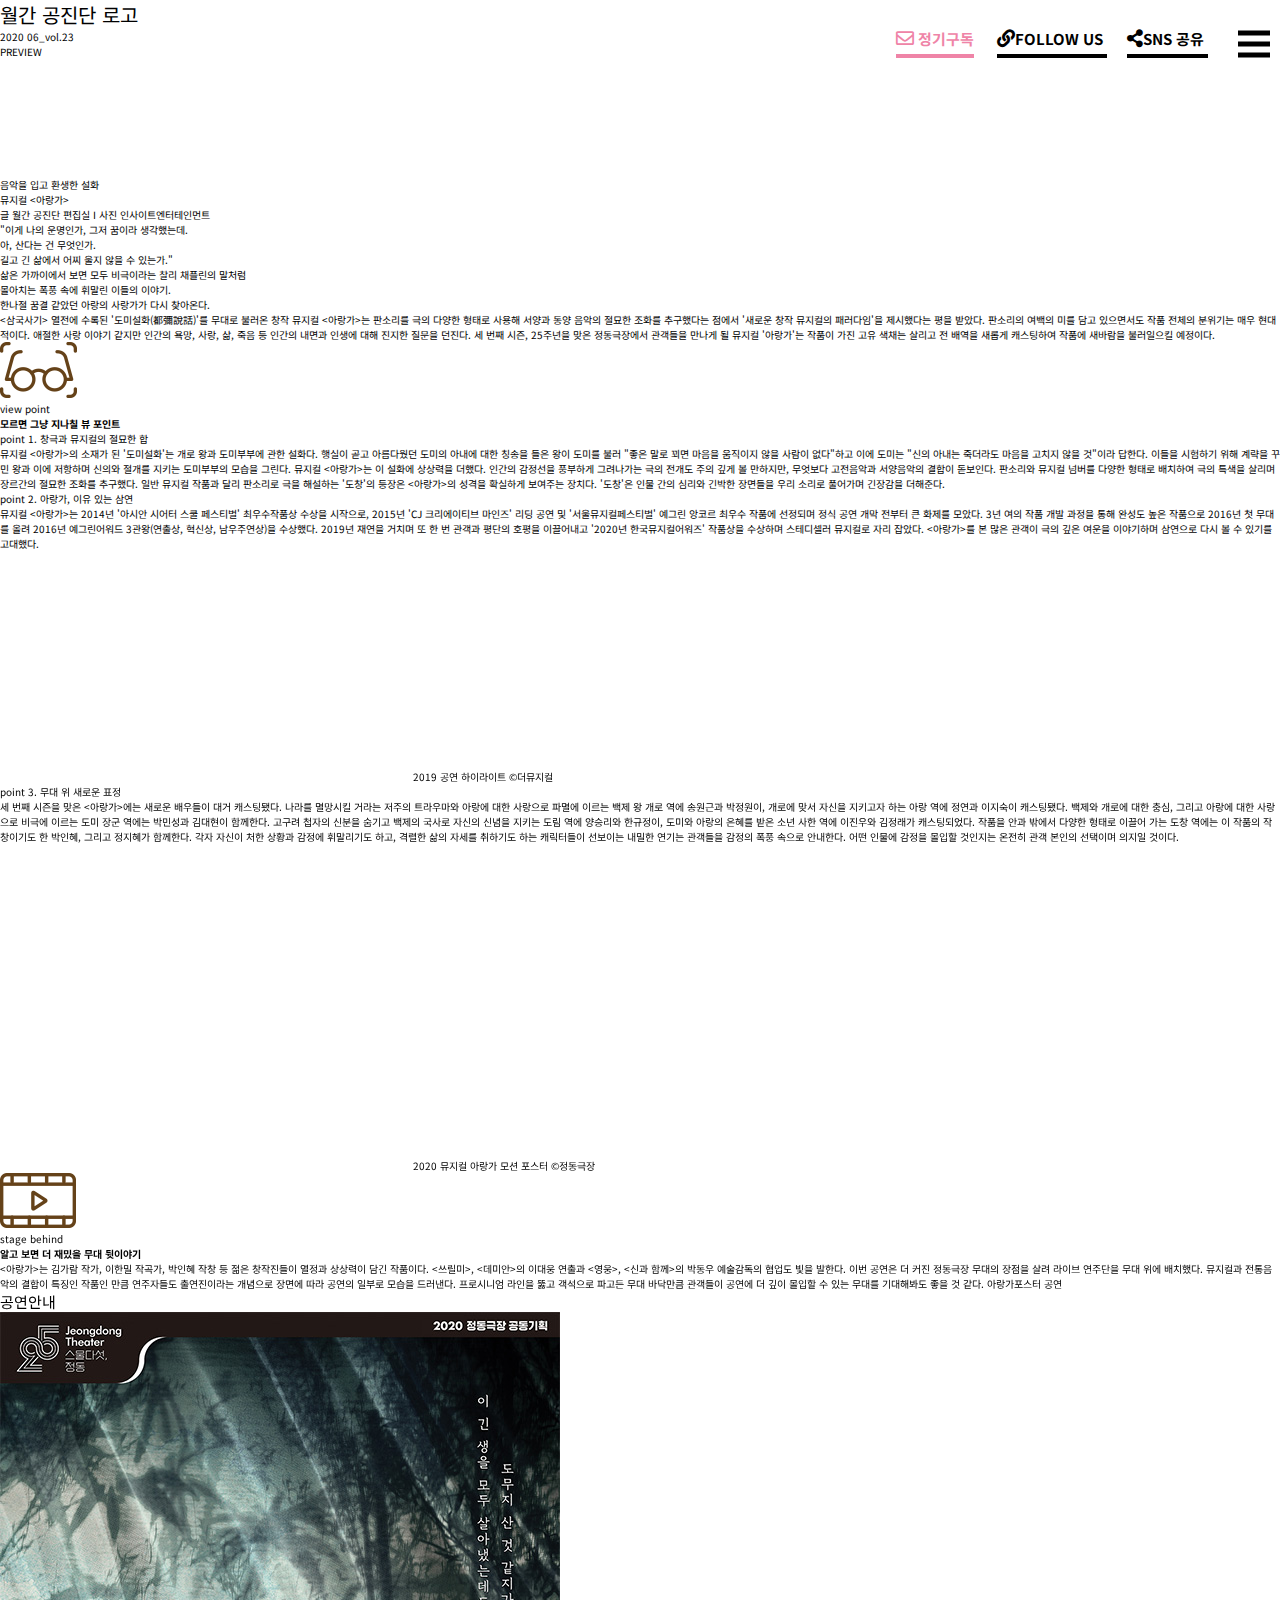
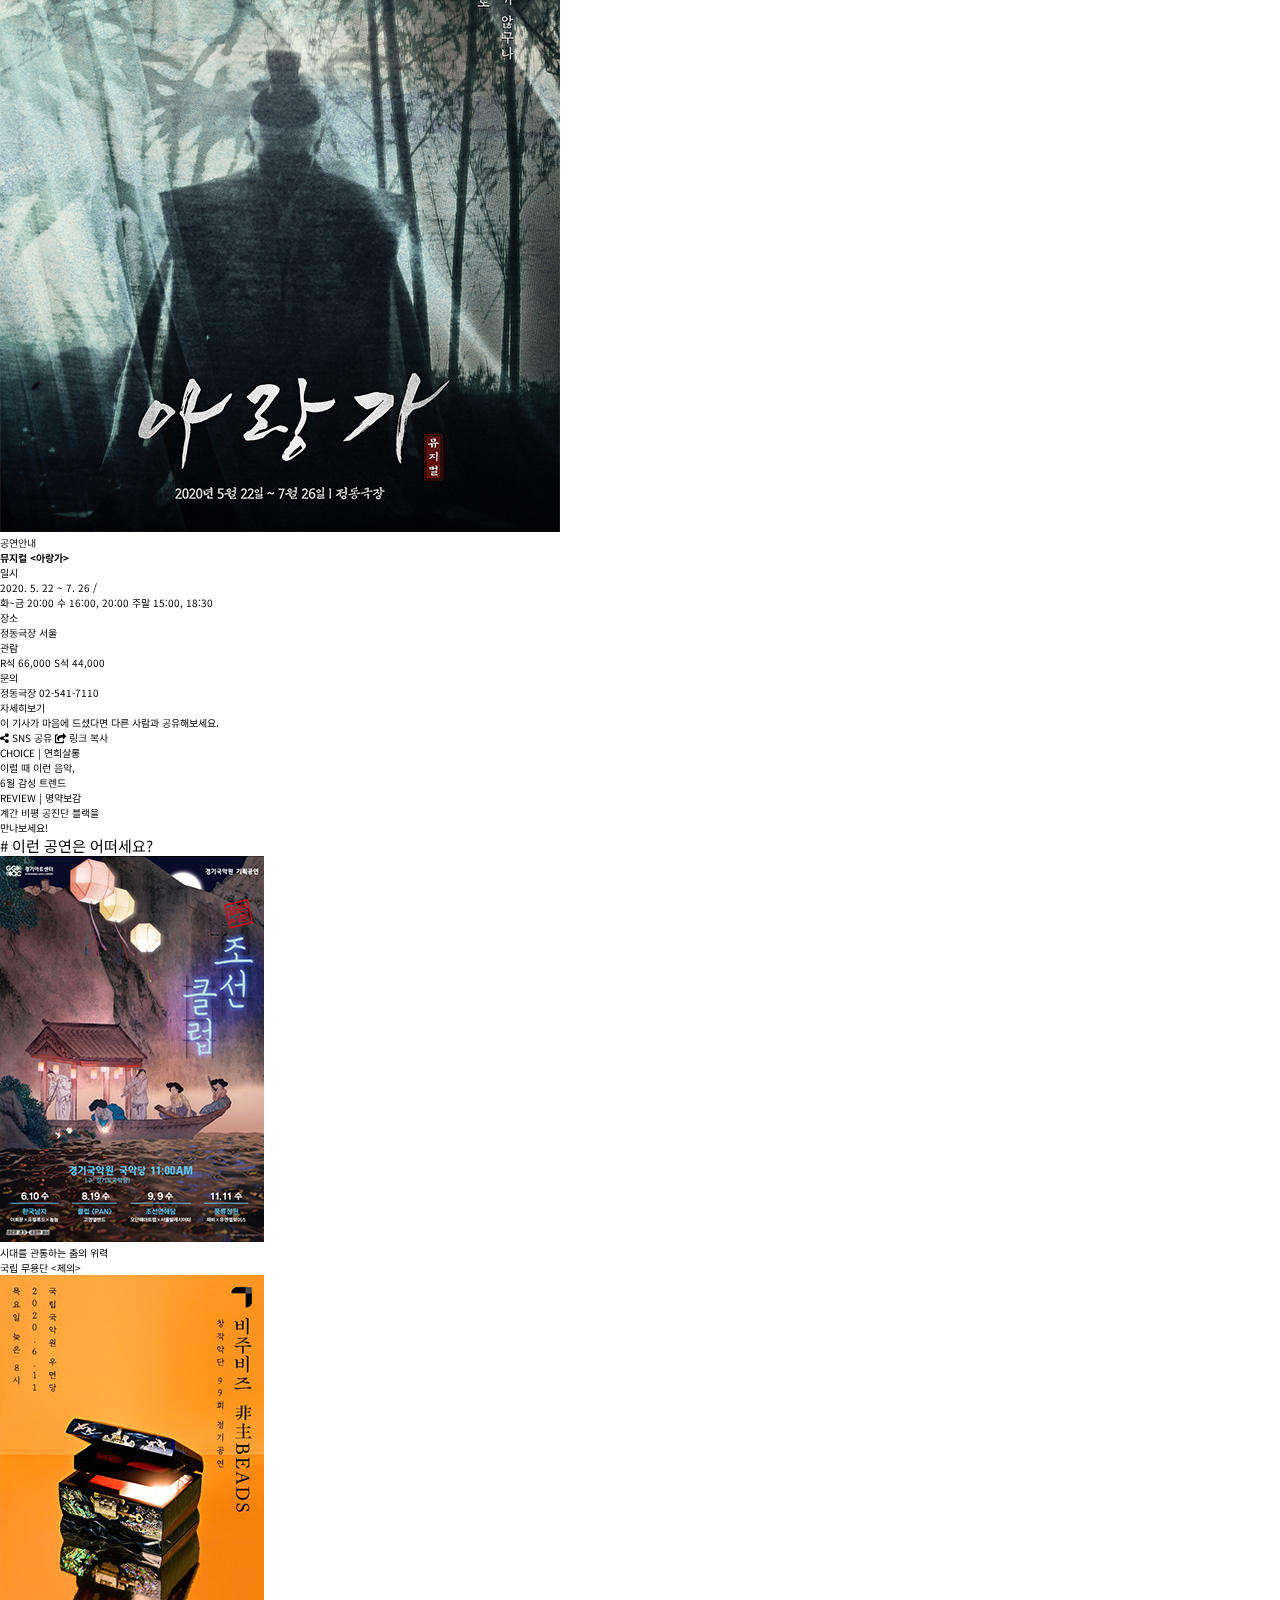
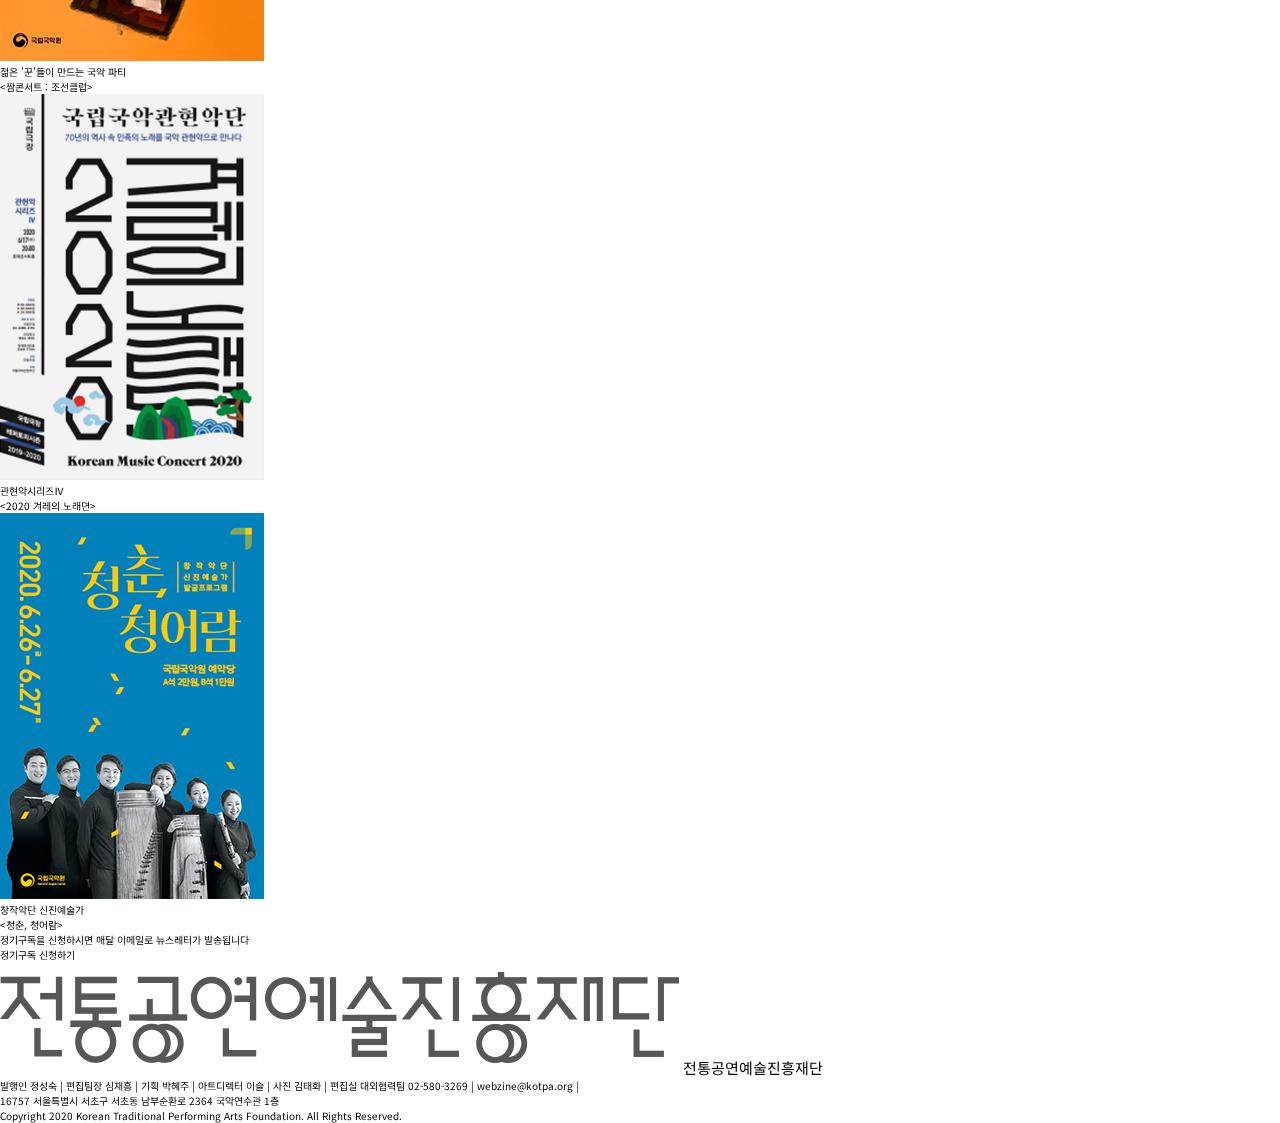
==== preview.html @ af0aafd7 "feat: preview site html markup" ====
<!DOCTYPE html>
<html lang="ko">

<head>
  <meta charset="UTF-8">
  <meta name="viewport" content="width=device-width, initial-scale=1.0">
  <meta http-equiv="X-UA-Compatible" content="IE=edge">
  <title>전통공연예술진흥재단[월간공작소]</title>
  <link rel="stylesheet" href="./src/css/reset.css">
  <link rel="stylesheet" href="https://cdnjs.cloudflare.com/ajax/libs/font-awesome/5.8.2/css/all.min.css" />
  <link rel="stylesheet" href="./src/css/header.css">
  <link rel="stylesheet" href="./src/css/preview.css">
  <link
    href="https://fonts.googleapis.com/css2?family=Noto+Sans+KR:wght@100;300;400;500;700;900&display=swap&family=Nanum+Myeongjo"
    rel="stylesheet">
  <script src="./src/js/jquery-3.3.1.min.js"></script>
  <script src="./src/js/jquery-ui.min.js"></script>
  <script src="./src/js/preview.js"></script>
</head>

<body>
  <div class="frame"></div>
  <div class="wrap">
    <div class="scroll">
      <section class="header-area">
        <div class="title">
          <h1 class="logo"><span class="a11y-hidden">월간 공진단 로고</span></h1>
          <span>2020 06_<em>vol.23</em></span>
        </div>
        <header>
          <div class="group">
            <a href="javascript:;" role="button" class="subscribe active"><i class="far fa-envelope"></i> 정기구독</a>
            <a href="#" class="btn-follow" role="button"><i class="mobile fas fa-link"></i>FOLLOW US
              <div class="follow-list">
                <ul>
                  <li><img src="./src/img/header/top_icon01_off.png" alt=""></li>
                  <li><img src="./src/img/header/top_icon02_off.png" alt=""></li>
                  <li><img src="./src/img/header/top_icon03_off.png" alt=""></li>
                  <li><img src="./src/img/header/top_icon04_off.png" alt=""></li>
                  <li><img src="./src/img/header/top_icon05_off.png" alt=""></li>
                  <li><img src="./src/img/header/top_icon06_off.png" alt=""></li>
                </ul>
              </div>
            </a>
            <a href="javascript:;" role="button" class="btn-sns"><i class="mobile fas fa-share-alt"></i>SNS 공유
              <div class="sns-list">
                <ul>
                  <li><img src="./src/img/header/top_icon07_off.png" alt=""></li>
                  <li><img src="./src/img/header/top_icon02_off.png" alt=""></li>
                  <li><img src="./src/img/header/top_icon03_off.png" alt=""></li>
                  <li><img src="./src/img/header/top_icon06_off.png" alt=""></li>
                </ul>
              </div>
            </a>

            <a class="btn-menu" role="button" aria-modal="true">
              <span></span>
              <span></span>
              <span></span>
            </a>

            <div class="dark-bg"></div>

            <nav>
              <div class="searchBar-area">
                <i class="fas fa-search"></i>
                <input class="searchBar" type="search" placeholder="검색할 단어를 입력해주세요">
              </div>

              <ul class="gnb">
                <li>
                  <p class="type">PREVIEW</p>
                  <p class="keyword">추천명약</p>
                  <p class="title">음악을 입고 환생한 설화<br>뮤지컬 <아랑가>
                  </p>
                </li>
                <li>
                  <p class="type">REVIEW</p>
                  <p class="keyword">명약보감</p>
                  <p class="title">
                    <스웨그에이지:외쳐, 조선!>이<br>기립박수를 받은 까닭은
                  </p>
                </li>
                <li>
                  <p class="type">PEOPLE</p>
                  <p class="keyword">그들의 이력서</p>
                  <p class="title">이중관점, 동일감각<br>안상욱 a.k.a 경이</p>
                </li>
                <li>
                  <p class="type">STORY</p>
                  <p class="keyword">풍류재담</p>
                  <p class="title">역사에 공백은 없다!<br>교훈운 찾는 자의 것일 뿐</p>
                </li>
                <li>
                  <p class="type">CHOICE</p>
                  <p class="keyword">연희살롱</p>
                  <p class="title">이럴 때 이런 음악,<br>6월 감성 트렌드</p>
                </li>
              </ul>

              <ul class="mnb">
                <li>
                  <span class="title">공진단 소식</span>
                  <span class="sub-title">전통공연예술계 다양한 소식</span>
                </li>
                <li>
                  <span class="title">공진단 달력</span>
                  <span class="sub-title">이 달의 공연 모아보기</span>
                </li>
                <li>
                  <span class="title">이벤트</span>
                  <span class="sub-title">공진단이 드리는 특별한 선물</span>
                </li>
              </ul>

              <ul class="bnb">
                <li>정기구독</li>
                <li>과월호 보기</li>
                <li>공연등록</li>
              </ul>

              <button class="btn-close-menu">
                <span></span>
                <span></span>
              </button>
            </nav>
          </div>
        </header>
      </section>

      <main>
        <section class="title-area">
          <p class="point-title">PREVIEW</p>
          <img src="./src/img/preivew/sub_tit07.png" alt="">
          <p class="title">음악을 입고 환생한 설화<br>뮤지컬 <아랑가>
          </p>
          <p class="info">글 월간 공진단 편집실 Ι 사진 인사이트엔터테인먼트</p>
        </section>

        <section class="text-area">
          <article class="ment">
            <p>"이게 나의 운명인가, 그저 꿈이라 생각했는데.</p>
            <p>아, 산다는 건 무엇인가.</p>
            <p>길고 긴 삶에서 어찌 울지 않을 수 있는가."</p>
            <p>삶은 가까이에서 보면 모두 비극이라는 찰리 채플린의 말처럼</p>
            <p>몰아치는 폭풍 속에 휘말린 이들의 이야기.</p>
            <p>한나절 꿈결 같았던 아랑의 사랑가가 다시 찾아온다.
            </p>
          </article>
          <div class="inner">
            <article class="intro">
              <p>
                <삼국사기> 열전에 수록된 '도미설화(都彌說話)'를 무대로 불러온 창작 뮤지컬 <아랑가>는 판소리를 극의 다양한 형태로 사용해 서양과 동양 음악의 절묘한 조화를 추구했다는 점에서 '새로운
                    창작 뮤지컬의 패러다임'을 제시했다는 평을 받았다. 판소리의 여백의 미를 담고 있으면서도 작품 전체의 분위기는 매우 현대적이다. 애절한 사랑 이야기 같지만 인간의 욕망, 사랑,
                    삶,
                    죽음 등 인간의 내면과 인생에 대해 진지한 질문을 던진다. 세 번째 시즌, 25주년을 맞은 정동극장에서 관객들을 만나게 될 뮤지컬 '아랑가'는 작품이 가진 고유 색채는 살리고 전
                    배역을 새롭게 캐스팅하여 작품에 새바람을 불러일으킬 예정이다.
              </p>
            </article>

            <section class="view-point">
              <img src="./src/img/preivew/ico1.png" alt="">
              <p class="section-title">view point</p>
              <strong>모르면 그냥 지나칠 뷰 포인트</strong>
              <dl>
                <dt class="view-point-title">point 1. 창극과 뮤지컬의 절묘한 합</dt>
                <dd>
                <dd class="view-point-text">
                  뮤지컬 <아랑가>의 소재가 된 '도미설화'는 개로 왕과 도미부부에 관한 설화다. 행실이 곧고 아름다웠던 도미의 아내에 대한 칭송을 들은
                    왕이
                    도미를 불러 "좋은 말로 꾀면 마음을 움직이지 않을 사람이 없다"하고 이에 도미는 "신의 아내는 죽더라도 마음을 고치지 않을 것"이라 답한다. 이들을 시험하기 위해 계략을 꾸민
                    왕과
                    이에
                    저항하며 신의와 절개를 지키는 도미부부의 모습을 그린다. 뮤지컬 <아랑가>는 이 설화에 상상력을 더했다. 인간의 감정선을 풍부하게 그려나가는 극의 전개도 주의 깊게 볼 만하지만,
                      무엇보다
                      고전음악과 서양음악의 결합이 돋보인다. 판소리와 뮤지컬 넘버를 다양한 형태로 배치하여 극의 특색을 살리며 장르간의 절묘한 조화를 추구했다. 일반 뮤지컬 작품과 달리 판소리로
                      극을
                      해설하는 '도창'의 등장은 <아랑가>의 성격을 확실하게 보여주는 장치다. '도창'은 인물 간의 심리와 긴박한 장면들을 우리 소리로 풀어가며 긴장감을 더해준다.
                </dd>
                <dd class="view-point-img">
                  <div class="img-wrap">
                    <ul>
                      <li class="image01"></li>
                      <li class="image02"></li>
                      <li class="image03"></li>
                    </ul>
                    </div.>
                </dd>
                </dd>
              </dl>
              <dl class="cross">
                <dt class="view-point-title">
                  point 2. 아랑가, 이유 있는 삼연
                </dt>
                <dd>
                <dd class="view-point-text">
                  뮤지컬 <아랑가>는 2014년 '아시안 시어터 스쿨 페스티벌' 최우수작품상 수상을 시작으로, 2015년 'CJ 크리에이티브 마인즈' 리딩
                    공연
                    및 '서울뮤지컬페스티벌' 예그린 앙코르 최우수 작품에 선정되며 정식 공연 개막 전부터 큰 화제를 모았다. 3년 여의 작품 개발 과정을 통해 완성도 높은 작품으로 2016년 첫
                    무대를
                    올려
                    2016년 예그린어워드 3관왕(연출상, 혁신상, 남우주연상)을 수상했다. 2019년 재연을 거치며 또 한 번 관객과 평단의 호평을 이끌어내고 '2020년 한국뮤지컬어워즈' 작품상을
                    수상하며 스테디셀러 뮤지컬로 자리 잡았다. <아랑가>를 본 많은 관객이 극의 깊은 여운을 이야기하며 삼연으로 다시 볼 수 있기를 고대했다.
                </dd>
                <dd class="view-point-video">
                  <iframe width="410" height="230" src="https://www.youtube.com/embed/5SD9_gNKvEo" frameborder="0"
                    allow="accelerometer; autoplay; encrypted-media; gyroscope; picture-in-picture"
                    allowfullscreen></iframe>

                  <span>2019 공연 하이라이트
                    ©더뮤지컬</span>
                  </ul>
                </dd>
                </dd>
              </dl>
              <dl>
                <dt class="view-point-title">point 3. 무대 위 새로운 표정</dt>
                <dd>
                <dd class="view-point-text">
                  세 번째 시즌을 맞은 <아랑가>에는 새로운 배우들이 대거 캐스팅됐다. 나라를 멸망시킬 거라는 저주의 트라우마와 아랑에 대한 사랑으로
                    파멸에
                    이르는 백제 왕 개로 역에 송원근과 박정원이, 개로에 맞서 자신을 지키고자 하는 아랑 역에 정연과 이지숙이 캐스팅됐다. 백제와 개로에 대한 충심, 그리고 아랑에 대한 사랑으로
                    비극에
                    이르는 도미 장군 역에는 박민성과 김대현이 함께한다. 고구려 첩자의 신분을 숨기고 백제의 국사로 자신의 신념을 지키는 도림 역에 양승리와 한규정이, 도미와 아랑의 은혜를 받은 소년
                    사한
                    역에 이진우와 김정래가 캐스팅되었다. 작품을 안과 밖에서 다양한 형태로 이끌어 가는 도창 역에는 이 작품의 작창이기도 한 박인혜, 그리고 정지혜가 함께한다. 각자 자신이 처한
                    상황과
                    감정에 휘말리기도 하고, 격렬한 삶의 자세를 취하기도 하는 캐릭터들이 선보이는 내밀한 연기는 관객들을 감정의 폭풍 속으로 안내한다. 어떤 인물에 감정을 몰입할 것인지는 온전히 관객
                    본인의
                    선택이며 의지일 것이다.
                </dd>
                <dd class="view-point-video">
                  <iframe width="410" height="326" src="https://www.youtube.com/embed/wLM5usk3z1I" frameborder="0"
                    allow="accelerometer; autoplay; encrypted-media; gyroscope; picture-in-picture"
                    allowfullscreen></iframe>
                  </iframe>
                  <span>2020 뮤지컬 아랑가 모션 포스터 ©정동극장</span>
                  </ul>
                </dd>
                </d>
              </dl>
            </section>

            <section class="stage-behind">
              <img src="./src/img/preivew/ico2.png" alt="">
              <p class="section-title">stage behind</p>
              <strong>알고 보면 더 재밌을 무대 뒷이야기</strong>
              <p>
                <아랑가>는 김가람 작가, 이한밀 작곡가, 박인혜 작창 등 젊은 창작진들이 열정과 상상력이 담긴 작품이다. <쓰릴미>, <데미안>의 이대웅 연출과 <영웅>, <신과 함께>의 박동우
                          예술감독의
                          협업도 빛을 발한다. 이번 공연은 더 커진 정동극장 무대의 장점을 살려 라이브 연주단을 무대 위에 배치했다. 뮤지컬과 전통음악의 결합이 특징인 작품인 만큼 연주자들도
                          출연진이라는 개념으로 장면에 따라 공연의 일부로 모습을 드러낸다. 프로시니엄 라인을 뚫고 객석으로 파고든 무대 바닥만큼 관객들이 공연에 더 깊이 몰입할 수 있는 무대를
                          기대해봐도 좋을 것 같다.
                          아랑가포스터
                          공연
              </p>
            </section>

            <section class="content-detail">
              <h2 class="a11y-hidden">공연안내</h2>
              <div class="left">
                <img src="./src/img/preivew/img_show.jpg" alt="">
              </div>
              <div class="right">
                <p>공연안내</p>
                <strong>뮤지컬 <아랑가></strong>
                <dl>
                  <dt>일시</dt>
                  <dd>2020. 5. 22 ~ 7. 26 /</dd>
                  <dd>화~금 20:00 수 16:00, 20:00 주말 15:00, 18:30</dd>

                  <dt>장소</dt>
                  <dd>정동극장 서울</dd>

                  <dt>관람</dt>
                  <dd>R석 66,000 S석 44,000</dd>

                  <dt>문의</dt>
                  <dd>정동극장 02-541-7110</dd>
                </dl>
                <a href="#" class="btn-show-more">자세히보기</a>
              </div>
            </section>
          </div>

        </section>
      </main>

      <div class="share">
        <div class="inner">
          <div class="share-container">
            <p>이 기사가 마음에 드셨다면 다른 사람과 공유해보세요.</p>
            <div class="share-btn">
              <a href="#">
                <i class="fas fa-share-alt"></i>
                SNS 공유
              </a>
              <a href="#">
                <i class="fas fa-share-square"></i>
                링크 복사
              </a>
            </div>
            </dib>
          </div>
        </div>
      </div>

      <section class="banner">
        <div class="inner">
          <div class="banner-container">
            <a href="#">
              <p class="point-title">CHOICE | 연희살롱</p>
              <p class="content-title">이럴 때 이런 음악,<br>6월 감성 트렌드</p>
              <div class="btn-more"></div>
            </a>
          </div>
          <div class="banner-container">
            <a href="#">
              <p class="point-title">REVIEW | 명약보감</p>
              <p class="content-title">계간 비평 공진단 블랙을<br>만나보세요!</p>
              <div class="btn-more"></div>
            </a>
          </div>
        </div>
      </section>

      <section class="other-show">
        <div class="inner">
          <h2># 이런 공연은 어떠세요?</h2>
          <ul>
            <li>
              <a href="#">
                <img src="./src/img/calendar/calendar03_on.jpg" alt="">
                <p class="sub-title">시대를 관통하는 춤의 위력</p>
                <p class="title">국립 무용단 <제의>
                </p>
              </a>
            </li>
            <li>
              <a href="#">
                <img src="./src/img/calendar/calendar04_on.jpg" alt="">
                <p class="sub-title">젊은 '꾼'들이 만드는 국악 파티</p>
                <p class="title">
                  <짬콘서트 : 조선클럽>
                </p>
              </a>
            </li>
            <li>
              <a href="#">
                <img src="./src/img/calendar/calendar05_on.jpg" alt="">
                <p class="sub-title">관현악시리즈Ⅳ</p>
                <p class="title">
                  <2020 겨레의 노래뎐></2020>
                </p>
              </a>
            </li>
            <li>
              <a href="#">
                <img src="./src/img/calendar/calendar06_on.jpg" alt="">
                <p class="sub-title">창작악단 신진예술가</p>
                <p class="title">
                  <청춘, 청어람>
                </p>
              </a>
            </li>
          </ul>
        </div>
      </section>

      <div class="subscribe-area">
        <div class="inner">
          <p>정기구독을 신청하시면 매달 이메일로 뉴스레터가 발송됩니다</p>
          <a class="btn-subscribe" href="#">정기구독 신청하기
            <div class="btn-more"></div>
          </a>
        </div>
      </div>

      <footer>
        <div class="inner">
          <h2 class="logo">
            <a href="#"><img src="./src/img/footer/10th_logo.png" alt=""></a>
            <span class="a11y-hidden">전통공연예술진흥재단</span>
          </h2>
          <p>발행인 정성숙 | 편집팀장 심재흥 | 기획 박혜주 | 아트디렉터 이슬 | 사진 김태화 | 편집실 대외협력팀 02-580-3269 | webzine@kotpa.org |
          </p>
          <address> 16757 서울특별시 서초구 서초동 남부순환로 2364 국악연수관 1층</address>
          <p class="copyright">
            Copyright 2020 Korean Traditional Performing Arts Foundation. All Rights Reserved.
          </p>
        </div>
      </footer>
    </div>
  </div>
</body>

</html>
---- src/css/header.css ----
@charset "utf-8";

html {
  font-size: 10px;
}

body {
  font-family: 'Noto Sans KR', sans-serif;
}

header {
  position: absolute;
  right: 0;
  top: 0;
  z-index: 10;
  width: 100%;
}

header .group {
  float: right;
  padding: 2em 0;
}

header .group>a {
  position: relative;
  font-size: 1.5rem;
  border-bottom: 4px solid #000;
  padding: 5px 0;
  margin: 1rem;
  font-weight: bold;
  top: -10px;
}

header .group>a:nth-child(4) {
  top: 0;
  padding: 0;
  margin-bottom: 0;
}

header .group>a i {
  font-size: 1.8rem;
}

header .group .active {
  color: #ef84a7;
  border-bottom-color: #ef84a7;
}

header .btn-follow,
header .btn-sns {
  padding-left: 0;
  transition: all 0.5s;
}

header .btn-follow:hover,
header .btn-sns:hover {
  border-bottom-color: transparent;
  color: transparent;
}

header .btn-follow .follow-list,
header .btn-sns .sns-list {
  position: absolute;
  top: 0;
  left: 0;
  width: 90px;
  height: auto;
  background: rgba(255, 255, 255, 0.5);
  display: none;
}

header .btn-sns .sns-list {
  width: 60px;
  background: rgba(255, 255, 255, 0.5);
}

header .btn-follow .follow-list ul,
header .btn-sns .sns-list ul {
  border-top: 4px solid #ef84a7;
  overflow: hidden;
}

header .btn-follow .follow-list ul li,
header .btn-sns .sns-list ul li {
  float: left;
  width: 50%;
  text-align: center;
}

header .group .btn-menu {
  display: inline-block;
  width: 32px;
  height: 25px;
  position: relative;
  border-bottom: none;
  margin-left: 2rem;
  cursor: pointer;
}

header .group .btn-menu span {
  position: absolute;
  top: 55%;
  right: 0;
  transform: translateY(-50%);
  width: 32px;
  height: 5px;
  background: #000;
}

header .group .btn-menu span:first-child {
  top: 10%;
}

header .group .btn-menu span:last-child {
  top: 100%;
}

header .group .btn-menu:hover span {
  background: gray;
}

header .dark-bg {
  position: fixed;
  top: 0;
  left: 0;
  width: 100vw;
  height: 100vh;
  background: rgba(0, 0, 0, 0.5);
  z-index: 20;
  display: none;
  cursor: pointer;
}

/* header - nav */

header nav {
  position: absolute;
  top: 0;
  right: -57%;
  width: 57%;
  height: 100vh;
  background: #67b274;
  overflow-y: scroll;
  box-sizing: border-box;
  padding: 5rem;
  font-size: 1.5rem;
  z-index: 30;
}

header nav .btn-close-menu {
  position: absolute;
  background: none;
  top: 20px;
  right: 30px;
  border: none;
  width: 36px;
  height: 36px;
  cursor: pointer;
}

.searchBar-area {
  position: relative;
  height: 40px;
}

.searchBar-area i {
  position: absolute;
  top: 1rem;
  left: 0;
  color: #fff;
}

header nav .searchBar {
  position: relative;
  border: none;
  width: 90%;
  border-bottom: 2px solid #fff;
  padding: 10px 0 10px 25px;
  background: none;
  color: #fff;
  font-size: 1.5rem;
}

header nav .searchBar:focus {
  outline: none;
  caret-color: #fff;
}

header nav .searchBar::placeholder {
  color: #2b825d;
}

header .gnb {
  border-bottom: 1px solid #fff;
}

header .gnb li {
  margin: 30px 0;
  font-size: 18px;
  color: #2b825d;
  cursor: pointer;
}

header .gnb li .type {
  font-size: 12px;
  letter-spacing: 2px;
}

header .gnb li .title {
  color: #fff;
  font-family: 'Nanum Myeongjo', serif;
  margin-top: 1rem;
  line-height: 2.5rem;
}

header .mnb {
  margin: 30px 0;
}

header .mnb li {
  margin-bottom: 1rem;
  cursor: pointer;
}

header .mnb li .title {
  color: #fff;
  font-size: 1.8rem;
  margin-right: 1rem;
}

header .mnb li .sub-title {
  color: #2b825d;
  font-size: 1.3rem;
}

header .bnb {
  border-top: 1px solid #fff;
  padding-top: 20px;
}

header .bnb li {
  float: left;
  color: #fff;
  margin-right: 3rem;
  border-bottom: 4px solid #fff;
  padding-bottom: 5px;
  cursor: pointer;
  font-size: 1.8rem;
}

header nav .btn-close-menu span {
  position: absolute;
  top: 50%;
  left: 0;
  display: inline-block;
  width: 36px;
  height: 4px;
  background: #fff;
  transform: rotate(45deg);
}

header nav .btn-close-menu span:last-child {
  transform: rotate(135deg);
}
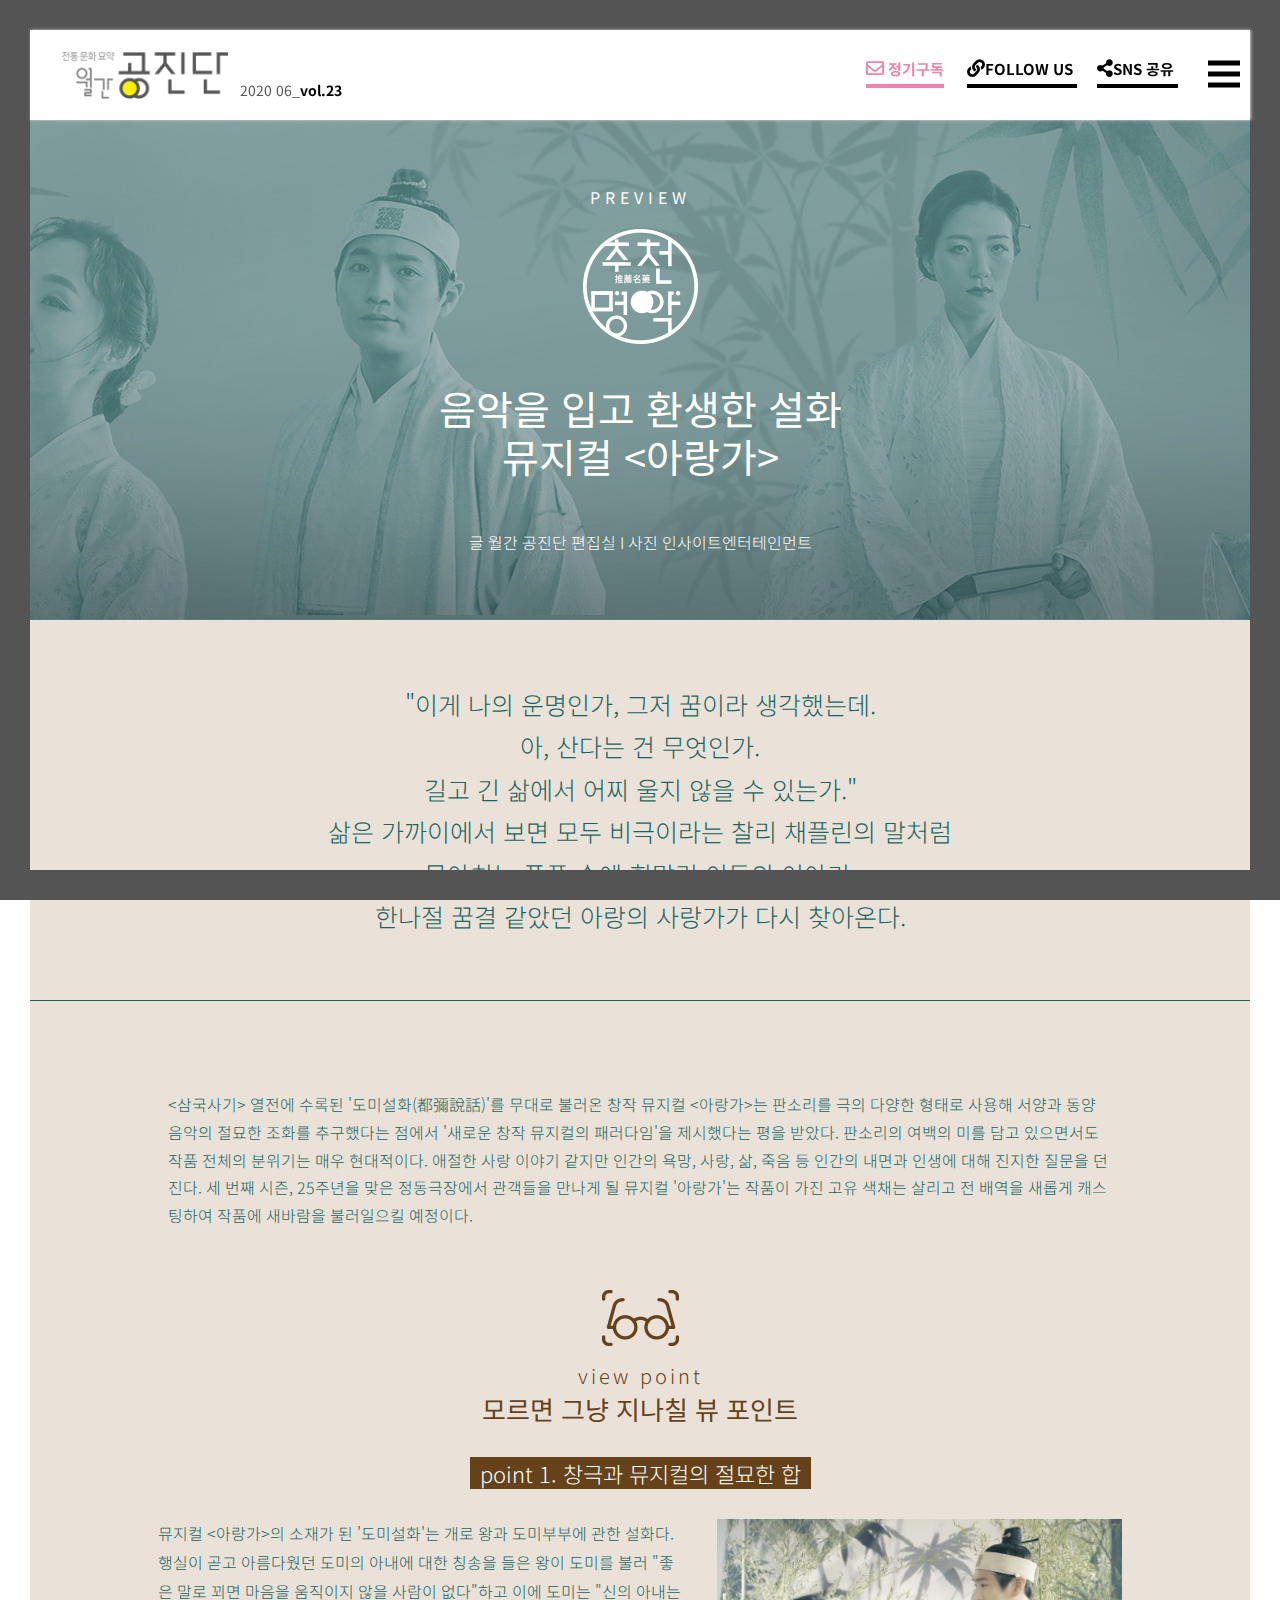
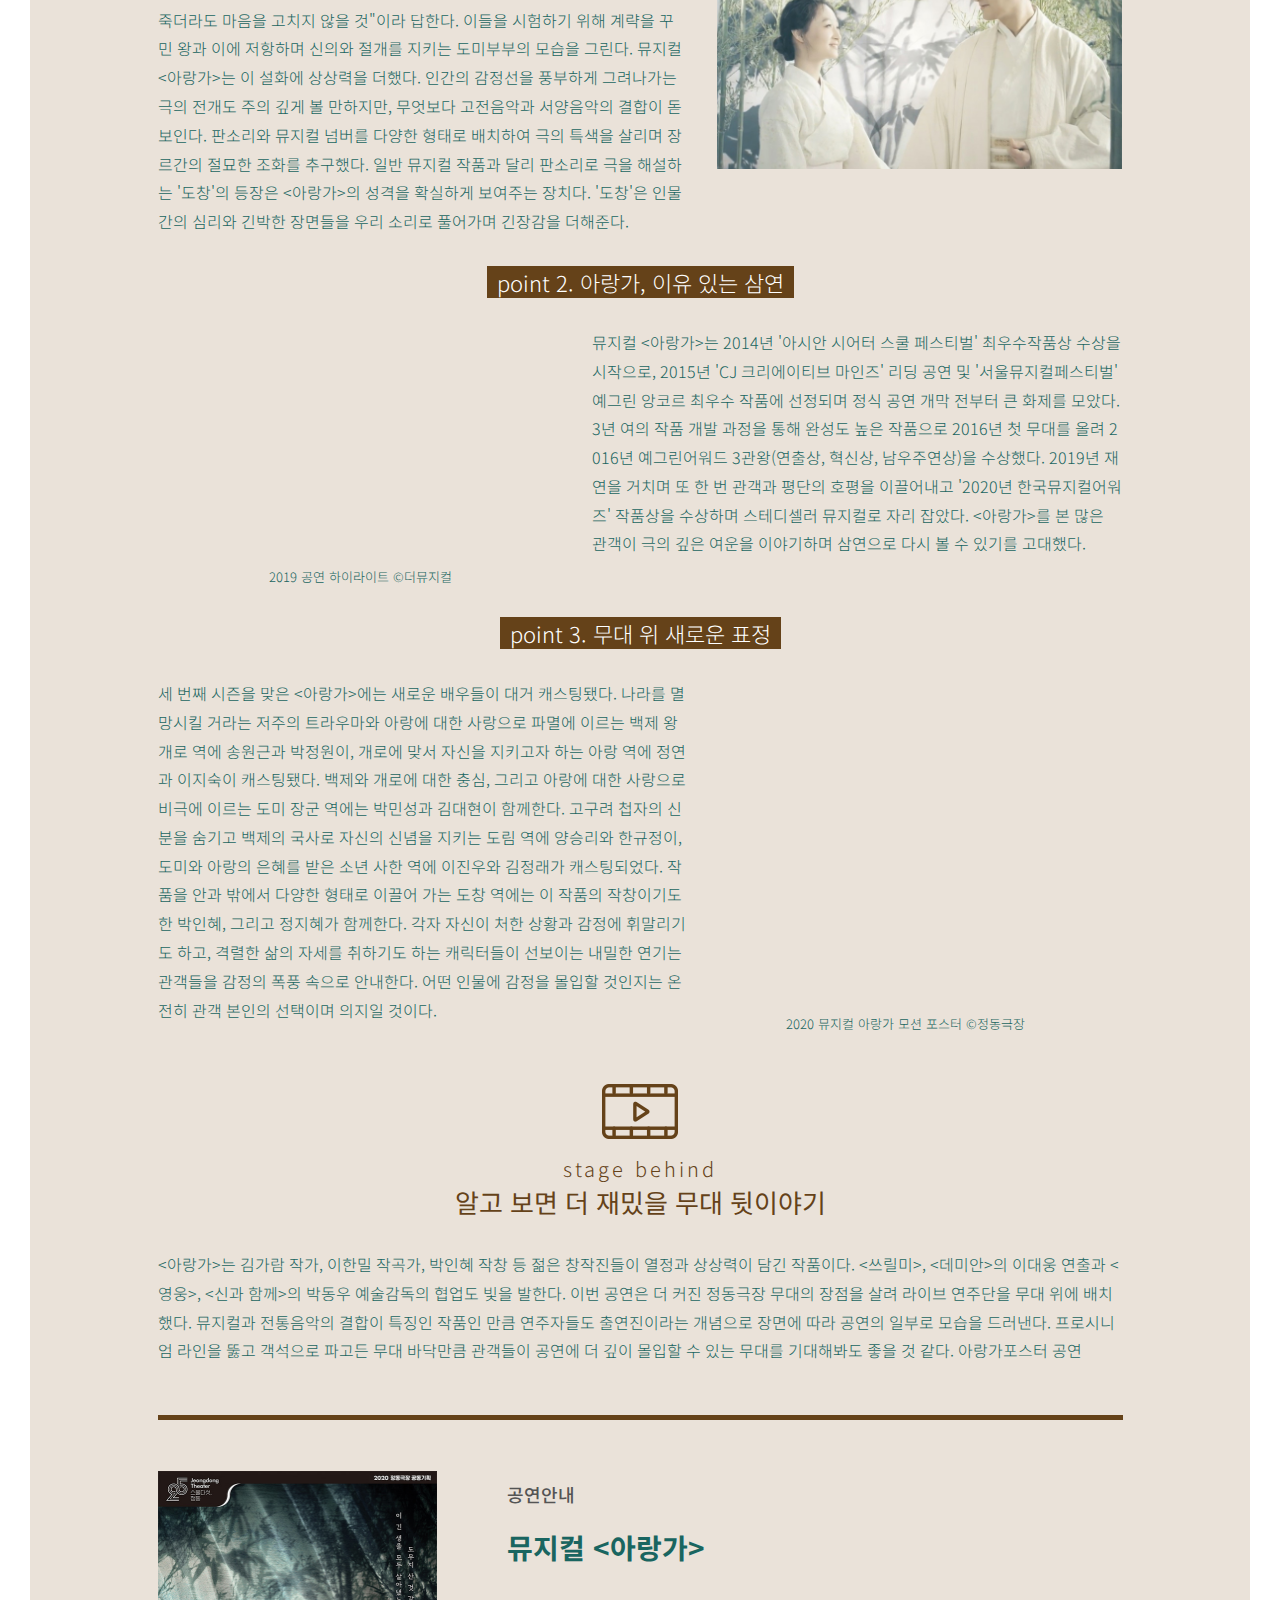
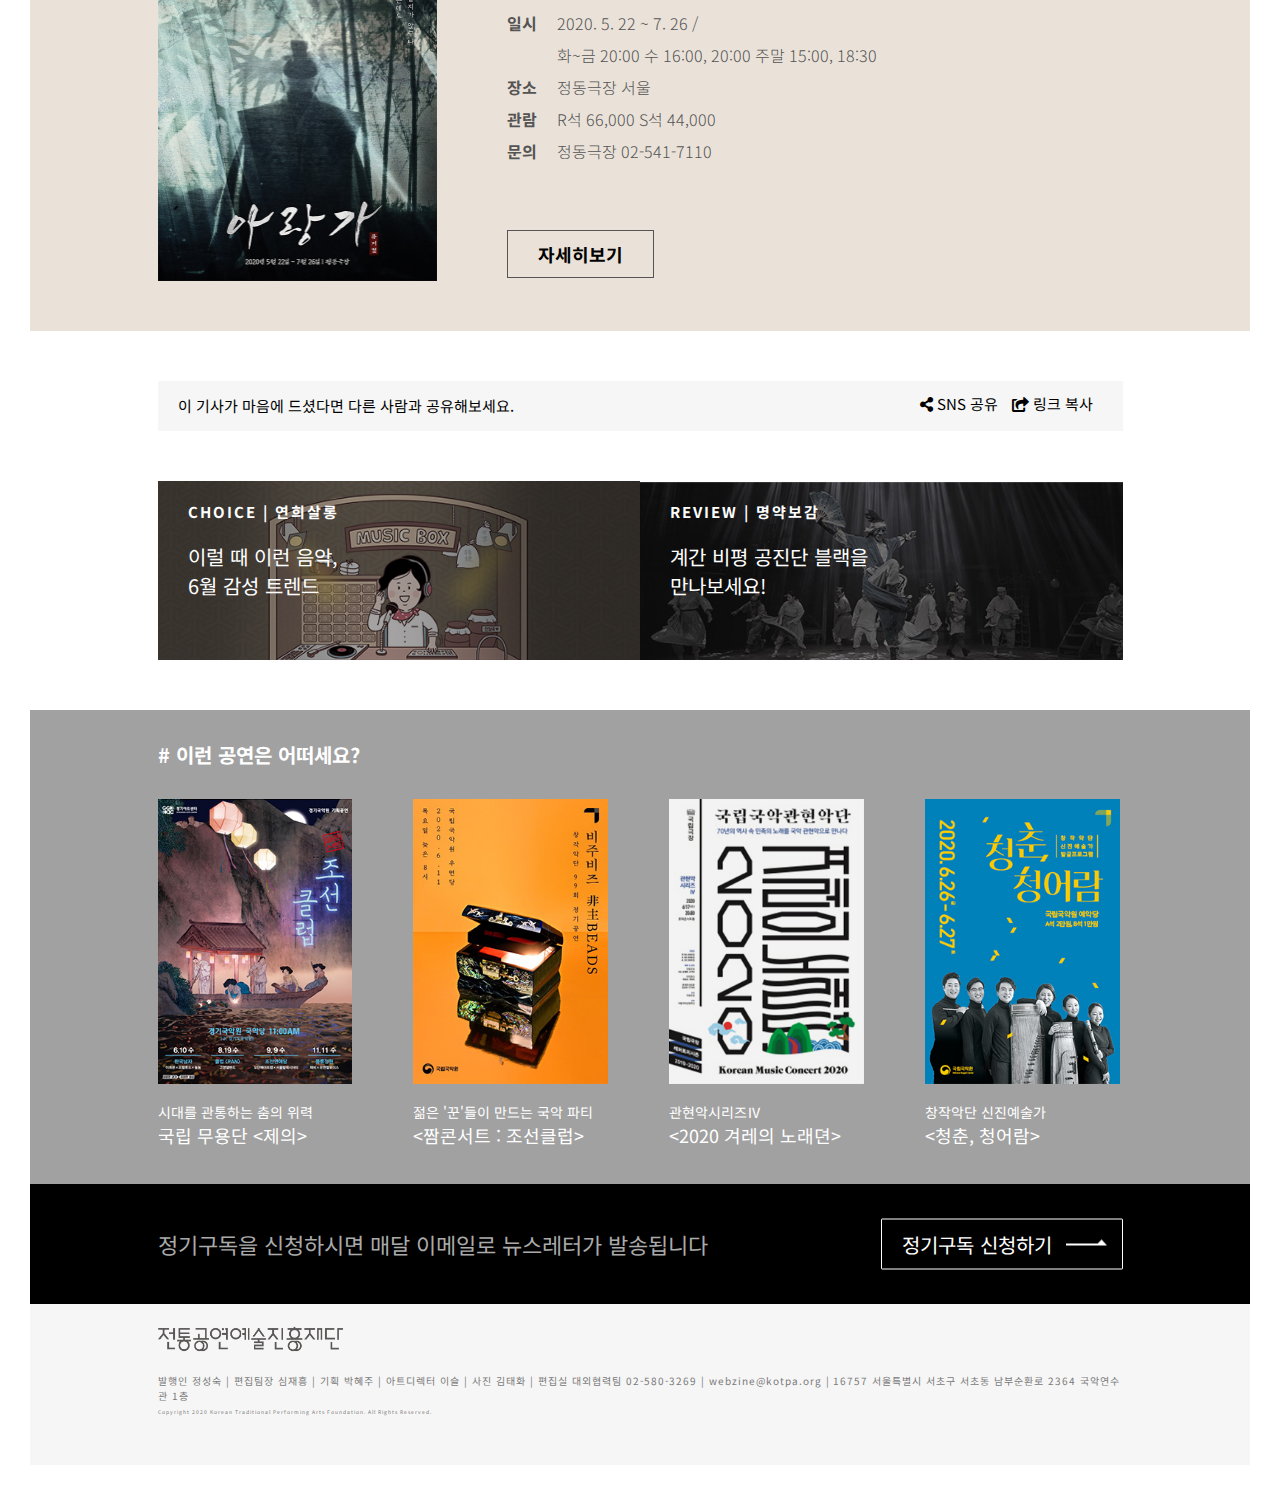
==== commit 8b59bec4: "refactor: 공통 code refactor" ====
--- a/preview.html
+++ b/preview.html
@@ -8,13 +8,14 @@
   <title>전통공연예술진흥재단[월간공작소]</title>
   <link rel="stylesheet" href="./src/css/reset.css">
   <link rel="stylesheet" href="https://cdnjs.cloudflare.com/ajax/libs/font-awesome/5.8.2/css/all.min.css" />
+  <link rel="stylesheet" href="./src/css/preview.css">
   <link rel="stylesheet" href="./src/css/header.css">
-  <link rel="stylesheet" href="./src/css/preview.css">
   <link
     href="https://fonts.googleapis.com/css2?family=Noto+Sans+KR:wght@100;300;400;500;700;900&display=swap&family=Nanum+Myeongjo"
     rel="stylesheet">
   <script src="./src/js/jquery-3.3.1.min.js"></script>
   <script src="./src/js/jquery-ui.min.js"></script>
+  <script src="./src/js/common.js"></script>
   <script src="./src/js/preview.js"></script>
 </head>
 
--- a/src/css/preview.css
+++ b/src/css/preview.css
@@ -0,0 +1,560 @@
+@charset "utf-8";
+
+html {
+  font-size: 10px;
+}
+
+body {
+  width: 100%;
+  position: relative;
+  overflow-x: hidden;
+}
+
+.frame {
+  position: fixed;
+  top: 0;
+  left: 0;
+  width: 100%;
+  height: 100vh;
+  box-sizing: border-box;
+  border: 30px solid #545454;
+  z-index: 30;
+}
+
+.wrap {
+  width: 100%;
+  padding: 30px;
+  box-sizing: border-box;
+}
+
+.scroll {
+  background: #fff;
+}
+
+.inner {
+  width: 965px;
+  margin: 0 auto;
+}
+
+.a11y-hidden {
+  text-indent: -9999px;
+  width: 1px;
+  height: 1px;
+  font-size: 0;
+  overflow: hidden;
+  white-space: nowrap;
+}
+
+/* header-area */
+
+.header-area {
+  height: 90px;
+  width: calc(100% - 60px);
+  overflow: hidden;
+  position: fixed;
+  top: 30px;
+  background: #fff;
+  box-shadow: 1px 0 3px #ccc;
+  z-index: 100;
+}
+
+.header-area .logo {
+  position: absolute;
+  top: 0;
+  left: 30px;
+  background: url('../img/preivew/sub_logo.png') no-repeat center/contain;
+  width: 170px;
+  height: 90px;
+}
+
+.header-area .title span {
+  position: absolute;
+  bottom: 20px;
+  left: 210px;
+  font-size: 1.4rem;
+  color: #555;
+}
+
+.header-area .title span em {
+  font-weight: bold;
+  color: #000;
+}
+
+/* main */
+
+/* main title-area */
+
+main {
+  position: relative;
+}
+
+main .title-area {
+  margin-top: 90px;
+  width: 100%;
+  height: 500px;
+  background: url('../img/preivew/calendar06_on.jpg') no-repeat center/cover;
+  text-align: center;
+  color: #fff;
+  font-size: 1.6rem;
+}
+
+main .title-area .point-title {
+  letter-spacing: 5px;
+  padding: 65px 0 20px;
+}
+
+main .title-area .title {
+  margin: 35px 0 50px;
+  font-size: 2.5em;
+  line-height: 1.2em;
+}
+
+main .title-area .info {
+  font-weight: 300;
+}
+
+/* main text-area */
+
+main .text-area {
+  background: #eae2d9;
+  color: #196560;
+  font-weight: 300;
+}
+
+main .text-area .ment {
+  text-align: center;
+  font-size: 2.5em;
+  padding: 2.5em;
+  border-bottom: 1px solid #196560;
+}
+
+main .text-area .ment p {
+  line-height: 1.7em;
+}
+
+main .inner .intro {
+  margin-top: 80px;
+  padding: 10px;
+}
+
+main .inner .intro p {
+  font-size: 1.59rem;
+  line-height: 1.75em;
+}
+
+/* view-point */
+
+.view-point,
+.stage-behind {
+  margin: 50px 0;
+  text-align: center;
+  font-size: 1.6rem;
+  font-weight: 300;
+}
+
+.section-title,
+strong {
+  color: #654219;
+}
+
+.section-title {
+  margin-top: 10px;
+  font-weight: 300;
+  font-size: 2rem;
+  letter-spacing: 3px;
+}
+
+strong {
+  font-weight: 400;
+  font-size: 2.6rem;
+}
+
+.view-point dl {
+  margin-top: 30px;
+  overflow: hidden;
+}
+
+.view-point .view-point-title {
+  display: inline-block;
+  background: #654219;
+  font-size: 2.2rem;
+  color: #fff;
+  padding: 0 10px;
+  margin-bottom: 30px;
+}
+
+.view-point .view-point-text {
+  float: left;
+  width: 55%;
+  text-align: left;
+  word-break: break-all;
+  line-height: 1.8em;
+}
+
+.view-point .view-point-img {
+  float: right;
+  width: 42%;
+}
+
+.view-point dl.cross .view-point-text {
+  float: right;
+  width: 55%;
+}
+
+.view-point dl.cross .view-point-video {
+  float: left;
+  width: 42%;
+}
+
+.view-point dl .view-point-video span {
+  font-size: 1.3rem;
+}
+
+.view-point dl .view-point-img .img-wrap {
+  width: 100%;
+  overflow: hidden;
+}
+
+.view-point .view-point-img ul {
+  width: 300%;
+  white-space: nowrap;
+  overflow: visible;
+}
+
+.view-point .view-point-img ul li {
+  height: 250px;
+  display: inline-block;
+}
+
+.view-point .view-point-img ul li.image01 {
+  width: 33.33%;
+  background: url('../img/preivew/img1.jpg') no-repeat center/cover;
+}
+
+.view-point .view-point-img ul li.image02 {
+  width: 33.33%;
+  background: url('../img/preivew/img2.jpg') no-repeat center/cover;
+}
+
+.view-point .view-point-img ul li.image03 {
+  width: 33.33%;
+  background: url('../img/preivew/img3.jpg') no-repeat center/cover;
+}
+
+/* .stage-behind */
+
+.stage-behind p:last-child {
+  margin-top: 30px;
+  text-align: left;
+  /* word-break: keep-all; */
+  line-height: 1.8em;
+}
+
+.stage-behind {
+  padding-bottom: 50px;
+  border-bottom: 5px solid #654219;
+}
+
+/* content-detail */
+
+.content-detail {
+  overflow: hidden;
+  font-size: 1.6rem;
+  font-weight: 500;
+  color: #545454;
+}
+
+.content-detail .left {
+  float: left;
+  width: 29%;
+  margin-right: 70px;
+}
+
+.content-detail .right {
+  float: left;
+}
+
+.content-detail .left img {
+  display: block;
+  width: 100%;
+  margin-bottom: 50px;
+}
+
+.content-detail .right p {
+  margin-top: 10px;
+  font-size: 1.8rem;
+}
+
+.content-detail dl {
+  position: relative;
+  margin-top: 10px;
+}
+
+.content-detail dt {
+  position: absolute;
+  font-weight: bold;
+  line-height: 2em;
+
+}
+
+.content-detail dd {
+  margin-left: 50px;
+  font-weight: 300;
+  line-height: 2em;
+}
+
+.content-detail strong {
+  display: inline-block;
+  font-size: 2.8rem;
+  color: #196560;
+  font-weight: bold;
+  margin: 20px 0 30px;
+}
+
+.content-detail .btn-show-more {
+  margin-top: 63px;
+  display: inline-block;
+  padding: 10px 30px;
+  cursor: pointer;
+  border: 1px solid #545454;
+  font-weight: bold;
+  font-size: 1.8rem;
+  color: #000;
+  z-index: 100;
+  transition: all 0.5s;
+}
+
+.content-detail .btn-show-more:hover {
+  background: #000;
+  color: #fff;
+}
+
+
+/* share */
+
+.share {
+  margin: 50px 0;
+}
+
+.share-container {
+  position: relative;
+  width: 100%;
+  height: 50px;
+  background: #F6F6F6;
+}
+
+.share-container p {
+  line-height: 50px;
+  padding-left: 20px;
+  font-size: 1.5rem;
+}
+
+.share-container .share-btn {
+  position: absolute;
+  right: 30px;
+  top: 12px;
+  font-size: 1.5rem;
+}
+
+.share-container .share-btn a {
+  margin-left: 10px;
+}
+
+/* other-show */
+
+.other-show {
+  background: #A1A1A1;
+  color: #fff;
+}
+
+.other-show h2 {
+  font-size: 2rem;
+  font-weight: bold;
+  padding: 30px 0;
+}
+
+.other-show ul {
+  overflow: hidden;
+}
+
+.other-show li {
+  float: left;
+  width: 20%;
+}
+
+.other-show li+li {
+  margin-left: 6.5%;
+}
+
+.other-show li img {
+  max-width: 195px;
+}
+
+.other-show li .sub-title {
+  margin-top: 15px;
+  font-size: 1.4rem;
+}
+
+.other-show li .title {
+  font-size: 1.8rem;
+  padding-bottom: 2em;
+}
+
+/* subscribe */
+
+.subscribe-area {
+  background: #000;
+  color: #aaa;
+  height: 120px;
+  font-size: 2.2rem;
+}
+
+.subscribe-area p {
+  line-height: 120px;
+}
+
+.subscribe-area .inner {
+  position: relative;
+}
+
+.subscribe-area .btn-subscribe {
+  position: absolute;
+  top: 50%;
+  right: 0;
+  transform: translateY(-50%);
+  border: 1px solid #fff;
+  color: #fff;
+  border-radius: 1px;
+  padding: 10px 70px 10px 20px;
+  font-size: 2rem;
+}
+
+.btn-more::after {
+  content: '';
+  position: absolute;
+  bottom: 1em;
+  right: 15px;
+  transform: translateY(-50%);
+  background: url('../img/calendar/bu_btn.png') no-repeat center/cover;
+  width: 41px;
+  height: 6px;
+}
+
+/* banner */
+
+.banner {
+  margin: 50px 0;
+  overflow: hidden;
+}
+
+.banner .banner-container {
+  box-sizing: border-box;
+  padding: 2em 3em;
+  float: left;
+  background: #fff;
+  width: 50%;
+  background: url('../img/preivew/include_05_on.jpg') no-repeat center/cover;
+}
+
+.banner .banner-container:nth-child(2) {
+  background: url('../img/preivew/include_02_off.jpg') no-repeat center/cover;
+}
+
+.banner .first-banner>a .point-title {
+  color: #ffb3c4;
+  letter-spacing: 2px;
+}
+
+.banner ul {
+  float: right;
+  position: relative;
+  width: 50%;
+}
+
+.banner ul li {
+  position: absolute;
+  top: 0;
+  left: 0;
+  width: 100%;
+  background: #fff;
+  padding: 2em 3em;
+  box-sizing: border-box;
+}
+
+.banner ul li:first-child {
+  background: url('../img/banner/banner_event2.png') no-repeat center/cover;
+}
+
+.banner ul li:nth-child(2) {
+  background: url('../img/banner/banner_event.png') no-repeat center/cover;
+}
+
+.banner .point-title {
+  font-size: 1.5rem;
+  font-weight: bold;
+  color: #fff;
+  letter-spacing: 2px;
+}
+
+.banner .content-title {
+  font-size: 2rem;
+  color: #fff;
+  font-weight: normal;
+  padding: 1em 0 2em;
+}
+
+/* footer */
+
+footer {
+  background: #f6f6f6;
+  padding: 2em 0;
+  position: relative;
+}
+
+footer .logo a {
+  display: inline-block;
+  width: 185px;
+  height: 30px;
+  margin-bottom: 1em;
+}
+
+footer .logo a img {
+  width: 100%;
+  display: block;
+}
+
+footer .top {
+  font-size: 1.5rem;
+  padding-right: 3rem;
+  position: absolute;
+  top: 3rem;
+  right: 0;
+  cursor: pointer;
+}
+
+footer .top img {
+  margin-left: 1rem;
+  position: absolute;
+  top: 2px;
+  right: 0;
+}
+
+footer p {
+  font-size: 1rem;
+  letter-spacing: 1px;
+  display: inline-block;
+  color: #797979;
+}
+
+address {
+  font-size: 1rem;
+  letter-spacing: 1px;
+  display: inline;
+  color: #797979;
+}
+
+.copyright {
+  display: block;
+  font-size: 0.5rem;
+  margin: 0.5rem 0 3rem;
+}--- a/src/css/header.css
+++ b/src/css/header.css
@@ -126,7 +126,7 @@
   width: 100vw;
   height: 100vh;
   background: rgba(0, 0, 0, 0.5);
-  z-index: 20;
+  z-index: 30;
   display: none;
   cursor: pointer;
 }
@@ -261,4 +261,61 @@
 
 header nav .btn-close-menu span:last-child {
   transform: rotate(135deg);
+}
+
+/* ------ media query 800px 이하 ------*/
+
+@media screen and (max-width: 800px) {
+  header {
+    background: transparent;
+    position: absolute;
+    width: 100%;
+  }
+
+  header .group {
+    padding: 10px 20px;
+  }
+
+  header .group>a {
+    border-bottom: none;
+    font-size: 0px;
+    display: inline-block;
+    top: 0;
+  }
+
+  header .group .subscribe {
+    display: none;
+  }
+
+  header .mobile {
+    display: inline-block;
+    position: relative;
+  }
+
+  header .mobile::before {
+    display: inline-block;
+    font-size: 2rem;
+  }
+
+  header .group .btn-menu {
+    width: 32px;
+    height: 20px;
+    margin-left: 0;
+  }
+
+  header .group .btn-menu span {
+    width: 25px;
+    height: 4px;
+  }
+}
+
+@media screen and (max-width: 680px) {
+  header {
+    right: 0;
+  }
+
+  header nav {
+    right: -100%;
+    width: 100%;
+  }
 }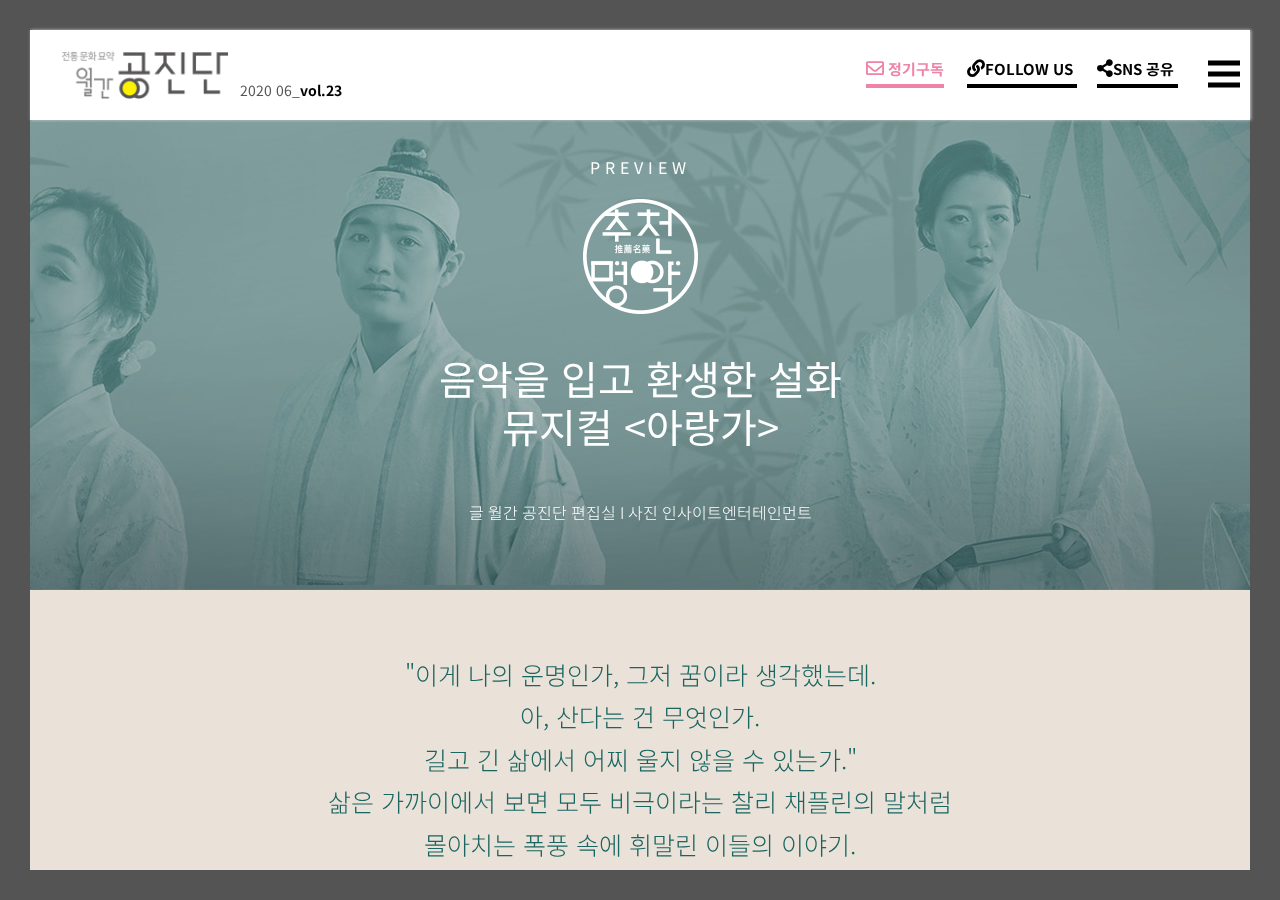
==== commit fc881dba: "bugfix: preview page bug 수정" ====
--- a/preview.html
+++ b/preview.html
@@ -8,8 +8,8 @@
   <title>전통공연예술진흥재단[월간공작소]</title>
   <link rel="stylesheet" href="./src/css/reset.css">
   <link rel="stylesheet" href="https://cdnjs.cloudflare.com/ajax/libs/font-awesome/5.8.2/css/all.min.css" />
+  <link rel="stylesheet" href="./src/css/header.css">
   <link rel="stylesheet" href="./src/css/preview.css">
-  <link rel="stylesheet" href="./src/css/header.css">
   <link
     href="https://fonts.googleapis.com/css2?family=Noto+Sans+KR:wght@100;300;400;500;700;900&display=swap&family=Nanum+Myeongjo"
     rel="stylesheet">
@@ -20,377 +20,387 @@
 </head>
 
 <body>
-  <div class="frame"></div>
-  <div class="wrap">
-    <div class="scroll">
-      <section class="header-area">
-        <div class="title">
-          <h1 class="logo"><span class="a11y-hidden">월간 공진단 로고</span></h1>
-          <span>2020 06_<em>vol.23</em></span>
-        </div>
-        <header>
-          <div class="group">
-            <a href="javascript:;" role="button" class="subscribe active"><i class="far fa-envelope"></i> 정기구독</a>
-            <a href="#" class="btn-follow" role="button"><i class="mobile fas fa-link"></i>FOLLOW US
-              <div class="follow-list">
-                <ul>
-                  <li><img src="./src/img/header/top_icon01_off.png" alt=""></li>
-                  <li><img src="./src/img/header/top_icon02_off.png" alt=""></li>
-                  <li><img src="./src/img/header/top_icon03_off.png" alt=""></li>
-                  <li><img src="./src/img/header/top_icon04_off.png" alt=""></li>
-                  <li><img src="./src/img/header/top_icon05_off.png" alt=""></li>
-                  <li><img src="./src/img/header/top_icon06_off.png" alt=""></li>
-                </ul>
+  <div class="frame">
+    <div class="wrap">
+      <div class="scroll">
+        <section class="header-box">
+          <div class="title">
+            <h1 class="logo"><span class="a11y-hidden">월간 공진단 로고</span></h1>
+            <span>2020 06_<em>vol.23</em></span>
+          </div>
+          <section class="header-area">
+            <header>
+              <div class="group">
+                <a href="javascript:;" role="button" class="subscribe active"><i class="far fa-envelope"></i> 정기구독</a>
+                <a href="#" class="btn-follow" role="button"><i class="mobile fas fa-link"></i>FOLLOW US
+                  <div class="follow-list">
+                    <ul>
+                      <li><img src="./src/img/header/top_icon01_off.png" alt=""></li>
+                      <li><img src="./src/img/header/top_icon02_off.png" alt=""></li>
+                      <li><img src="./src/img/header/top_icon03_off.png" alt=""></li>
+                      <li><img src="./src/img/header/top_icon04_off.png" alt=""></li>
+                      <li><img src="./src/img/header/top_icon05_off.png" alt=""></li>
+                      <li><img src="./src/img/header/top_icon06_off.png" alt=""></li>
+                    </ul>
+                  </div>
+                </a>
+                <a href="javascript:;" role="button" class="btn-sns"><i class="mobile fas fa-share-alt"></i>SNS 공유
+                  <div class="sns-list">
+                    <ul>
+                      <li><img src="./src/img/header/top_icon07_off.png" alt=""></li>
+                      <li><img src="./src/img/header/top_icon02_off.png" alt=""></li>
+                      <li><img src="./src/img/header/top_icon03_off.png" alt=""></li>
+                      <li><img src="./src/img/header/top_icon06_off.png" alt=""></li>
+                    </ul>
+                  </div>
+                </a>
+
+                <a class="btn-menu" role="button" aria-modal="true">
+                  <span></span>
+                  <span></span>
+                  <span></span>
+                </a>
+
+                <div class="dark-bg"></div>
+
+                <nav class="detail-page-menu">
+                  <div class="searchBar-area">
+                    <i class="fas fa-search"></i>
+                    <input class="searchBar" type="search" placeholder="검색할 단어를 입력해주세요">
+                  </div>
+
+                  <ul class="gnb">
+                    <li>
+                      <p class="type">PREVIEW</p>
+                      <p class="keyword">추천명약</p>
+                      <p class="title">음악을 입고 환생한 설화<br>뮤지컬 <아랑가>
+                      </p>
+                    </li>
+                    <li>
+                      <p class="type">REVIEW</p>
+                      <p class="keyword">명약보감</p>
+                      <p class="title">
+                        <스웨그에이지:외쳐, 조선!>이<br>기립박수를 받은 까닭은
+                      </p>
+                    </li>
+                    <li>
+                      <p class="type">PEOPLE</p>
+                      <p class="keyword">그들의 이력서</p>
+                      <p class="title">이중관점, 동일감각<br>안상욱 a.k.a 경이</p>
+                    </li>
+                    <li>
+                      <p class="type">STORY</p>
+                      <p class="keyword">풍류재담</p>
+                      <p class="title">역사에 공백은 없다!<br>교훈운 찾는 자의 것일 뿐</p>
+                    </li>
+                    <li>
+                      <p class="type">CHOICE</p>
+                      <p class="keyword">연희살롱</p>
+                      <p class="title">이럴 때 이런 음악,<br>6월 감성 트렌드</p>
+                    </li>
+                  </ul>
+
+                  <ul class="mnb">
+                    <li>
+                      <span class="title">공진단 소식</span>
+                      <span class="sub-title">전통공연예술계 다양한 소식</span>
+                    </li>
+                    <li>
+                      <span class="title">공진단 달력</span>
+                      <span class="sub-title">이 달의 공연 모아보기</span>
+                    </li>
+                    <li>
+                      <span class="title">이벤트</span>
+                      <span class="sub-title">공진단이 드리는 특별한 선물</span>
+                    </li>
+                  </ul>
+
+                  <ul class="bnb">
+                    <li>정기구독</li>
+                    <li>과월호 보기</li>
+                    <li>공연등록</li>
+                  </ul>
+
+                  <button class="btn-close-menu">
+                    <span></span>
+                    <span></span>
+                  </button>
+                </nav>
               </div>
-            </a>
-            <a href="javascript:;" role="button" class="btn-sns"><i class="mobile fas fa-share-alt"></i>SNS 공유
-              <div class="sns-list">
-                <ul>
-                  <li><img src="./src/img/header/top_icon07_off.png" alt=""></li>
-                  <li><img src="./src/img/header/top_icon02_off.png" alt=""></li>
-                  <li><img src="./src/img/header/top_icon03_off.png" alt=""></li>
-                  <li><img src="./src/img/header/top_icon06_off.png" alt=""></li>
-                </ul>
-              </div>
-            </a>
-
-            <a class="btn-menu" role="button" aria-modal="true">
-              <span></span>
-              <span></span>
-              <span></span>
-            </a>
-
-            <div class="dark-bg"></div>
-
-            <nav>
-              <div class="searchBar-area">
-                <i class="fas fa-search"></i>
-                <input class="searchBar" type="search" placeholder="검색할 단어를 입력해주세요">
-              </div>
-
-              <ul class="gnb">
-                <li>
-                  <p class="type">PREVIEW</p>
-                  <p class="keyword">추천명약</p>
-                  <p class="title">음악을 입고 환생한 설화<br>뮤지컬 <아랑가>
-                  </p>
-                </li>
-                <li>
-                  <p class="type">REVIEW</p>
-                  <p class="keyword">명약보감</p>
-                  <p class="title">
-                    <스웨그에이지:외쳐, 조선!>이<br>기립박수를 받은 까닭은
-                  </p>
-                </li>
-                <li>
-                  <p class="type">PEOPLE</p>
-                  <p class="keyword">그들의 이력서</p>
-                  <p class="title">이중관점, 동일감각<br>안상욱 a.k.a 경이</p>
-                </li>
-                <li>
-                  <p class="type">STORY</p>
-                  <p class="keyword">풍류재담</p>
-                  <p class="title">역사에 공백은 없다!<br>교훈운 찾는 자의 것일 뿐</p>
-                </li>
-                <li>
-                  <p class="type">CHOICE</p>
-                  <p class="keyword">연희살롱</p>
-                  <p class="title">이럴 때 이런 음악,<br>6월 감성 트렌드</p>
-                </li>
-              </ul>
-
-              <ul class="mnb">
-                <li>
-                  <span class="title">공진단 소식</span>
-                  <span class="sub-title">전통공연예술계 다양한 소식</span>
-                </li>
-                <li>
-                  <span class="title">공진단 달력</span>
-                  <span class="sub-title">이 달의 공연 모아보기</span>
-                </li>
-                <li>
-                  <span class="title">이벤트</span>
-                  <span class="sub-title">공진단이 드리는 특별한 선물</span>
-                </li>
-              </ul>
-
-              <ul class="bnb">
-                <li>정기구독</li>
-                <li>과월호 보기</li>
-                <li>공연등록</li>
-              </ul>
-
-              <button class="btn-close-menu">
-                <span></span>
-                <span></span>
-              </button>
-            </nav>
-          </div>
-        </header>
-      </section>
-
-      <main>
-        <section class="title-area">
-          <p class="point-title">PREVIEW</p>
-          <img src="./src/img/preivew/sub_tit07.png" alt="">
-          <p class="title">음악을 입고 환생한 설화<br>뮤지컬 <아랑가>
-          </p>
-          <p class="info">글 월간 공진단 편집실 Ι 사진 인사이트엔터테인먼트</p>
+            </header>
+          </section>
         </section>
 
-        <section class="text-area">
-          <article class="ment">
-            <p>"이게 나의 운명인가, 그저 꿈이라 생각했는데.</p>
-            <p>아, 산다는 건 무엇인가.</p>
-            <p>길고 긴 삶에서 어찌 울지 않을 수 있는가."</p>
-            <p>삶은 가까이에서 보면 모두 비극이라는 찰리 채플린의 말처럼</p>
-            <p>몰아치는 폭풍 속에 휘말린 이들의 이야기.</p>
-            <p>한나절 꿈결 같았던 아랑의 사랑가가 다시 찾아온다.
+        <main>
+          <section class="title-area">
+            <p class="point-title">PREVIEW</p>
+            <img src="./src/img/preivew/sub_tit07.png" alt="">
+            <p class="title">음악을 입고 환생한 설화<br>뮤지컬 <아랑가>
             </p>
-          </article>
-          <div class="inner">
-            <article class="intro">
-              <p>
-                <삼국사기> 열전에 수록된 '도미설화(都彌說話)'를 무대로 불러온 창작 뮤지컬 <아랑가>는 판소리를 극의 다양한 형태로 사용해 서양과 동양 음악의 절묘한 조화를 추구했다는 점에서 '새로운
-                    창작 뮤지컬의 패러다임'을 제시했다는 평을 받았다. 판소리의 여백의 미를 담고 있으면서도 작품 전체의 분위기는 매우 현대적이다. 애절한 사랑 이야기 같지만 인간의 욕망, 사랑,
-                    삶,
-                    죽음 등 인간의 내면과 인생에 대해 진지한 질문을 던진다. 세 번째 시즌, 25주년을 맞은 정동극장에서 관객들을 만나게 될 뮤지컬 '아랑가'는 작품이 가진 고유 색채는 살리고 전
-                    배역을 새롭게 캐스팅하여 작품에 새바람을 불러일으킬 예정이다.
+            <p class="info">글 월간 공진단 편집실 Ι 사진 인사이트엔터테인먼트</p>
+          </section>
+
+          <section class="text-area">
+            <article class="ment">
+              <p>"이게 나의 운명인가, 그저 꿈이라 생각했는데.</p>
+              <p>아, 산다는 건 무엇인가.</p>
+              <p>길고 긴 삶에서 어찌 울지 않을 수 있는가."</p>
+              <p>삶은 가까이에서 보면 모두 비극이라는 찰리 채플린의 말처럼</p>
+              <p>몰아치는 폭풍 속에 휘말린 이들의 이야기.</p>
+              <p>한나절 꿈결 같았던 아랑의 사랑가가 다시 찾아온다.
               </p>
             </article>
-
-            <section class="view-point">
-              <img src="./src/img/preivew/ico1.png" alt="">
-              <p class="section-title">view point</p>
-              <strong>모르면 그냥 지나칠 뷰 포인트</strong>
-              <dl>
-                <dt class="view-point-title">point 1. 창극과 뮤지컬의 절묘한 합</dt>
-                <dd>
-                <dd class="view-point-text">
-                  뮤지컬 <아랑가>의 소재가 된 '도미설화'는 개로 왕과 도미부부에 관한 설화다. 행실이 곧고 아름다웠던 도미의 아내에 대한 칭송을 들은
-                    왕이
-                    도미를 불러 "좋은 말로 꾀면 마음을 움직이지 않을 사람이 없다"하고 이에 도미는 "신의 아내는 죽더라도 마음을 고치지 않을 것"이라 답한다. 이들을 시험하기 위해 계략을 꾸민
-                    왕과
-                    이에
-                    저항하며 신의와 절개를 지키는 도미부부의 모습을 그린다. 뮤지컬 <아랑가>는 이 설화에 상상력을 더했다. 인간의 감정선을 풍부하게 그려나가는 극의 전개도 주의 깊게 볼 만하지만,
-                      무엇보다
-                      고전음악과 서양음악의 결합이 돋보인다. 판소리와 뮤지컬 넘버를 다양한 형태로 배치하여 극의 특색을 살리며 장르간의 절묘한 조화를 추구했다. 일반 뮤지컬 작품과 달리 판소리로
-                      극을
-                      해설하는 '도창'의 등장은 <아랑가>의 성격을 확실하게 보여주는 장치다. '도창'은 인물 간의 심리와 긴박한 장면들을 우리 소리로 풀어가며 긴장감을 더해준다.
-                </dd>
-                <dd class="view-point-img">
-                  <div class="img-wrap">
-                    <ul>
-                      <li class="image01"></li>
-                      <li class="image02"></li>
-                      <li class="image03"></li>
+            <div class="inner">
+              <article class="intro">
+                <p>
+                  <삼국사기> 열전에 수록된 '도미설화(都彌說話)'를 무대로 불러온 창작 뮤지컬 <아랑가>는 판소리를 극의 다양한 형태로 사용해 서양과 동양 음악의 절묘한 조화를 추구했다는 점에서
+                      '새로운
+                      창작 뮤지컬의 패러다임'을 제시했다는 평을 받았다. 판소리의 여백의 미를 담고 있으면서도 작품 전체의 분위기는 매우 현대적이다. 애절한 사랑 이야기 같지만 인간의 욕망, 사랑,
+                      삶,
+                      죽음 등 인간의 내면과 인생에 대해 진지한 질문을 던진다. 세 번째 시즌, 25주년을 맞은 정동극장에서 관객들을 만나게 될 뮤지컬 '아랑가'는 작품이 가진 고유 색채는 살리고
+                      전
+                      배역을 새롭게 캐스팅하여 작품에 새바람을 불러일으킬 예정이다.
+                </p>
+              </article>
+
+              <section class="view-point">
+                <img src="./src/img/preivew/ico1.png" alt="">
+                <p class="section-title">view point</p>
+                <strong>모르면 그냥 지나칠 뷰 포인트</strong>
+                <dl>
+                  <dt class="view-point-title">point 1. 창극과 뮤지컬의 절묘한 합</dt>
+                  <dd>
+                  <dd class="view-point-text">
+                    뮤지컬 <아랑가>의 소재가 된 '도미설화'는 개로 왕과 도미부부에 관한 설화다. 행실이 곧고 아름다웠던 도미의 아내에 대한 칭송을 들은
+                      왕이
+                      도미를 불러 "좋은 말로 꾀면 마음을 움직이지 않을 사람이 없다"하고 이에 도미는 "신의 아내는 죽더라도 마음을 고치지 않을 것"이라 답한다. 이들을 시험하기 위해 계략을 꾸민
+                      왕과
+                      이에
+                      저항하며 신의와 절개를 지키는 도미부부의 모습을 그린다. 뮤지컬 <아랑가>는 이 설화에 상상력을 더했다. 인간의 감정선을 풍부하게 그려나가는 극의 전개도 주의 깊게 볼
+                        만하지만,
+                        무엇보다
+                        고전음악과 서양음악의 결합이 돋보인다. 판소리와 뮤지컬 넘버를 다양한 형태로 배치하여 극의 특색을 살리며 장르간의 절묘한 조화를 추구했다. 일반 뮤지컬 작품과 달리 판소리로
+                        극을
+                        해설하는 '도창'의 등장은 <아랑가>의 성격을 확실하게 보여주는 장치다. '도창'은 인물 간의 심리와 긴박한 장면들을 우리 소리로 풀어가며 긴장감을 더해준다.
+                  </dd>
+                  <dd class="view-point-img">
+                    <div class="img-wrap">
+                      <ul>
+                        <li class="image01"></li>
+                        <li class="image02"></li>
+                        <li class="image03"></li>
+                      </ul>
+                      </div.>
+                  </dd>
+                  </dd>
+                </dl>
+                <dl class="cross">
+                  <dt class="view-point-title">
+                    point 2. 아랑가, 이유 있는 삼연
+                  </dt>
+                  <dd>
+                  <dd class="view-point-text">
+                    뮤지컬 <아랑가>는 2014년 '아시안 시어터 스쿨 페스티벌' 최우수작품상 수상을 시작으로, 2015년 'CJ 크리에이티브 마인즈' 리딩
+                      공연
+                      및 '서울뮤지컬페스티벌' 예그린 앙코르 최우수 작품에 선정되며 정식 공연 개막 전부터 큰 화제를 모았다. 3년 여의 작품 개발 과정을 통해 완성도 높은 작품으로 2016년 첫
+                      무대를
+                      올려
+                      2016년 예그린어워드 3관왕(연출상, 혁신상, 남우주연상)을 수상했다. 2019년 재연을 거치며 또 한 번 관객과 평단의 호평을 이끌어내고 '2020년 한국뮤지컬어워즈'
+                      작품상을
+                      수상하며 스테디셀러 뮤지컬로 자리 잡았다. <아랑가>를 본 많은 관객이 극의 깊은 여운을 이야기하며 삼연으로 다시 볼 수 있기를 고대했다.
+                  </dd>
+                  <dd class="view-point-video">
+                    <iframe width="410" height="230" src="https://www.youtube.com/embed/5SD9_gNKvEo" frameborder="0"
+                      allow="accelerometer; autoplay; encrypted-media; gyroscope; picture-in-picture"
+                      allowfullscreen></iframe>
+
+                    <span>2019 공연 하이라이트
+                      ©더뮤지컬</span>
                     </ul>
-                    </div.>
-                </dd>
-                </dd>
-              </dl>
-              <dl class="cross">
-                <dt class="view-point-title">
-                  point 2. 아랑가, 이유 있는 삼연
-                </dt>
-                <dd>
-                <dd class="view-point-text">
-                  뮤지컬 <아랑가>는 2014년 '아시안 시어터 스쿨 페스티벌' 최우수작품상 수상을 시작으로, 2015년 'CJ 크리에이티브 마인즈' 리딩
-                    공연
-                    및 '서울뮤지컬페스티벌' 예그린 앙코르 최우수 작품에 선정되며 정식 공연 개막 전부터 큰 화제를 모았다. 3년 여의 작품 개발 과정을 통해 완성도 높은 작품으로 2016년 첫
-                    무대를
-                    올려
-                    2016년 예그린어워드 3관왕(연출상, 혁신상, 남우주연상)을 수상했다. 2019년 재연을 거치며 또 한 번 관객과 평단의 호평을 이끌어내고 '2020년 한국뮤지컬어워즈' 작품상을
-                    수상하며 스테디셀러 뮤지컬로 자리 잡았다. <아랑가>를 본 많은 관객이 극의 깊은 여운을 이야기하며 삼연으로 다시 볼 수 있기를 고대했다.
-                </dd>
-                <dd class="view-point-video">
-                  <iframe width="410" height="230" src="https://www.youtube.com/embed/5SD9_gNKvEo" frameborder="0"
-                    allow="accelerometer; autoplay; encrypted-media; gyroscope; picture-in-picture"
-                    allowfullscreen></iframe>
-
-                  <span>2019 공연 하이라이트
-                    ©더뮤지컬</span>
-                  </ul>
-                </dd>
-                </dd>
-              </dl>
-              <dl>
-                <dt class="view-point-title">point 3. 무대 위 새로운 표정</dt>
-                <dd>
-                <dd class="view-point-text">
-                  세 번째 시즌을 맞은 <아랑가>에는 새로운 배우들이 대거 캐스팅됐다. 나라를 멸망시킬 거라는 저주의 트라우마와 아랑에 대한 사랑으로
-                    파멸에
-                    이르는 백제 왕 개로 역에 송원근과 박정원이, 개로에 맞서 자신을 지키고자 하는 아랑 역에 정연과 이지숙이 캐스팅됐다. 백제와 개로에 대한 충심, 그리고 아랑에 대한 사랑으로
-                    비극에
-                    이르는 도미 장군 역에는 박민성과 김대현이 함께한다. 고구려 첩자의 신분을 숨기고 백제의 국사로 자신의 신념을 지키는 도림 역에 양승리와 한규정이, 도미와 아랑의 은혜를 받은 소년
-                    사한
-                    역에 이진우와 김정래가 캐스팅되었다. 작품을 안과 밖에서 다양한 형태로 이끌어 가는 도창 역에는 이 작품의 작창이기도 한 박인혜, 그리고 정지혜가 함께한다. 각자 자신이 처한
-                    상황과
-                    감정에 휘말리기도 하고, 격렬한 삶의 자세를 취하기도 하는 캐릭터들이 선보이는 내밀한 연기는 관객들을 감정의 폭풍 속으로 안내한다. 어떤 인물에 감정을 몰입할 것인지는 온전히 관객
-                    본인의
-                    선택이며 의지일 것이다.
-                </dd>
-                <dd class="view-point-video">
-                  <iframe width="410" height="326" src="https://www.youtube.com/embed/wLM5usk3z1I" frameborder="0"
-                    allow="accelerometer; autoplay; encrypted-media; gyroscope; picture-in-picture"
-                    allowfullscreen></iframe>
-                  </iframe>
-                  <span>2020 뮤지컬 아랑가 모션 포스터 ©정동극장</span>
-                  </ul>
-                </dd>
-                </d>
-              </dl>
-            </section>
-
-            <section class="stage-behind">
-              <img src="./src/img/preivew/ico2.png" alt="">
-              <p class="section-title">stage behind</p>
-              <strong>알고 보면 더 재밌을 무대 뒷이야기</strong>
-              <p>
-                <아랑가>는 김가람 작가, 이한밀 작곡가, 박인혜 작창 등 젊은 창작진들이 열정과 상상력이 담긴 작품이다. <쓰릴미>, <데미안>의 이대웅 연출과 <영웅>, <신과 함께>의 박동우
-                          예술감독의
-                          협업도 빛을 발한다. 이번 공연은 더 커진 정동극장 무대의 장점을 살려 라이브 연주단을 무대 위에 배치했다. 뮤지컬과 전통음악의 결합이 특징인 작품인 만큼 연주자들도
-                          출연진이라는 개념으로 장면에 따라 공연의 일부로 모습을 드러낸다. 프로시니엄 라인을 뚫고 객석으로 파고든 무대 바닥만큼 관객들이 공연에 더 깊이 몰입할 수 있는 무대를
-                          기대해봐도 좋을 것 같다.
-                          아랑가포스터
-                          공연
-              </p>
-            </section>
-
-            <section class="content-detail">
-              <h2 class="a11y-hidden">공연안내</h2>
-              <div class="left">
-                <img src="./src/img/preivew/img_show.jpg" alt="">
+                  </dd>
+                  </dd>
+                </dl>
+                <dl>
+                  <dt class="view-point-title">point 3. 무대 위 새로운 표정</dt>
+                  <dd>
+                  <dd class="view-point-text">
+                    세 번째 시즌을 맞은 <아랑가>에는 새로운 배우들이 대거 캐스팅됐다. 나라를 멸망시킬 거라는 저주의 트라우마와 아랑에 대한 사랑으로
+                      파멸에
+                      이르는 백제 왕 개로 역에 송원근과 박정원이, 개로에 맞서 자신을 지키고자 하는 아랑 역에 정연과 이지숙이 캐스팅됐다. 백제와 개로에 대한 충심, 그리고 아랑에 대한 사랑으로
+                      비극에
+                      이르는 도미 장군 역에는 박민성과 김대현이 함께한다. 고구려 첩자의 신분을 숨기고 백제의 국사로 자신의 신념을 지키는 도림 역에 양승리와 한규정이, 도미와 아랑의 은혜를 받은
+                      소년
+                      사한
+                      역에 이진우와 김정래가 캐스팅되었다. 작품을 안과 밖에서 다양한 형태로 이끌어 가는 도창 역에는 이 작품의 작창이기도 한 박인혜, 그리고 정지혜가 함께한다. 각자 자신이 처한
+                      상황과
+                      감정에 휘말리기도 하고, 격렬한 삶의 자세를 취하기도 하는 캐릭터들이 선보이는 내밀한 연기는 관객들을 감정의 폭풍 속으로 안내한다. 어떤 인물에 감정을 몰입할 것인지는 온전히
+                      관객
+                      본인의
+                      선택이며 의지일 것이다.
+                  </dd>
+                  <dd class="view-point-video">
+                    <iframe width="410" height="326" src="https://www.youtube.com/embed/wLM5usk3z1I" frameborder="0"
+                      allow="accelerometer; autoplay; encrypted-media; gyroscope; picture-in-picture"
+                      allowfullscreen></iframe>
+                    </iframe>
+                    <span>2020 뮤지컬 아랑가 모션 포스터 ©정동극장</span>
+                    </ul>
+                  </dd>
+                  </d>
+                </dl>
+              </section>
+
+              <section class="stage-behind">
+                <img src="./src/img/preivew/ico2.png" alt="">
+                <p class="section-title">stage behind</p>
+                <strong>알고 보면 더 재밌을 무대 뒷이야기</strong>
+                <p>
+                  <아랑가>는 김가람 작가, 이한밀 작곡가, 박인혜 작창 등 젊은 창작진들이 열정과 상상력이 담긴 작품이다. <쓰릴미>, <데미안>의 이대웅 연출과 <영웅>, <신과 함께>의 박동우
+                            예술감독의
+                            협업도 빛을 발한다. 이번 공연은 더 커진 정동극장 무대의 장점을 살려 라이브 연주단을 무대 위에 배치했다. 뮤지컬과 전통음악의 결합이 특징인 작품인 만큼 연주자들도
+                            출연진이라는 개념으로 장면에 따라 공연의 일부로 모습을 드러낸다. 프로시니엄 라인을 뚫고 객석으로 파고든 무대 바닥만큼 관객들이 공연에 더 깊이 몰입할 수 있는
+                            무대를
+                            기대해봐도 좋을 것 같다.
+                            아랑가포스터
+                            공연
+                </p>
+              </section>
+
+              <section class="content-detail">
+                <h2 class="a11y-hidden">공연안내</h2>
+                <div class="left">
+                  <img src="./src/img/preivew/img_show.jpg" alt="">
+                </div>
+                <div class="right">
+                  <p>공연안내</p>
+                  <strong>뮤지컬 <아랑가></strong>
+                  <dl>
+                    <dt>일시</dt>
+                    <dd>2020. 5. 22 ~ 7. 26 /</dd>
+                    <dd>화~금 20:00 수 16:00, 20:00 주말 15:00, 18:30</dd>
+
+                    <dt>장소</dt>
+                    <dd>정동극장 서울</dd>
+
+                    <dt>관람</dt>
+                    <dd>R석 66,000 S석 44,000</dd>
+
+                    <dt>문의</dt>
+                    <dd>정동극장 02-541-7110</dd>
+                  </dl>
+                  <a href="#" class="btn-show-more">자세히보기</a>
+                </div>
+              </section>
+            </div>
+
+          </section>
+        </main>
+
+        <div class="share">
+          <div class="inner">
+            <div class="share-container">
+              <p>이 기사가 마음에 드셨다면 다른 사람과 공유해보세요.</p>
+              <div class="share-btn">
+                <a href="#">
+                  <i class="fas fa-share-alt"></i>
+                  SNS 공유
+                </a>
+                <a href="#">
+                  <i class="fas fa-share-square"></i>
+                  링크 복사
+                </a>
               </div>
-              <div class="right">
-                <p>공연안내</p>
-                <strong>뮤지컬 <아랑가></strong>
-                <dl>
-                  <dt>일시</dt>
-                  <dd>2020. 5. 22 ~ 7. 26 /</dd>
-                  <dd>화~금 20:00 수 16:00, 20:00 주말 15:00, 18:30</dd>
-
-                  <dt>장소</dt>
-                  <dd>정동극장 서울</dd>
-
-                  <dt>관람</dt>
-                  <dd>R석 66,000 S석 44,000</dd>
-
-                  <dt>문의</dt>
-                  <dd>정동극장 02-541-7110</dd>
-                </dl>
-                <a href="#" class="btn-show-more">자세히보기</a>
-              </div>
-            </section>
-          </div>
-
-        </section>
-      </main>
-
-      <div class="share">
-        <div class="inner">
-          <div class="share-container">
-            <p>이 기사가 마음에 드셨다면 다른 사람과 공유해보세요.</p>
-            <div class="share-btn">
+              </dib>
+            </div>
+          </div>
+        </div>
+
+        <section class="banner">
+          <div class="inner">
+            <div class="banner-container">
               <a href="#">
-                <i class="fas fa-share-alt"></i>
-                SNS 공유
-              </a>
-              <a href="#">
-                <i class="fas fa-share-square"></i>
-                링크 복사
+                <p class="point-title">CHOICE | 연희살롱</p>
+                <p class="content-title">이럴 때 이런 음악,<br>6월 감성 트렌드</p>
+                <div class="btn-more"></div>
               </a>
             </div>
-            </dib>
-          </div>
-        </div>
-      </div>
-
-      <section class="banner">
-        <div class="inner">
-          <div class="banner-container">
-            <a href="#">
-              <p class="point-title">CHOICE | 연희살롱</p>
-              <p class="content-title">이럴 때 이런 음악,<br>6월 감성 트렌드</p>
+            <div class="banner-container">
+              <a href="#">
+                <p class="point-title">REVIEW | 명약보감</p>
+                <p class="content-title">계간 비평 공진단 블랙을<br>만나보세요!</p>
+                <div class="btn-more"></div>
+              </a>
+            </div>
+          </div>
+        </section>
+
+        <section class="other-show">
+          <div class="inner">
+            <h2># 이런 공연은 어떠세요?</h2>
+            <ul>
+              <li>
+                <a href="#">
+                  <img src="./src/img/calendar/calendar03_on.jpg" alt="">
+                  <p class="sub-title">시대를 관통하는 춤의 위력</p>
+                  <p class="title">국립 무용단 <제의>
+                  </p>
+                </a>
+              </li>
+              <li>
+                <a href="#">
+                  <img src="./src/img/calendar/calendar04_on.jpg" alt="">
+                  <p class="sub-title">젊은 '꾼'들이 만드는 국악 파티</p>
+                  <p class="title">
+                    <짬콘서트 : 조선클럽>
+                  </p>
+                </a>
+              </li>
+              <li>
+                <a href="#">
+                  <img src="./src/img/calendar/calendar05_on.jpg" alt="">
+                  <p class="sub-title">관현악시리즈Ⅳ</p>
+                  <p class="title">
+                    <2020 겨레의 노래뎐></2020>
+                  </p>
+                </a>
+              </li>
+              <li>
+                <a href="#">
+                  <img src="./src/img/calendar/calendar06_on.jpg" alt="">
+                  <p class="sub-title">창작악단 신진예술가</p>
+                  <p class="title">
+                    <청춘, 청어람>
+                  </p>
+                </a>
+              </li>
+            </ul>
+          </div>
+        </section>
+
+        <div class="subscribe-area">
+          <div class="inner">
+            <p>정기구독을 신청하시면 매달 이메일로 뉴스레터가 발송됩니다</p>
+            <a class="btn-subscribe" href="#">정기구독 신청하기
               <div class="btn-more"></div>
             </a>
           </div>
-          <div class="banner-container">
-            <a href="#">
-              <p class="point-title">REVIEW | 명약보감</p>
-              <p class="content-title">계간 비평 공진단 블랙을<br>만나보세요!</p>
-              <div class="btn-more"></div>
-            </a>
-          </div>
         </div>
-      </section>
-
-      <section class="other-show">
-        <div class="inner">
-          <h2># 이런 공연은 어떠세요?</h2>
-          <ul>
-            <li>
-              <a href="#">
-                <img src="./src/img/calendar/calendar03_on.jpg" alt="">
-                <p class="sub-title">시대를 관통하는 춤의 위력</p>
-                <p class="title">국립 무용단 <제의>
-                </p>
-              </a>
-            </li>
-            <li>
-              <a href="#">
-                <img src="./src/img/calendar/calendar04_on.jpg" alt="">
-                <p class="sub-title">젊은 '꾼'들이 만드는 국악 파티</p>
-                <p class="title">
-                  <짬콘서트 : 조선클럽>
-                </p>
-              </a>
-            </li>
-            <li>
-              <a href="#">
-                <img src="./src/img/calendar/calendar05_on.jpg" alt="">
-                <p class="sub-title">관현악시리즈Ⅳ</p>
-                <p class="title">
-                  <2020 겨레의 노래뎐></2020>
-                </p>
-              </a>
-            </li>
-            <li>
-              <a href="#">
-                <img src="./src/img/calendar/calendar06_on.jpg" alt="">
-                <p class="sub-title">창작악단 신진예술가</p>
-                <p class="title">
-                  <청춘, 청어람>
-                </p>
-              </a>
-            </li>
-          </ul>
-        </div>
-      </section>
-
-      <div class="subscribe-area">
-        <div class="inner">
-          <p>정기구독을 신청하시면 매달 이메일로 뉴스레터가 발송됩니다</p>
-          <a class="btn-subscribe" href="#">정기구독 신청하기
-            <div class="btn-more"></div>
-          </a>
-        </div>
+
+        <footer>
+          <div class="inner">
+            <h2 class="logo">
+              <a href="#"><img src="./src/img/footer/10th_logo.png" alt=""></a>
+              <span class="a11y-hidden">전통공연예술진흥재단</span>
+            </h2>
+            <p>발행인 정성숙 | 편집팀장 심재흥 | 기획 박혜주 | 아트디렉터 이슬 | 사진 김태화 | 편집실 대외협력팀 02-580-3269 | webzine@kotpa.org |
+            </p>
+            <address> 16757 서울특별시 서초구 서초동 남부순환로 2364 국악연수관 1층</address>
+            <p class="copyright">
+              Copyright 2020 Korean Traditional Performing Arts Foundation. All Rights Reserved.
+            </p>
+          </div>
+        </footer>
       </div>
-
-      <footer>
-        <div class="inner">
-          <h2 class="logo">
-            <a href="#"><img src="./src/img/footer/10th_logo.png" alt=""></a>
-            <span class="a11y-hidden">전통공연예술진흥재단</span>
-          </h2>
-          <p>발행인 정성숙 | 편집팀장 심재흥 | 기획 박혜주 | 아트디렉터 이슬 | 사진 김태화 | 편집실 대외협력팀 02-580-3269 | webzine@kotpa.org |
-          </p>
-          <address> 16757 서울특별시 서초구 서초동 남부순환로 2364 국악연수관 1층</address>
-          <p class="copyright">
-            Copyright 2020 Korean Traditional Performing Arts Foundation. All Rights Reserved.
-          </p>
-        </div>
-      </footer>
     </div>
   </div>
 </body>
--- a/src/css/preview.css
+++ b/src/css/preview.css
@@ -16,15 +16,21 @@
   left: 0;
   width: 100%;
   height: 100vh;
+  max-height: 100vh;
   box-sizing: border-box;
   border: 30px solid #545454;
-  z-index: 30;
+  overflow: scroll;
+  -ms-overflow-style: none;
+}
+
+::-webkit-scrollbar {
+  display: none;
 }
 
 .wrap {
   width: 100%;
-  padding: 30px;
   box-sizing: border-box;
+  overflow: scroll;
 }
 
 .scroll {
@@ -47,10 +53,9 @@
 
 /* header-area */
 
-.header-area {
+.header-box {
   height: 90px;
   width: calc(100% - 60px);
-  overflow: hidden;
   position: fixed;
   top: 30px;
   background: #fff;
@@ -58,7 +63,7 @@
   z-index: 100;
 }
 
-.header-area .logo {
+.header-box .logo {
   position: absolute;
   top: 0;
   left: 30px;
@@ -67,7 +72,7 @@
   height: 90px;
 }
 
-.header-area .title span {
+.header-box .title span {
   position: absolute;
   bottom: 20px;
   left: 210px;
@@ -75,11 +80,23 @@
   color: #555;
 }
 
-.header-area .title span em {
+.header-box .title span em {
   font-weight: bold;
   color: #000;
 }
 
+/* .header-area header {
+  right: -30px;
+} */
+
+header nav {
+  right: -60%;
+}
+
+.header-area header nav {
+  top: -30px;
+}
+
 /* main */
 
 /* main title-area */
@@ -89,7 +106,7 @@
 }
 
 main .title-area {
-  margin-top: 90px;
+  margin-top: 60px;
   width: 100%;
   height: 500px;
   background: url('../img/preivew/calendar06_on.jpg') no-repeat center/cover;
@@ -448,6 +465,7 @@
 }
 
 .banner .banner-container {
+  position: relative;
   box-sizing: border-box;
   padding: 2em 3em;
   float: left;
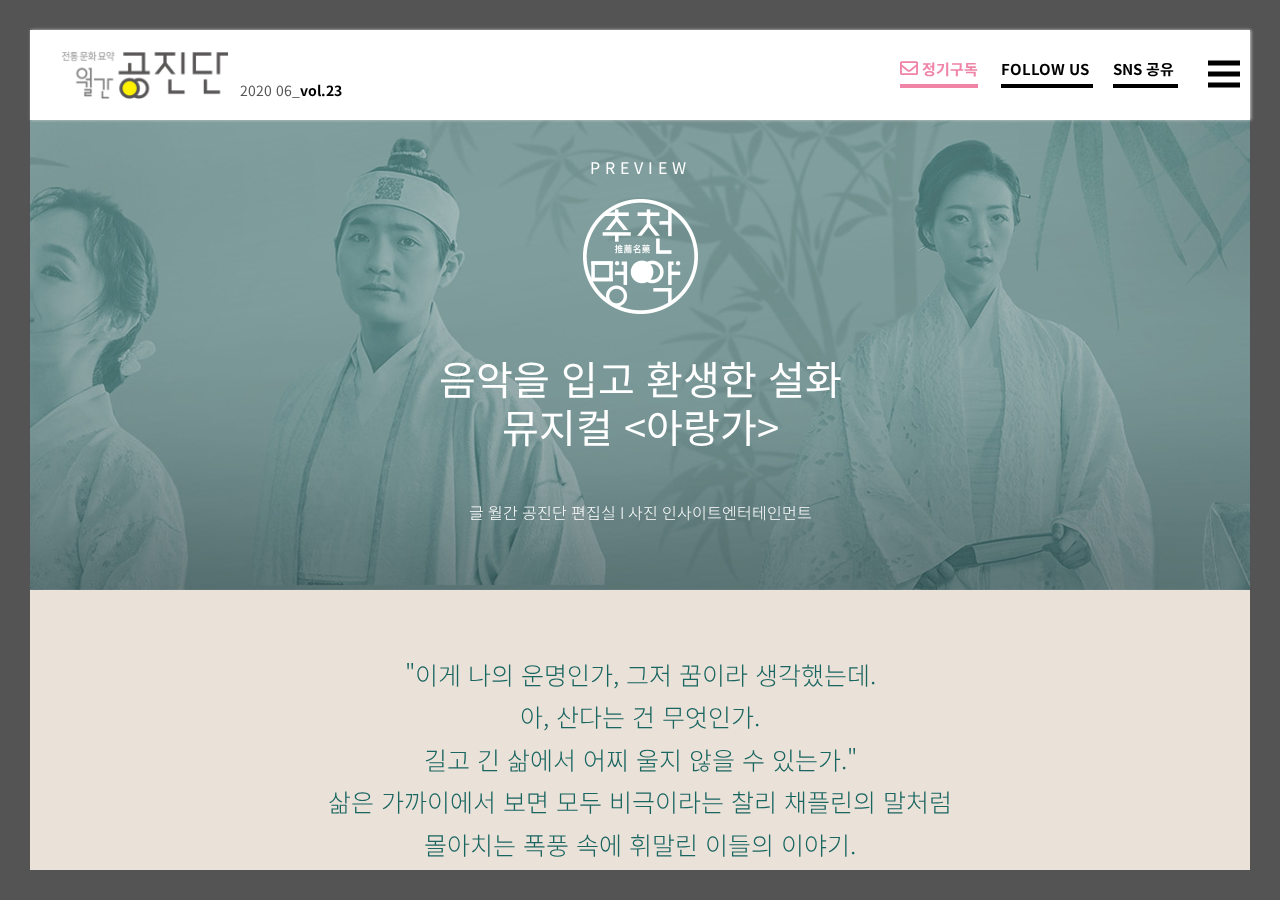
==== commit bb9dc41f: "feat: preview link 연결, code 위치 변경 및 오타 수정 등" ====
--- a/preview.html
+++ b/preview.html
@@ -6,6 +6,7 @@
   <meta name="viewport" content="width=device-width, initial-scale=1.0">
   <meta http-equiv="X-UA-Compatible" content="IE=edge">
   <title>전통공연예술진흥재단[월간공작소]</title>
+  <link rel="shortcut icon" href="./src/img/favicon.ico">
   <link rel="stylesheet" href="./src/css/reset.css">
   <link rel="stylesheet" href="https://cdnjs.cloudflare.com/ajax/libs/font-awesome/5.8.2/css/all.min.css" />
   <link rel="stylesheet" href="./src/css/header.css">
@@ -25,7 +26,9 @@
       <div class="scroll">
         <section class="header-box">
           <div class="title">
-            <h1 class="logo"><span class="a11y-hidden">월간 공진단 로고</span></h1>
+            <a href="index.html">
+              <h1 class="logo"><span class="hidden">월간 공진단 로고</span></h1>
+            </a>
             <span>2020 06_<em>vol.23</em></span>
           </div>
           <section class="header-area">
@@ -71,10 +74,12 @@
 
                   <ul class="gnb">
                     <li>
-                      <p class="type">PREVIEW</p>
-                      <p class="keyword">추천명약</p>
-                      <p class="title">음악을 입고 환생한 설화<br>뮤지컬 <아랑가>
-                      </p>
+                      <a href="./preview.html">
+                        <p class="type">PREVIEW</p>
+                        <p class="keyword">추천명약</p>
+                        <p class="title">음악을 입고 환생한 설화<br>뮤지컬 <아랑가>
+                        </p>
+                      </a>
                     </li>
                     <li>
                       <p class="type">REVIEW</p>
@@ -147,8 +152,7 @@
               <p>길고 긴 삶에서 어찌 울지 않을 수 있는가."</p>
               <p>삶은 가까이에서 보면 모두 비극이라는 찰리 채플린의 말처럼</p>
               <p>몰아치는 폭풍 속에 휘말린 이들의 이야기.</p>
-              <p>한나절 꿈결 같았던 아랑의 사랑가가 다시 찾아온다.
-              </p>
+              <p>한나절 꿈결 같았던 아랑의 사랑가가 다시 찾아온다.</p>
             </article>
             <div class="inner">
               <article class="intro">
@@ -170,6 +174,15 @@
                 <dl>
                   <dt class="view-point-title">point 1. 창극과 뮤지컬의 절묘한 합</dt>
                   <dd>
+                  <dd class="view-point-img">
+                    <div class="img-wrap">
+                      <ul>
+                        <li class="image01"></li>
+                        <li class="image02"></li>
+                        <li class="image03"></li>
+                      </ul>
+                    </div>
+                  </dd>
                   <dd class="view-point-text">
                     뮤지컬 <아랑가>의 소재가 된 '도미설화'는 개로 왕과 도미부부에 관한 설화다. 행실이 곧고 아름다웠던 도미의 아내에 대한 칭송을 들은
                       왕이
@@ -183,15 +196,6 @@
                         극을
                         해설하는 '도창'의 등장은 <아랑가>의 성격을 확실하게 보여주는 장치다. '도창'은 인물 간의 심리와 긴박한 장면들을 우리 소리로 풀어가며 긴장감을 더해준다.
                   </dd>
-                  <dd class="view-point-img">
-                    <div class="img-wrap">
-                      <ul>
-                        <li class="image01"></li>
-                        <li class="image02"></li>
-                        <li class="image03"></li>
-                      </ul>
-                      </div.>
-                  </dd>
                   </dd>
                 </dl>
                 <dl class="cross">
@@ -199,6 +203,12 @@
                     point 2. 아랑가, 이유 있는 삼연
                   </dt>
                   <dd>
+                  <dd class="view-point-video">
+                    <iframe src="https://www.youtube.com/embed/5SD9_gNKvEo" frameborder="0"
+                      allow="accelerometer; encrypted-media; gyroscope; picture-in-picture" allowfullscreen></iframe>
+                    <div>2019 공연 하이라이트 ©더뮤지컬</div>
+                    </ul>
+                  </dd>
                   <dd class="view-point-text">
                     뮤지컬 <아랑가>는 2014년 '아시안 시어터 스쿨 페스티벌' 최우수작품상 수상을 시작으로, 2015년 'CJ 크리에이티브 마인즈' 리딩
                       공연
@@ -209,20 +219,17 @@
                       작품상을
                       수상하며 스테디셀러 뮤지컬로 자리 잡았다. <아랑가>를 본 많은 관객이 극의 깊은 여운을 이야기하며 삼연으로 다시 볼 수 있기를 고대했다.
                   </dd>
-                  <dd class="view-point-video">
-                    <iframe width="410" height="230" src="https://www.youtube.com/embed/5SD9_gNKvEo" frameborder="0"
-                      allow="accelerometer; autoplay; encrypted-media; gyroscope; picture-in-picture"
-                      allowfullscreen></iframe>
-
-                    <span>2019 공연 하이라이트
-                      ©더뮤지컬</span>
-                    </ul>
-                  </dd>
                   </dd>
                 </dl>
                 <dl>
                   <dt class="view-point-title">point 3. 무대 위 새로운 표정</dt>
                   <dd>
+                  <dd class="view-point-video">
+                    <iframe src="https://www.youtube.com/embed/wLM5usk3z1I" frameborder="0"
+                      allow="accelerometer; encrypted-media; gyroscope; picture-in-picture" allowfullscreen></iframe>
+                    <div>2020 뮤지컬 아랑가 모션 포스터 ©정동극장</div>
+                    </ul>
+                  </dd>
                   <dd class="view-point-text">
                     세 번째 시즌을 맞은 <아랑가>에는 새로운 배우들이 대거 캐스팅됐다. 나라를 멸망시킬 거라는 저주의 트라우마와 아랑에 대한 사랑으로
                       파멸에
@@ -238,15 +245,7 @@
                       본인의
                       선택이며 의지일 것이다.
                   </dd>
-                  <dd class="view-point-video">
-                    <iframe width="410" height="326" src="https://www.youtube.com/embed/wLM5usk3z1I" frameborder="0"
-                      allow="accelerometer; autoplay; encrypted-media; gyroscope; picture-in-picture"
-                      allowfullscreen></iframe>
-                    </iframe>
-                    <span>2020 뮤지컬 아랑가 모션 포스터 ©정동극장</span>
-                    </ul>
-                  </dd>
-                  </d>
+                  </dd>
                 </dl>
               </section>
 
@@ -261,8 +260,6 @@
                             출연진이라는 개념으로 장면에 따라 공연의 일부로 모습을 드러낸다. 프로시니엄 라인을 뚫고 객석으로 파고든 무대 바닥만큼 관객들이 공연에 더 깊이 몰입할 수 있는
                             무대를
                             기대해봐도 좋을 것 같다.
-                            아랑가포스터
-                            공연
                 </p>
               </section>
 
@@ -277,7 +274,7 @@
                   <dl>
                     <dt>일시</dt>
                     <dd>2020. 5. 22 ~ 7. 26 /</dd>
-                    <dd>화~금 20:00 수 16:00, 20:00 주말 15:00, 18:30</dd>
+                    <dd>화~금 20:00 수 16:00, 20:00 <span class="line-break"> 주말 15:00, 18:30</span></dd>
 
                     <dt>장소</dt>
                     <dd>정동극장 서울</dd>
@@ -327,7 +324,9 @@
             <div class="banner-container">
               <a href="#">
                 <p class="point-title">REVIEW | 명약보감</p>
-                <p class="content-title">계간 비평 공진단 블랙을<br>만나보세요!</p>
+                <p class="content-title">
+                  <스웨그에이지: 외쳐,조선!>이<br>기립박수를 받은 까닭은
+                </p>
                 <div class="btn-more"></div>
               </a>
             </div>
@@ -340,7 +339,7 @@
             <ul>
               <li>
                 <a href="#">
-                  <img src="./src/img/calendar/calendar03_on.jpg" alt="">
+                  <div><img src="./src/img/calendar/calendar02_on.jpg" alt=""></div>
                   <p class="sub-title">시대를 관통하는 춤의 위력</p>
                   <p class="title">국립 무용단 <제의>
                   </p>
@@ -348,7 +347,7 @@
               </li>
               <li>
                 <a href="#">
-                  <img src="./src/img/calendar/calendar04_on.jpg" alt="">
+                  <div><img src="./src/img/calendar/calendar03_on.jpg" alt=""></div>
                   <p class="sub-title">젊은 '꾼'들이 만드는 국악 파티</p>
                   <p class="title">
                     <짬콘서트 : 조선클럽>
@@ -357,7 +356,7 @@
               </li>
               <li>
                 <a href="#">
-                  <img src="./src/img/calendar/calendar05_on.jpg" alt="">
+                  <div><img src="./src/img/calendar/calendar05_on.jpg" alt=""></div>
                   <p class="sub-title">관현악시리즈Ⅳ</p>
                   <p class="title">
                     <2020 겨레의 노래뎐></2020>
@@ -366,7 +365,7 @@
               </li>
               <li>
                 <a href="#">
-                  <img src="./src/img/calendar/calendar06_on.jpg" alt="">
+                  <div><img src="./src/img/calendar/calendar06_on.jpg" alt=""></div>
                   <p class="sub-title">창작악단 신진예술가</p>
                   <p class="title">
                     <청춘, 청어람>
--- a/src/css/header.css
+++ b/src/css/header.css
@@ -261,61 +261,4 @@
 
 header nav .btn-close-menu span:last-child {
   transform: rotate(135deg);
-}
-
-/* ------ media query 800px 이하 ------*/
-
-@media screen and (max-width: 800px) {
-  header {
-    background: transparent;
-    position: absolute;
-    width: 100%;
-  }
-
-  header .group {
-    padding: 10px 20px;
-  }
-
-  header .group>a {
-    border-bottom: none;
-    font-size: 0px;
-    display: inline-block;
-    top: 0;
-  }
-
-  header .group .subscribe {
-    display: none;
-  }
-
-  header .mobile {
-    display: inline-block;
-    position: relative;
-  }
-
-  header .mobile::before {
-    display: inline-block;
-    font-size: 2rem;
-  }
-
-  header .group .btn-menu {
-    width: 32px;
-    height: 20px;
-    margin-left: 0;
-  }
-
-  header .group .btn-menu span {
-    width: 25px;
-    height: 4px;
-  }
-}
-
-@media screen and (max-width: 680px) {
-  header {
-    right: 0;
-  }
-
-  header nav {
-    right: -100%;
-    width: 100%;
-  }
 }--- a/src/css/preview.css
+++ b/src/css/preview.css
@@ -8,6 +8,10 @@
   width: 100%;
   position: relative;
   overflow-x: hidden;
+}
+
+.mobile {
+  display: none;
 }
 
 .frame {
@@ -85,12 +89,9 @@
   color: #000;
 }
 
-/* .header-area header {
-  right: -30px;
-} */
-
 header nav {
   right: -60%;
+  width: 50%;
 }
 
 .header-area header nav {
@@ -575,4 +576,63 @@
   display: block;
   font-size: 0.5rem;
   margin: 0.5rem 0 3rem;
+}
+
+/* ------ media query 800px 이하 ------*/
+
+@media screen and (max-width: 800px) {
+  header {
+    background: transparent;
+    position: absolute;
+    width: 100%;
+  }
+
+  header .group {
+    padding: 10px 20px;
+  }
+
+  header .group>a {
+    border-bottom: none;
+    font-size: 0px;
+    display: inline-block;
+    top: 0;
+  }
+
+  header .group .subscribe {
+    display: none;
+  }
+
+  header .mobile {
+    display: inline-block;
+    position: relative;
+  }
+
+  header .mobile::before {
+    display: inline-block;
+    font-size: 2rem;
+  }
+
+  header .group .btn-menu {
+    width: 32px;
+    height: 20px;
+    margin-left: 0;
+  }
+
+  header .group .btn-menu span {
+    width: 25px;
+    height: 4px;
+  }
+}
+
+/* ------ media query  680px 이하 ------*/
+
+@media screen and (max-width: 680px) {
+  header {
+    right: 0;
+  }
+
+  header nav {
+    right: -100%;
+    width: 100%;
+  }
 }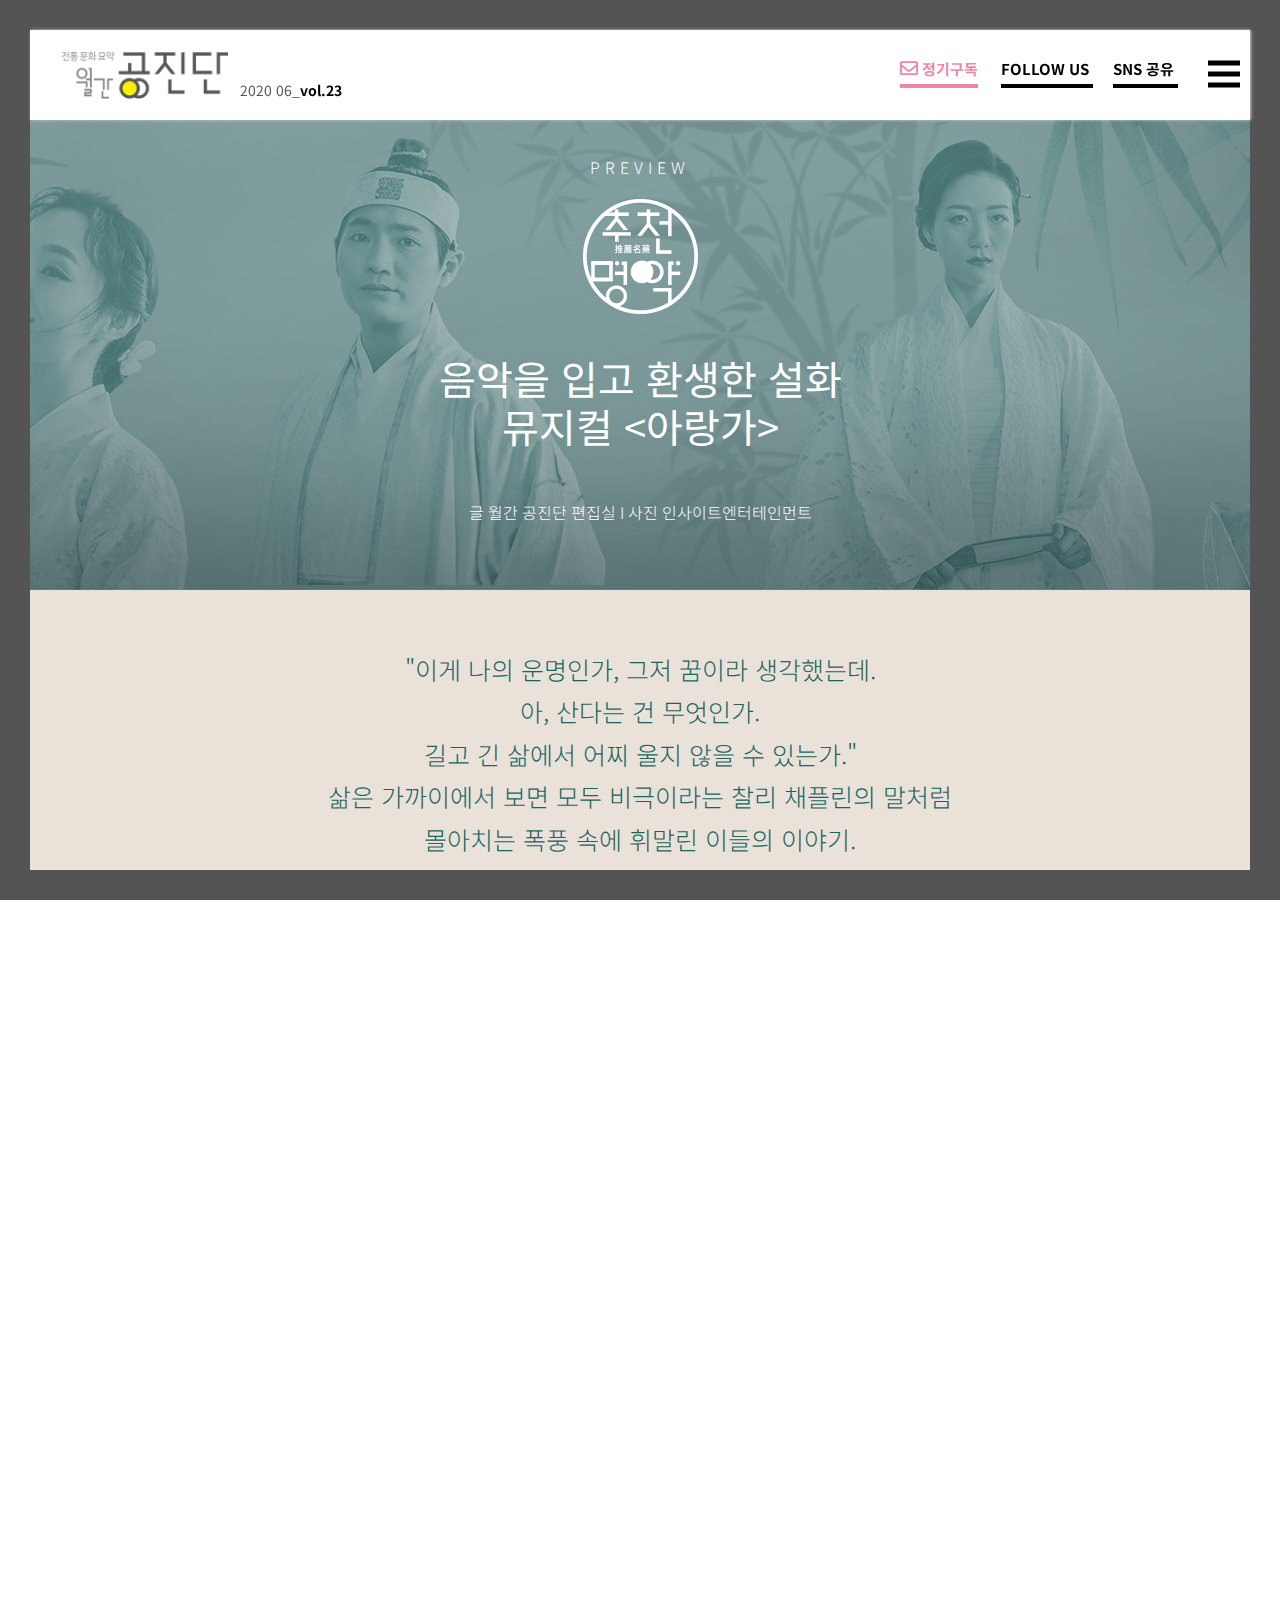
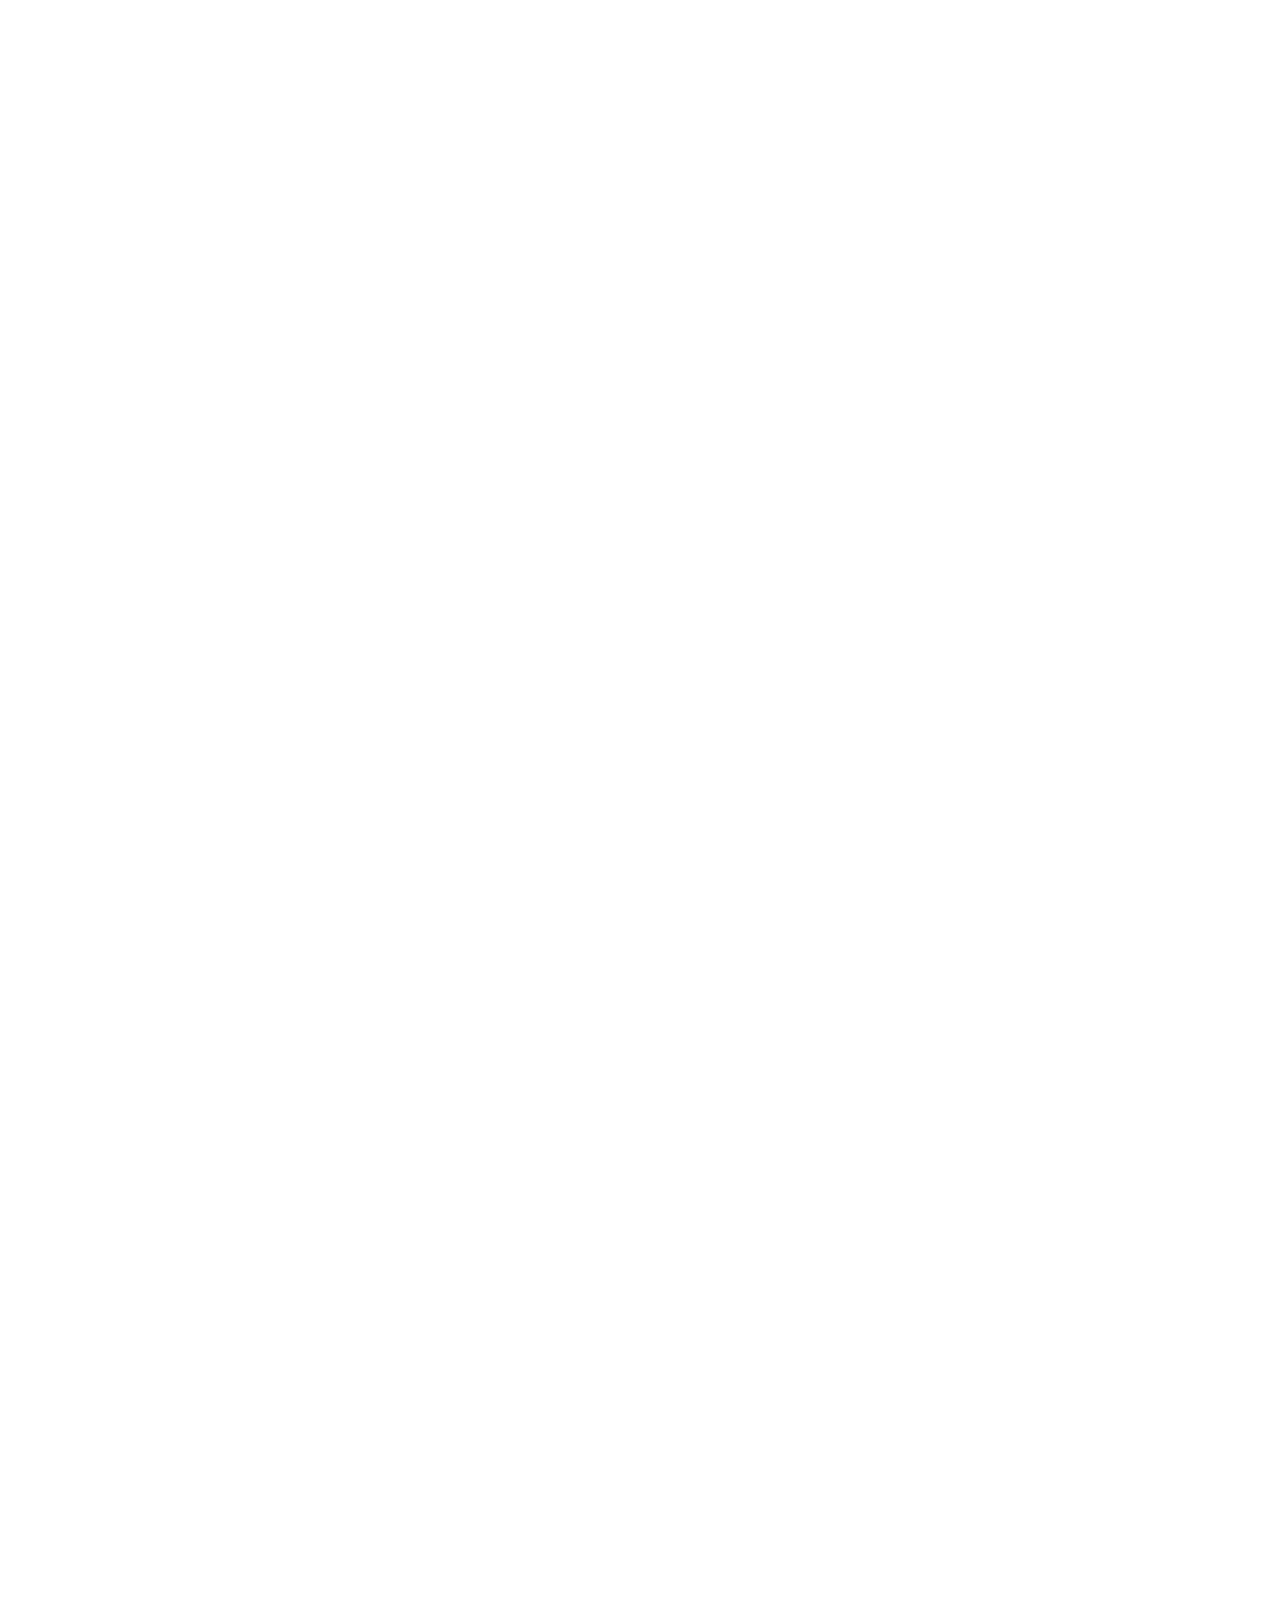
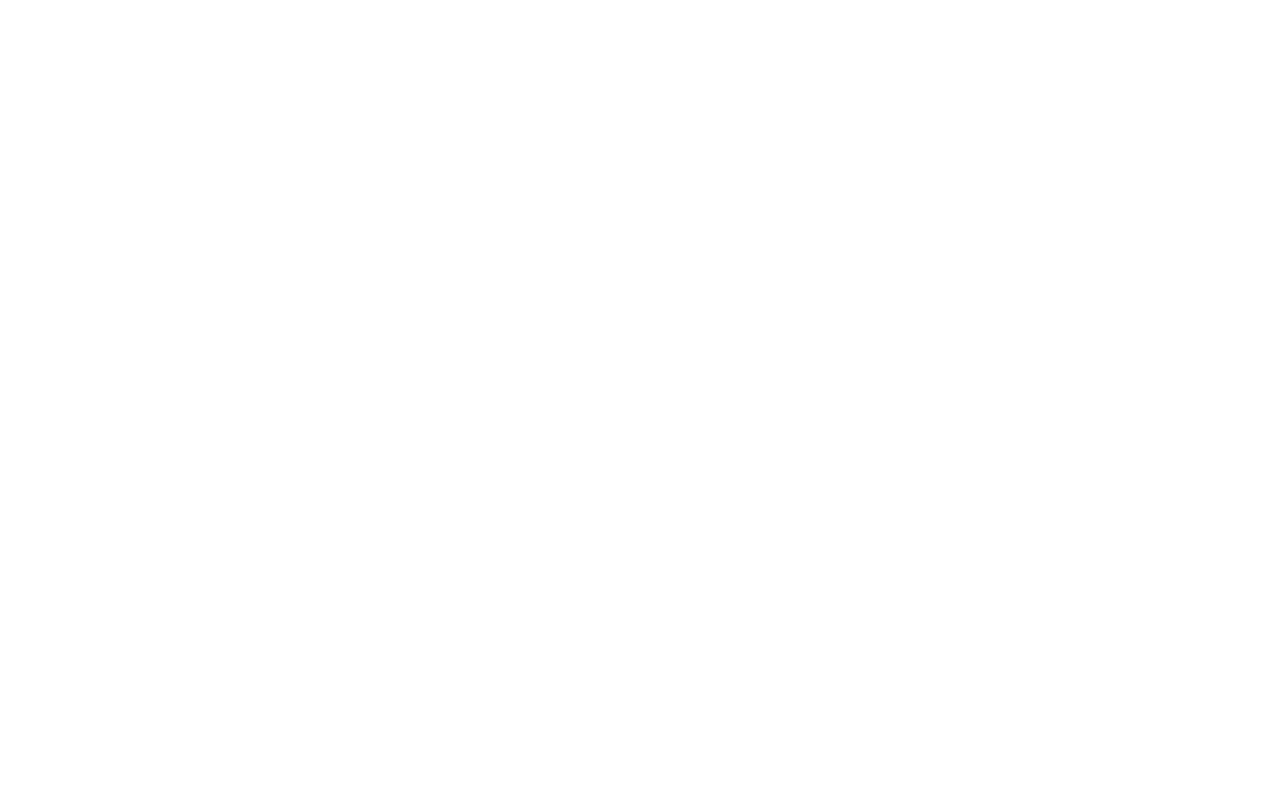
==== commit 9527918b: "bugfix: validator 결과에 맞게 수정, cross browsing test" ====
--- a/preview.html
+++ b/preview.html
@@ -22,384 +22,389 @@
 
 <body>
   <div class="frame">
-    <div class="wrap">
-      <div class="scroll">
-        <section class="header-box">
-          <div class="title">
-            <a href="index.html">
-              <h1 class="logo"><span class="hidden">월간 공진단 로고</span></h1>
-            </a>
-            <span>2020 06_<em>vol.23</em></span>
-          </div>
-          <section class="header-area">
-            <header>
-              <div class="group">
-                <a href="javascript:;" role="button" class="subscribe active"><i class="far fa-envelope"></i> 정기구독</a>
-                <a href="#" class="btn-follow" role="button"><i class="mobile fas fa-link"></i>FOLLOW US
-                  <div class="follow-list">
+    <div class="scroll">
+      <section class="header-box">
+        <h2 class="hidden">상단 메뉴</h2>
+        <div class="title">
+          <a href="index.html">
+            <h1 class="logo"><span class="hidden">월간 공진단 로고</span></h1>
+          </a>
+          <span>2020 06_<em>vol.23</em></span>
+        </div>
+        <section class="header-area">
+          <h2 class="hidden">메뉴 영역</h2>
+          <header>
+            <div class="group">
+              <a href="javascript:;" role="button" class="subscribe active"><i class="far fa-envelope"></i> 정기구독</a>
+              <a href="#" class="btn-follow" role="button"><i class="mobile fas fa-link"></i>FOLLOW US
+                <div class="follow-list">
+                  <ul>
+                    <li><img src="./src/img/header/top_icon01_off.png" alt=""></li>
+                    <li><img src="./src/img/header/top_icon02_off.png" alt=""></li>
+                    <li><img src="./src/img/header/top_icon03_off.png" alt=""></li>
+                    <li><img src="./src/img/header/top_icon04_off.png" alt=""></li>
+                    <li><img src="./src/img/header/top_icon05_off.png" alt=""></li>
+                    <li><img src="./src/img/header/top_icon06_off.png" alt=""></li>
+                  </ul>
+                </div>
+              </a>
+              <a href="javascript:;" role="button" class="btn-sns"><i class="mobile fas fa-share-alt"></i>SNS 공유
+                <div class="sns-list">
+                  <ul>
+                    <li><img src="./src/img/header/top_icon07_off.png" alt=""></li>
+                    <li><img src="./src/img/header/top_icon02_off.png" alt=""></li>
+                    <li><img src="./src/img/header/top_icon03_off.png" alt=""></li>
+                    <li><img src="./src/img/header/top_icon06_off.png" alt=""></li>
+                  </ul>
+                </div>
+              </a>
+
+              <a class="btn-menu" role="button">
+                <span></span>
+                <span></span>
+                <span></span>
+              </a>
+
+              <div class="dark-bg"></div>
+
+              <nav class="detail-page-menu">
+                <div class="searchBar-area">
+                  <i class="fas fa-search"></i>
+                  <input class="searchBar" type="search" placeholder="검색할 단어를 입력해주세요">
+                </div>
+
+                <ul class="gnb">
+                  <li>
+                    <a href="./preview.html">
+                      <p class="type">PREVIEW</p>
+                      <p class="keyword">추천명약</p>
+                      <p class="title">음악을 입고 환생한 설화<br>뮤지컬 &lt;아랑가&gt;
+                      </p>
+                    </a>
+                  </li>
+                  <li>
+                    <p class="type">REVIEW</p>
+                    <p class="keyword">명약보감</p>
+                    <p class="title">
+                      &lt;스웨그에이지:외쳐, 조선!&gt;이<br>기립박수를 받은 까닭은
+                    </p>
+                  </li>
+                  <li>
+                    <p class="type">PEOPLE</p>
+                    <p class="keyword">그들의 이력서</p>
+                    <p class="title">이중관점, 동일감각<br>안상욱 a.k.a 경이</p>
+                  </li>
+                  <li>
+                    <p class="type">STORY</p>
+                    <p class="keyword">풍류재담</p>
+                    <p class="title">역사에 공백은 없다!<br>교훈운 찾는 자의 것일 뿐</p>
+                  </li>
+                  <li>
+                    <p class="type">CHOICE</p>
+                    <p class="keyword">연희살롱</p>
+                    <p class="title">이럴 때 이런 음악,<br>6월 감성 트렌드</p>
+                  </li>
+                </ul>
+
+                <ul class="mnb">
+                  <li>
+                    <span class="title">공진단 소식</span>
+                    <span class="sub-title">전통공연예술계 다양한 소식</span>
+                  </li>
+                  <li>
+                    <span class="title">공진단 달력</span>
+                    <span class="sub-title">이 달의 공연 모아보기</span>
+                  </li>
+                  <li>
+                    <span class="title">이벤트</span>
+                    <span class="sub-title">공진단이 드리는 특별한 선물</span>
+                  </li>
+                </ul>
+
+                <ul class="bnb">
+                  <li>정기구독</li>
+                  <li>과월호 보기</li>
+                  <li>공연등록</li>
+                </ul>
+
+                <button class="btn-close-menu">
+                  <span></span>
+                  <span></span>
+                </button>
+              </nav>
+            </div>
+          </header>
+        </section>
+      </section>
+
+      <main>
+        <section class="title-area">
+          <h2 class="hidden">제목</h2>
+          <p class="point-title">PREVIEW</p>
+          <img src="./src/img/preivew/sub_tit07.png" alt="">
+          <p class="title">음악을 입고 환생한 설화<br>뮤지컬 &lt;아랑가&gt;
+          </p>
+          <p class="info">글 월간 공진단 편집실 Ι 사진 인사이트엔터테인먼트</p>
+        </section>
+
+        <section class="text-area">
+          <h2 class="hidden">본문</h2>
+          <article class="ment">
+            <h3 class="hidden">간단 요약</h3>
+            <p>"이게 나의 운명인가, 그저 꿈이라 생각했는데.</p>
+            <p>아, 산다는 건 무엇인가.</p>
+            <p>길고 긴 삶에서 어찌 울지 않을 수 있는가."</p>
+            <p>삶은 가까이에서 보면 모두 비극이라는 찰리 채플린의 말처럼</p>
+            <p>몰아치는 폭풍 속에 휘말린 이들의 이야기.</p>
+            <p>한나절 꿈결 같았던 아랑의 사랑가가 다시 찾아온다.</p>
+          </article>
+          <div class="inner">
+            <article class="intro">
+              <h3 class="hidden">상세 설명</h3>
+              <p>
+                &lt;삼국사기&gt; 열전에 수록된 '도미설화(都彌說話)'를 무대로 불러온 창작 뮤지컬 &lt;아랑가&gt;는 판소리를 극의 다양한 형태로 사용해 서양과 동양 음악의 절묘한 조화를
+                추구했다는 점에서
+                '새로운
+                창작 뮤지컬의 패러다임'을 제시했다는 평을 받았다. 판소리의 여백의 미를 담고 있으면서도 작품 전체의 분위기는 매우 현대적이다. 애절한 사랑 이야기 같지만 인간의 욕망, 사랑,
+                삶,
+                죽음 등 인간의 내면과 인생에 대해 진지한 질문을 던진다. 세 번째 시즌, 25주년을 맞은 정동극장에서 관객들을 만나게 될 뮤지컬 '아랑가'는 작품이 가진 고유 색채는 살리고
+                전
+                배역을 새롭게 캐스팅하여 작품에 새바람을 불러일으킬 예정이다.
+              </p>
+            </article>
+
+            <section class="view-point">
+              <img src="./src/img/preivew/ico1.png" alt="">
+              <p class="section-title">view point</p>
+              <h2>모르면 그냥 지나칠 뷰 포인트</h2>
+              <dl>
+                <dt class="view-point-title">point 1. 창극과 뮤지컬의 절묘한 합</dt>
+                <dd class="view-point-content-wrap">
+                <dd class="view-point-img">
+                  <div class="img-wrap">
                     <ul>
-                      <li><img src="./src/img/header/top_icon01_off.png" alt=""></li>
-                      <li><img src="./src/img/header/top_icon02_off.png" alt=""></li>
-                      <li><img src="./src/img/header/top_icon03_off.png" alt=""></li>
-                      <li><img src="./src/img/header/top_icon04_off.png" alt=""></li>
-                      <li><img src="./src/img/header/top_icon05_off.png" alt=""></li>
-                      <li><img src="./src/img/header/top_icon06_off.png" alt=""></li>
+                      <li class="image01"></li>
+                      <li class="image02"></li>
+                      <li class="image03"></li>
                     </ul>
                   </div>
-                </a>
-                <a href="javascript:;" role="button" class="btn-sns"><i class="mobile fas fa-share-alt"></i>SNS 공유
-                  <div class="sns-list">
-                    <ul>
-                      <li><img src="./src/img/header/top_icon07_off.png" alt=""></li>
-                      <li><img src="./src/img/header/top_icon02_off.png" alt=""></li>
-                      <li><img src="./src/img/header/top_icon03_off.png" alt=""></li>
-                      <li><img src="./src/img/header/top_icon06_off.png" alt=""></li>
-                    </ul>
-                  </div>
-                </a>
-
-                <a class="btn-menu" role="button" aria-modal="true">
-                  <span></span>
-                  <span></span>
-                  <span></span>
-                </a>
-
-                <div class="dark-bg"></div>
-
-                <nav class="detail-page-menu">
-                  <div class="searchBar-area">
-                    <i class="fas fa-search"></i>
-                    <input class="searchBar" type="search" placeholder="검색할 단어를 입력해주세요">
-                  </div>
-
-                  <ul class="gnb">
-                    <li>
-                      <a href="./preview.html">
-                        <p class="type">PREVIEW</p>
-                        <p class="keyword">추천명약</p>
-                        <p class="title">음악을 입고 환생한 설화<br>뮤지컬 <아랑가>
-                        </p>
-                      </a>
-                    </li>
-                    <li>
-                      <p class="type">REVIEW</p>
-                      <p class="keyword">명약보감</p>
-                      <p class="title">
-                        <스웨그에이지:외쳐, 조선!>이<br>기립박수를 받은 까닭은
-                      </p>
-                    </li>
-                    <li>
-                      <p class="type">PEOPLE</p>
-                      <p class="keyword">그들의 이력서</p>
-                      <p class="title">이중관점, 동일감각<br>안상욱 a.k.a 경이</p>
-                    </li>
-                    <li>
-                      <p class="type">STORY</p>
-                      <p class="keyword">풍류재담</p>
-                      <p class="title">역사에 공백은 없다!<br>교훈운 찾는 자의 것일 뿐</p>
-                    </li>
-                    <li>
-                      <p class="type">CHOICE</p>
-                      <p class="keyword">연희살롱</p>
-                      <p class="title">이럴 때 이런 음악,<br>6월 감성 트렌드</p>
-                    </li>
-                  </ul>
-
-                  <ul class="mnb">
-                    <li>
-                      <span class="title">공진단 소식</span>
-                      <span class="sub-title">전통공연예술계 다양한 소식</span>
-                    </li>
-                    <li>
-                      <span class="title">공진단 달력</span>
-                      <span class="sub-title">이 달의 공연 모아보기</span>
-                    </li>
-                    <li>
-                      <span class="title">이벤트</span>
-                      <span class="sub-title">공진단이 드리는 특별한 선물</span>
-                    </li>
-                  </ul>
-
-                  <ul class="bnb">
-                    <li>정기구독</li>
-                    <li>과월호 보기</li>
-                    <li>공연등록</li>
-                  </ul>
-
-                  <button class="btn-close-menu">
-                    <span></span>
-                    <span></span>
-                  </button>
-                </nav>
+                </dd>
+                <dd class="view-point-text">
+                  뮤지컬 &lt;아랑가&gt;의 소재가 된 '도미설화'는 개로 왕과 도미부부에 관한 설화다. 행실이 곧고 아름다웠던 도미의 아내에 대한 칭송을 들은
+                  왕이
+                  도미를 불러 "좋은 말로 꾀면 마음을 움직이지 않을 사람이 없다"하고 이에 도미는 "신의 아내는 죽더라도 마음을 고치지 않을 것"이라 답한다. 이들을 시험하기 위해 계략을 꾸민
+                  왕과
+                  이에
+                  저항하며 신의와 절개를 지키는 도미부부의 모습을 그린다. 뮤지컬 &lt;아랑가&gt;는 이 설화에 상상력을 더했다. 인간의 감정선을 풍부하게 그려나가는 극의 전개도 주의 깊게 볼
+                  만하지만,
+                  무엇보다
+                  고전음악과 서양음악의 결합이 돋보인다. 판소리와 뮤지컬 넘버를 다양한 형태로 배치하여 극의 특색을 살리며 장르간의 절묘한 조화를 추구했다. 일반 뮤지컬 작품과 달리 판소리로
+                  극을
+                  해설하는 '도창'의 등장은 &lt;아랑가&gt;의 성격을 확실하게 보여주는 장치다. '도창'은 인물 간의 심리와 긴박한 장면들을 우리 소리로 풀어가며 긴장감을 더해준다.
+                </dd>
+                </dd>
+              </dl>
+              <dl class="cross">
+                <dt class="view-point-title">
+                  point 2. 아랑가, 이유 있는 삼연
+                </dt>
+                <dd class="view-point-content-wrap">
+                <dd class="view-point-video">
+                  <iframe src="https://www.youtube.com/embed/5SD9_gNKvEo"
+                    allow="accelerometer; encrypted-media; gyroscope; picture-in-picture" allowfullscreen></iframe>
+                  <div>2019 공연 하이라이트 ©더뮤지컬</div>
+                </dd>
+                <dd class="view-point-text">
+                  뮤지컬 &lt;아랑가&gt;는 2014년 '아시안 시어터 스쿨 페스티벌' 최우수작품상 수상을 시작으로, 2015년 'CJ 크리에이티브 마인즈' 리딩
+                  공연
+                  및 '서울뮤지컬페스티벌' 예그린 앙코르 최우수 작품에 선정되며 정식 공연 개막 전부터 큰 화제를 모았다. 3년 여의 작품 개발 과정을 통해 완성도 높은 작품으로 2016년 첫
+                  무대를
+                  올려
+                  2016년 예그린어워드 3관왕(연출상, 혁신상, 남우주연상)을 수상했다. 2019년 재연을 거치며 또 한 번 관객과 평단의 호평을 이끌어내고 '2020년 한국뮤지컬어워즈'
+                  작품상을
+                  수상하며 스테디셀러 뮤지컬로 자리 잡았다. &lt;아랑가&gt;를 본 많은 관객이 극의 깊은 여운을 이야기하며 삼연으로 다시 볼 수 있기를 고대했다.
+                </dd>
+                </dd>
+              </dl>
+              <dl>
+                <dt class="view-point-title">point 3. 무대 위 새로운 표정</dt>
+                <dd class="view-point-content-wrap">
+                <dd class="view-point-video">
+                  <iframe src="https://www.youtube.com/embed/wLM5usk3z1I"
+                    allow="accelerometer; encrypted-media; gyroscope; picture-in-picture" allowfullscreen></iframe>
+                  <div>2020 뮤지컬 아랑가 모션 포스터 ©정동극장</div>
+                </dd>
+                <dd class="view-point-text">
+                  세 번째 시즌을 맞은 &lt;아랑가&gt;에는 새로운 배우들이 대거 캐스팅됐다. 나라를 멸망시킬 거라는 저주의 트라우마와 아랑에 대한 사랑으로
+                  파멸에
+                  이르는 백제 왕 개로 역에 송원근과 박정원이, 개로에 맞서 자신을 지키고자 하는 아랑 역에 정연과 이지숙이 캐스팅됐다. 백제와 개로에 대한 충심, 그리고 아랑에 대한 사랑으로
+                  비극에
+                  이르는 도미 장군 역에는 박민성과 김대현이 함께한다. 고구려 첩자의 신분을 숨기고 백제의 국사로 자신의 신념을 지키는 도림 역에 양승리와 한규정이, 도미와 아랑의 은혜를 받은
+                  소년
+                  사한
+                  역에 이진우와 김정래가 캐스팅되었다. 작품을 안과 밖에서 다양한 형태로 이끌어 가는 도창 역에는 이 작품의 작창이기도 한 박인혜, 그리고 정지혜가 함께한다. 각자 자신이 처한
+                  상황과
+                  감정에 휘말리기도 하고, 격렬한 삶의 자세를 취하기도 하는 캐릭터들이 선보이는 내밀한 연기는 관객들을 감정의 폭풍 속으로 안내한다. 어떤 인물에 감정을 몰입할 것인지는 온전히
+                  관객
+                  본인의
+                  선택이며 의지일 것이다.
+                </dd>
+                </dd>
+              </dl>
+            </section>
+
+            <section class="stage-behind">
+              <img src="./src/img/preivew/ico2.png" alt="">
+              <p class="section-title">stage behind</p>
+              <h2>알고 보면 더 재밌을 무대 뒷이야기</h2>
+              <p>
+                &lt;아랑가&gt;는 김가람 작가, 이한밀 작곡가, 박인혜 작창 등 젊은 창작진들이 열정과 상상력이 담긴 작품이다. &lt;쓰릴미&gt;, &lt;데미안&gt;의 이대웅 연출과
+                &lt;영웅&gt;, &lt;신과 함께&gt;의
+                박동우
+                예술감독의
+                협업도 빛을 발한다. 이번 공연은 더 커진 정동극장 무대의 장점을 살려 라이브 연주단을 무대 위에 배치했다. 뮤지컬과 전통음악의 결합이 특징인 작품인 만큼 연주자들도
+                출연진이라는 개념으로 장면에 따라 공연의 일부로 모습을 드러낸다. 프로시니엄 라인을 뚫고 객석으로 파고든 무대 바닥만큼 관객들이 공연에 더 깊이 몰입할 수 있는
+                무대를
+                기대해봐도 좋을 것 같다.
+              </p>
+            </section>
+
+            <section class="content-detail">
+              <h2 class="a11y-hidden">공연안내</h2>
+              <div class="left">
+                <img src="./src/img/preivew/img_show.jpg" alt="">
               </div>
-            </header>
-          </section>
+              <div class="right">
+                <p>공연안내</p>
+                <strong>뮤지컬 &lt;아랑가&gt;</strong>
+                <dl>
+                  <dt>일시</dt>
+                  <dd>2020. 5. 22 ~ 7. 26 /</dd>
+                  <dd>화~금 20:00 수 16:00, 20:00 <span class="line-break"> 주말 15:00, 18:30</span></dd>
+
+                  <dt>장소</dt>
+                  <dd>정동극장 서울</dd>
+
+                  <dt>관람</dt>
+                  <dd>R석 66,000 S석 44,000</dd>
+
+                  <dt>문의</dt>
+                  <dd>정동극장 02-541-7110</dd>
+                </dl>
+                <a href="#" class="btn-show-more">자세히보기</a>
+              </div>
+            </section>
+          </div>
+
         </section>
-
-        <main>
-          <section class="title-area">
-            <p class="point-title">PREVIEW</p>
-            <img src="./src/img/preivew/sub_tit07.png" alt="">
-            <p class="title">음악을 입고 환생한 설화<br>뮤지컬 <아랑가>
-            </p>
-            <p class="info">글 월간 공진단 편집실 Ι 사진 인사이트엔터테인먼트</p>
-          </section>
-
-          <section class="text-area">
-            <article class="ment">
-              <p>"이게 나의 운명인가, 그저 꿈이라 생각했는데.</p>
-              <p>아, 산다는 건 무엇인가.</p>
-              <p>길고 긴 삶에서 어찌 울지 않을 수 있는가."</p>
-              <p>삶은 가까이에서 보면 모두 비극이라는 찰리 채플린의 말처럼</p>
-              <p>몰아치는 폭풍 속에 휘말린 이들의 이야기.</p>
-              <p>한나절 꿈결 같았던 아랑의 사랑가가 다시 찾아온다.</p>
-            </article>
-            <div class="inner">
-              <article class="intro">
-                <p>
-                  <삼국사기> 열전에 수록된 '도미설화(都彌說話)'를 무대로 불러온 창작 뮤지컬 <아랑가>는 판소리를 극의 다양한 형태로 사용해 서양과 동양 음악의 절묘한 조화를 추구했다는 점에서
-                      '새로운
-                      창작 뮤지컬의 패러다임'을 제시했다는 평을 받았다. 판소리의 여백의 미를 담고 있으면서도 작품 전체의 분위기는 매우 현대적이다. 애절한 사랑 이야기 같지만 인간의 욕망, 사랑,
-                      삶,
-                      죽음 등 인간의 내면과 인생에 대해 진지한 질문을 던진다. 세 번째 시즌, 25주년을 맞은 정동극장에서 관객들을 만나게 될 뮤지컬 '아랑가'는 작품이 가진 고유 색채는 살리고
-                      전
-                      배역을 새롭게 캐스팅하여 작품에 새바람을 불러일으킬 예정이다.
-                </p>
-              </article>
-
-              <section class="view-point">
-                <img src="./src/img/preivew/ico1.png" alt="">
-                <p class="section-title">view point</p>
-                <strong>모르면 그냥 지나칠 뷰 포인트</strong>
-                <dl>
-                  <dt class="view-point-title">point 1. 창극과 뮤지컬의 절묘한 합</dt>
-                  <dd>
-                  <dd class="view-point-img">
-                    <div class="img-wrap">
-                      <ul>
-                        <li class="image01"></li>
-                        <li class="image02"></li>
-                        <li class="image03"></li>
-                      </ul>
-                    </div>
-                  </dd>
-                  <dd class="view-point-text">
-                    뮤지컬 <아랑가>의 소재가 된 '도미설화'는 개로 왕과 도미부부에 관한 설화다. 행실이 곧고 아름다웠던 도미의 아내에 대한 칭송을 들은
-                      왕이
-                      도미를 불러 "좋은 말로 꾀면 마음을 움직이지 않을 사람이 없다"하고 이에 도미는 "신의 아내는 죽더라도 마음을 고치지 않을 것"이라 답한다. 이들을 시험하기 위해 계략을 꾸민
-                      왕과
-                      이에
-                      저항하며 신의와 절개를 지키는 도미부부의 모습을 그린다. 뮤지컬 <아랑가>는 이 설화에 상상력을 더했다. 인간의 감정선을 풍부하게 그려나가는 극의 전개도 주의 깊게 볼
-                        만하지만,
-                        무엇보다
-                        고전음악과 서양음악의 결합이 돋보인다. 판소리와 뮤지컬 넘버를 다양한 형태로 배치하여 극의 특색을 살리며 장르간의 절묘한 조화를 추구했다. 일반 뮤지컬 작품과 달리 판소리로
-                        극을
-                        해설하는 '도창'의 등장은 <아랑가>의 성격을 확실하게 보여주는 장치다. '도창'은 인물 간의 심리와 긴박한 장면들을 우리 소리로 풀어가며 긴장감을 더해준다.
-                  </dd>
-                  </dd>
-                </dl>
-                <dl class="cross">
-                  <dt class="view-point-title">
-                    point 2. 아랑가, 이유 있는 삼연
-                  </dt>
-                  <dd>
-                  <dd class="view-point-video">
-                    <iframe src="https://www.youtube.com/embed/5SD9_gNKvEo" frameborder="0"
-                      allow="accelerometer; encrypted-media; gyroscope; picture-in-picture" allowfullscreen></iframe>
-                    <div>2019 공연 하이라이트 ©더뮤지컬</div>
-                    </ul>
-                  </dd>
-                  <dd class="view-point-text">
-                    뮤지컬 <아랑가>는 2014년 '아시안 시어터 스쿨 페스티벌' 최우수작품상 수상을 시작으로, 2015년 'CJ 크리에이티브 마인즈' 리딩
-                      공연
-                      및 '서울뮤지컬페스티벌' 예그린 앙코르 최우수 작품에 선정되며 정식 공연 개막 전부터 큰 화제를 모았다. 3년 여의 작품 개발 과정을 통해 완성도 높은 작품으로 2016년 첫
-                      무대를
-                      올려
-                      2016년 예그린어워드 3관왕(연출상, 혁신상, 남우주연상)을 수상했다. 2019년 재연을 거치며 또 한 번 관객과 평단의 호평을 이끌어내고 '2020년 한국뮤지컬어워즈'
-                      작품상을
-                      수상하며 스테디셀러 뮤지컬로 자리 잡았다. <아랑가>를 본 많은 관객이 극의 깊은 여운을 이야기하며 삼연으로 다시 볼 수 있기를 고대했다.
-                  </dd>
-                  </dd>
-                </dl>
-                <dl>
-                  <dt class="view-point-title">point 3. 무대 위 새로운 표정</dt>
-                  <dd>
-                  <dd class="view-point-video">
-                    <iframe src="https://www.youtube.com/embed/wLM5usk3z1I" frameborder="0"
-                      allow="accelerometer; encrypted-media; gyroscope; picture-in-picture" allowfullscreen></iframe>
-                    <div>2020 뮤지컬 아랑가 모션 포스터 ©정동극장</div>
-                    </ul>
-                  </dd>
-                  <dd class="view-point-text">
-                    세 번째 시즌을 맞은 <아랑가>에는 새로운 배우들이 대거 캐스팅됐다. 나라를 멸망시킬 거라는 저주의 트라우마와 아랑에 대한 사랑으로
-                      파멸에
-                      이르는 백제 왕 개로 역에 송원근과 박정원이, 개로에 맞서 자신을 지키고자 하는 아랑 역에 정연과 이지숙이 캐스팅됐다. 백제와 개로에 대한 충심, 그리고 아랑에 대한 사랑으로
-                      비극에
-                      이르는 도미 장군 역에는 박민성과 김대현이 함께한다. 고구려 첩자의 신분을 숨기고 백제의 국사로 자신의 신념을 지키는 도림 역에 양승리와 한규정이, 도미와 아랑의 은혜를 받은
-                      소년
-                      사한
-                      역에 이진우와 김정래가 캐스팅되었다. 작품을 안과 밖에서 다양한 형태로 이끌어 가는 도창 역에는 이 작품의 작창이기도 한 박인혜, 그리고 정지혜가 함께한다. 각자 자신이 처한
-                      상황과
-                      감정에 휘말리기도 하고, 격렬한 삶의 자세를 취하기도 하는 캐릭터들이 선보이는 내밀한 연기는 관객들을 감정의 폭풍 속으로 안내한다. 어떤 인물에 감정을 몰입할 것인지는 온전히
-                      관객
-                      본인의
-                      선택이며 의지일 것이다.
-                  </dd>
-                  </dd>
-                </dl>
-              </section>
-
-              <section class="stage-behind">
-                <img src="./src/img/preivew/ico2.png" alt="">
-                <p class="section-title">stage behind</p>
-                <strong>알고 보면 더 재밌을 무대 뒷이야기</strong>
-                <p>
-                  <아랑가>는 김가람 작가, 이한밀 작곡가, 박인혜 작창 등 젊은 창작진들이 열정과 상상력이 담긴 작품이다. <쓰릴미>, <데미안>의 이대웅 연출과 <영웅>, <신과 함께>의 박동우
-                            예술감독의
-                            협업도 빛을 발한다. 이번 공연은 더 커진 정동극장 무대의 장점을 살려 라이브 연주단을 무대 위에 배치했다. 뮤지컬과 전통음악의 결합이 특징인 작품인 만큼 연주자들도
-                            출연진이라는 개념으로 장면에 따라 공연의 일부로 모습을 드러낸다. 프로시니엄 라인을 뚫고 객석으로 파고든 무대 바닥만큼 관객들이 공연에 더 깊이 몰입할 수 있는
-                            무대를
-                            기대해봐도 좋을 것 같다.
-                </p>
-              </section>
-
-              <section class="content-detail">
-                <h2 class="a11y-hidden">공연안내</h2>
-                <div class="left">
-                  <img src="./src/img/preivew/img_show.jpg" alt="">
-                </div>
-                <div class="right">
-                  <p>공연안내</p>
-                  <strong>뮤지컬 <아랑가></strong>
-                  <dl>
-                    <dt>일시</dt>
-                    <dd>2020. 5. 22 ~ 7. 26 /</dd>
-                    <dd>화~금 20:00 수 16:00, 20:00 <span class="line-break"> 주말 15:00, 18:30</span></dd>
-
-                    <dt>장소</dt>
-                    <dd>정동극장 서울</dd>
-
-                    <dt>관람</dt>
-                    <dd>R석 66,000 S석 44,000</dd>
-
-                    <dt>문의</dt>
-                    <dd>정동극장 02-541-7110</dd>
-                  </dl>
-                  <a href="#" class="btn-show-more">자세히보기</a>
-                </div>
-              </section>
-            </div>
-
-          </section>
-        </main>
-
-        <div class="share">
-          <div class="inner">
-            <div class="share-container">
-              <p>이 기사가 마음에 드셨다면 다른 사람과 공유해보세요.</p>
-              <div class="share-btn">
-                <a href="#">
-                  <i class="fas fa-share-alt"></i>
-                  SNS 공유
-                </a>
-                <a href="#">
-                  <i class="fas fa-share-square"></i>
-                  링크 복사
-                </a>
-              </div>
-              </dib>
+      </main>
+
+      <div class="share">
+        <div class="inner">
+          <div class="share-container">
+            <p>이 기사가 마음에 드셨다면 다른 사람과 공유해보세요.</p>
+            <div class="share-btn">
+              <a href="#">
+                <i class="fas fa-share-alt"></i>
+                SNS 공유
+              </a>
+              <a href="#">
+                <i class="fas fa-share-square"></i>
+                링크 복사
+              </a>
             </div>
           </div>
         </div>
-
-        <section class="banner">
-          <div class="inner">
-            <div class="banner-container">
-              <a href="#">
-                <p class="point-title">CHOICE | 연희살롱</p>
-                <p class="content-title">이럴 때 이런 음악,<br>6월 감성 트렌드</p>
-                <div class="btn-more"></div>
-              </a>
-            </div>
-            <div class="banner-container">
-              <a href="#">
-                <p class="point-title">REVIEW | 명약보감</p>
-                <p class="content-title">
-                  <스웨그에이지: 외쳐,조선!>이<br>기립박수를 받은 까닭은
-                </p>
-                <div class="btn-more"></div>
-              </a>
-            </div>
-          </div>
-        </section>
-
-        <section class="other-show">
-          <div class="inner">
-            <h2># 이런 공연은 어떠세요?</h2>
-            <ul>
-              <li>
-                <a href="#">
-                  <div><img src="./src/img/calendar/calendar02_on.jpg" alt=""></div>
-                  <p class="sub-title">시대를 관통하는 춤의 위력</p>
-                  <p class="title">국립 무용단 <제의>
-                  </p>
-                </a>
-              </li>
-              <li>
-                <a href="#">
-                  <div><img src="./src/img/calendar/calendar03_on.jpg" alt=""></div>
-                  <p class="sub-title">젊은 '꾼'들이 만드는 국악 파티</p>
-                  <p class="title">
-                    <짬콘서트 : 조선클럽>
-                  </p>
-                </a>
-              </li>
-              <li>
-                <a href="#">
-                  <div><img src="./src/img/calendar/calendar05_on.jpg" alt=""></div>
-                  <p class="sub-title">관현악시리즈Ⅳ</p>
-                  <p class="title">
-                    <2020 겨레의 노래뎐></2020>
-                  </p>
-                </a>
-              </li>
-              <li>
-                <a href="#">
-                  <div><img src="./src/img/calendar/calendar06_on.jpg" alt=""></div>
-                  <p class="sub-title">창작악단 신진예술가</p>
-                  <p class="title">
-                    <청춘, 청어람>
-                  </p>
-                </a>
-              </li>
-            </ul>
-          </div>
-        </section>
-
-        <div class="subscribe-area">
-          <div class="inner">
-            <p>정기구독을 신청하시면 매달 이메일로 뉴스레터가 발송됩니다</p>
-            <a class="btn-subscribe" href="#">정기구독 신청하기
+      </div>
+
+      <section class="banner">
+        <h2 class="hidden">배너</h2>
+        <div class="inner">
+          <div class="banner-container">
+            <a href="#">
+              <p class="point-title">CHOICE | 연희살롱</p>
+              <p class="content-title">이럴 때 이런 음악,<br>6월 감성 트렌드</p>
               <div class="btn-more"></div>
             </a>
           </div>
-        </div>
-
-        <footer>
-          <div class="inner">
-            <h2 class="logo">
-              <a href="#"><img src="./src/img/footer/10th_logo.png" alt=""></a>
-              <span class="a11y-hidden">전통공연예술진흥재단</span>
-            </h2>
-            <p>발행인 정성숙 | 편집팀장 심재흥 | 기획 박혜주 | 아트디렉터 이슬 | 사진 김태화 | 편집실 대외협력팀 02-580-3269 | webzine@kotpa.org |
-            </p>
-            <address> 16757 서울특별시 서초구 서초동 남부순환로 2364 국악연수관 1층</address>
-            <p class="copyright">
-              Copyright 2020 Korean Traditional Performing Arts Foundation. All Rights Reserved.
-            </p>
+          <div class="banner-container">
+            <a href="#">
+              <p class="point-title">REVIEW | 명약보감</p>
+              <p class="content-title">
+                &lt;스웨그에이지: 외쳐,조선!&gt;이<br>기립박수를 받은 까닭은
+              </p>
+              <div class="btn-more"></div>
+            </a>
           </div>
-        </footer>
+        </div>
+      </section>
+
+      <section class="other-show">
+        <div class="inner">
+          <h2># 이런 공연은 어떠세요?</h2>
+          <ul>
+            <li>
+              <a href="#">
+                <div><img src="./src/img/calendar/calendar02_on.jpg" alt=""></div>
+                <p class="sub-title">시대를 관통하는 춤의 위력</p>
+                <p class="title">국립 무용단 &lt;제의&gt;
+                </p>
+              </a>
+            </li>
+            <li>
+              <a href="#">
+                <div><img src="./src/img/calendar/calendar03_on.jpg" alt=""></div>
+                <p class="sub-title">젊은 '꾼'들이 만드는 국악 파티</p>
+                <p class="title">
+                  &lt;짬콘서트 : 조선클럽&gt;
+                </p>
+              </a>
+            </li>
+            <li>
+              <a href="#">
+                <div><img src="./src/img/calendar/calendar05_on.jpg" alt=""></div>
+                <p class="sub-title">관현악시리즈Ⅳ</p>
+                <p class="title">
+                  &lt;2020 겨레의 노래뎐&gt;
+                </p>
+              </a>
+            </li>
+            <li>
+              <a href="#">
+                <div><img src="./src/img/calendar/calendar06_on.jpg" alt=""></div>
+                <p class="sub-title">창작악단 신진예술가</p>
+                <p class="title">
+                  &lt;청춘, 청어람&gt;
+                </p>
+              </a>
+            </li>
+          </ul>
+        </div>
+      </section>
+
+      <div class="subscribe-area">
+        <div class="inner">
+          <p>정기구독을 신청하시면 매달 이메일로 뉴스레터가 발송됩니다</p>
+          <a class="btn-subscribe" href="#">정기구독 신청하기
+            <div class="btn-more"></div>
+          </a>
+        </div>
       </div>
+
+      <footer>
+        <div class="inner">
+          <h2 class="logo">
+            <a href="#"><img src="./src/img/footer/10th_logo.png" alt=""></a>
+            <span class="a11y-hidden">전통공연예술진흥재단</span>
+          </h2>
+          <p>발행인 정성숙 | 편집팀장 심재흥 | 기획 박혜주 | 아트디렉터 이슬 | 사진 김태화 | 편집실 대외협력팀 02-580-3269 | webzine@kotpa.org |
+          </p>
+          <address> 16757 서울특별시 서초구 서초동 남부순환로 2364 국악연수관 1층</address>
+          <p class="copyright">
+            Copyright 2020 Korean Traditional Performing Arts Foundation. All Rights Reserved.
+          </p>
+        </div>
+      </footer>
     </div>
   </div>
 </body>
--- a/src/css/header.css
+++ b/src/css/header.css
@@ -26,7 +26,7 @@
   font-size: 1.5rem;
   border-bottom: 4px solid #000;
   padding: 5px 0;
-  margin: 1rem;
+  margin: 10px;
   font-weight: bold;
   top: -10px;
 }
@@ -65,13 +65,13 @@
   left: 0;
   width: 90px;
   height: auto;
-  background: rgba(255, 255, 255, 0.5);
+  background-color: rgba(255, 255, 255, 0.5);
   display: none;
 }
 
 header .btn-sns .sns-list {
   width: 60px;
-  background: rgba(255, 255, 255, 0.5);
+  background-color: rgba(255, 255, 255, 0.5);
 }
 
 header .btn-follow .follow-list ul,
@@ -93,7 +93,7 @@
   height: 25px;
   position: relative;
   border-bottom: none;
-  margin-left: 2rem;
+  margin-left: 20px;
   cursor: pointer;
 }
 
@@ -116,7 +116,7 @@
 }
 
 header .group .btn-menu:hover span {
-  background: gray;
+  background-color: gray;
 }
 
 header .dark-bg {
@@ -125,7 +125,7 @@
   left: 0;
   width: 100vw;
   height: 100vh;
-  background: rgba(0, 0, 0, 0.5);
+  background-color: rgba(0, 0, 0, 0.5);
   z-index: 30;
   display: none;
   cursor: pointer;
@@ -142,7 +142,7 @@
   background: #67b274;
   overflow-y: scroll;
   box-sizing: border-box;
-  padding: 5rem;
+  padding: 50px;
   font-size: 1.5rem;
   z-index: 30;
 }
@@ -165,7 +165,7 @@
 
 .searchBar-area i {
   position: absolute;
-  top: 1rem;
+  top: 10px;
   left: 0;
   color: #fff;
 }
@@ -209,8 +209,8 @@
 header .gnb li .title {
   color: #fff;
   font-family: 'Nanum Myeongjo', serif;
-  margin-top: 1rem;
-  line-height: 2.5rem;
+  margin-top: 10px;
+  line-height: 25px;
 }
 
 header .mnb {
@@ -218,14 +218,14 @@
 }
 
 header .mnb li {
-  margin-bottom: 1rem;
+  margin-bottom: 10px;
   cursor: pointer;
 }
 
 header .mnb li .title {
   color: #fff;
   font-size: 1.8rem;
-  margin-right: 1rem;
+  margin-right: 10px;
 }
 
 header .mnb li .sub-title {
@@ -241,7 +241,7 @@
 header .bnb li {
   float: left;
   color: #fff;
-  margin-right: 3rem;
+  margin-right: 30px;
   border-bottom: 4px solid #fff;
   padding-bottom: 5px;
   cursor: pointer;
--- a/src/css/preview.css
+++ b/src/css/preview.css
@@ -8,6 +8,8 @@
   width: 100%;
   position: relative;
   overflow-x: hidden;
+  height: 4000px;
+  overflow-y: scroll;
 }
 
 .mobile {
@@ -27,14 +29,8 @@
   -ms-overflow-style: none;
 }
 
-::-webkit-scrollbar {
+.frame::-webkit-scrollbar {
   display: none;
-}
-
-.wrap {
-  width: 100%;
-  box-sizing: border-box;
-  overflow: scroll;
 }
 
 .scroll {
@@ -74,6 +70,7 @@
   background: url('../img/preivew/sub_logo.png') no-repeat center/contain;
   width: 170px;
   height: 90px;
+  z-index: 20;
 }
 
 .header-box .title span {
@@ -91,7 +88,7 @@
 
 header nav {
   right: -60%;
-  width: 50%;
+  width: 38.7%;
 }
 
 .header-area header nav {
@@ -119,6 +116,7 @@
 main .title-area .point-title {
   letter-spacing: 5px;
   padding: 65px 0 20px;
+  font-weight: 300;
 }
 
 main .title-area .title {
@@ -142,7 +140,7 @@
 main .text-area .ment {
   text-align: center;
   font-size: 2.5em;
-  padding: 2.5em;
+  padding: 2.3em;
   border-bottom: 1px solid #196560;
 }
 
@@ -171,7 +169,8 @@
 }
 
 .section-title,
-strong {
+.view-point h2,
+.stage-behind h2 {
   color: #654219;
 }
 
@@ -182,7 +181,8 @@
   letter-spacing: 3px;
 }
 
-strong {
+.view-point strong,
+.stage-behind strong {
   font-weight: 400;
   font-size: 2.6rem;
 }
@@ -209,7 +209,8 @@
   line-height: 1.8em;
 }
 
-.view-point .view-point-img {
+.view-point .view-point-img,
+.view-point .view-point-video {
   float: right;
   width: 42%;
 }
@@ -224,7 +225,17 @@
   width: 42%;
 }
 
-.view-point dl .view-point-video span {
+.view-point .view-point-video {
+  height: 240px;
+  margin-bottom: 30px;
+}
+
+.view-point iframe {
+  width: 100%;
+  height: 100%;
+}
+
+.view-point dl .view-point-video div {
   font-size: 1.3rem;
 }
 
@@ -264,7 +275,6 @@
 .stage-behind p:last-child {
   margin-top: 30px;
   text-align: left;
-  /* word-break: keep-all; */
   line-height: 1.8em;
 }
 
@@ -290,11 +300,12 @@
 
 .content-detail .right {
   float: left;
+  padding-left: 30px;
 }
 
 .content-detail .left img {
   display: block;
-  width: 100%;
+  width: 280px;
   margin-bottom: 50px;
 }
 
@@ -347,7 +358,6 @@
   color: #fff;
 }
 
-
 /* share */
 
 .share {
@@ -378,6 +388,73 @@
   margin-left: 10px;
 }
 
+/* banner */
+
+.banner {
+  margin: 50px 0;
+  overflow: hidden;
+  position: relative;
+}
+
+.banner .banner-container {
+  position: relative;
+  box-sizing: border-box;
+  padding: 2.5em 3em;
+  float: left;
+  background: #fff;
+  width: 50%;
+  background: url('../img/preivew/include_05_on.jpg') no-repeat center/cover;
+}
+
+.banner-container a::after {
+  content: '';
+  display: block;
+  position: absolute;
+  top: 0;
+  left: 0;
+  width: 100%;
+  height: 100%;
+  background-color: rgba(0, 0, 0, 0.3);
+  transition: all 0.5s;
+}
+
+.banner-container:hover a::after {
+  background: transparent;
+}
+
+.banner .banner-container:nth-child(2) {
+  background: url('../img/preivew/include_02_off.jpg') no-repeat center/cover;
+}
+
+.banner .banner-container:first-child {
+  text-align: right;
+}
+
+.banner .banner-container:first-child .btn-more {
+  position: absolute;
+  left: 10px;
+  bottom: 10px;
+  transform: scaleX(-1);
+}
+
+.banner .banner-container:last-child .btn-more {
+  position: absolute;
+  right: 10px;
+  bottom: 10px;
+}
+
+.banner .point-title {
+  font-size: 1.6rem;
+  color: #fff;
+}
+
+.banner .content-title {
+  font-size: 2.2rem;
+  color: #fff;
+  font-weight: normal;
+  padding: 1em 0 0.5em;
+}
+
 /* other-show */
 
 .other-show {
@@ -404,18 +481,49 @@
   margin-left: 6.5%;
 }
 
+.other-show li a {
+  display: block;
+}
+
+.other-show li a div {
+  position: relative;
+}
+
+.other-show li a div::after {
+  content: '';
+  display: block;
+  position: absolute;
+  top: 0;
+  left: 0;
+  width: 100%;
+  height: 100%;
+  background-color: rgba(0, 0, 0, 0.3);
+  transition: all 0.5s;
+}
+
+.other-show li a:hover div::after {
+  background: transparent;
+}
+
 .other-show li img {
-  max-width: 195px;
+  position: relative;
+  width: 100%;
 }
 
 .other-show li .sub-title {
   margin-top: 15px;
   font-size: 1.4rem;
+  white-space: nowrap;
+  overflow: hidden;
+  text-overflow: ellipsis;
 }
 
 .other-show li .title {
   font-size: 1.8rem;
   padding-bottom: 2em;
+  white-space: nowrap;
+  overflow: hidden;
+  text-overflow: ellipsis;
 }
 
 /* subscribe */
@@ -458,70 +566,6 @@
   height: 6px;
 }
 
-/* banner */
-
-.banner {
-  margin: 50px 0;
-  overflow: hidden;
-}
-
-.banner .banner-container {
-  position: relative;
-  box-sizing: border-box;
-  padding: 2em 3em;
-  float: left;
-  background: #fff;
-  width: 50%;
-  background: url('../img/preivew/include_05_on.jpg') no-repeat center/cover;
-}
-
-.banner .banner-container:nth-child(2) {
-  background: url('../img/preivew/include_02_off.jpg') no-repeat center/cover;
-}
-
-.banner .first-banner>a .point-title {
-  color: #ffb3c4;
-  letter-spacing: 2px;
-}
-
-.banner ul {
-  float: right;
-  position: relative;
-  width: 50%;
-}
-
-.banner ul li {
-  position: absolute;
-  top: 0;
-  left: 0;
-  width: 100%;
-  background: #fff;
-  padding: 2em 3em;
-  box-sizing: border-box;
-}
-
-.banner ul li:first-child {
-  background: url('../img/banner/banner_event2.png') no-repeat center/cover;
-}
-
-.banner ul li:nth-child(2) {
-  background: url('../img/banner/banner_event.png') no-repeat center/cover;
-}
-
-.banner .point-title {
-  font-size: 1.5rem;
-  font-weight: bold;
-  color: #fff;
-  letter-spacing: 2px;
-}
-
-.banner .content-title {
-  font-size: 2rem;
-  color: #fff;
-  font-weight: normal;
-  padding: 1em 0 2em;
-}
-
 /* footer */
 
 footer {
@@ -544,15 +588,15 @@
 
 footer .top {
   font-size: 1.5rem;
-  padding-right: 3rem;
-  position: absolute;
-  top: 3rem;
+  padding-right: 30px;
+  position: absolute;
+  top: 30px;
   right: 0;
   cursor: pointer;
 }
 
 footer .top img {
-  margin-left: 1rem;
+  margin-left: 10px;
   position: absolute;
   top: 2px;
   right: 0;
@@ -575,20 +619,97 @@
 .copyright {
   display: block;
   font-size: 0.5rem;
-  margin: 0.5rem 0 3rem;
+  margin: 5px 0;
+}
+
+/* ------ media query 1025px 이하 ------*/
+
+@media screen and (max-width: 1125px) {
+  header {
+    width: 150%;
+  }
+}
+
+/* ------ media query 1025px 이하 ------*/
+
+@media screen and (max-width: 1025px) {
+
+  .inner {
+    width: 100%;
+  }
+
+  .banner {
+    margin: 50px 10px;
+  }
+
+  .other-show {
+    margin: 0 10px;
+  }
+
+  .subscribe-area {
+    margin: 0 10px 20px;
+    height: 180px;
+    text-align: center;
+  }
+
+  .subscribe-area p {
+    line-height: 120px;
+  }
+
+  .subscribe-area .btn-subscribe {
+    top: 100%;
+    right: 30%;
+    left: 30%;
+  }
+
+  footer {
+    background: #E9E9E9;
+    text-align: center;
+    padding: 20px;
+  }
 }
 
 /* ------ media query 800px 이하 ------*/
 
 @media screen and (max-width: 800px) {
+
+  html {
+    font-size: 9px;
+  }
+
+  .frame {
+    border: 0;
+  }
+
+  .header-box {
+    top: 0;
+    width: 100%;
+    height: 80px;
+  }
+
+  .header-box .logo {
+    left: 20px;
+    width: 120px;
+  }
+
+  .header-box .title span {
+    display: none;
+  }
+
   header {
+    width: 100%;
+    position: absolute;
     background: transparent;
-    position: absolute;
-    width: 100%;
+  }
+
+  header nav {
+    margin: 30px 30px 0 0;
+    right: -80%;
+    width: 70%;
   }
 
   header .group {
-    padding: 10px 20px;
+    padding: 20px 10px;
   }
 
   header .group>a {
@@ -622,17 +743,195 @@
     width: 25px;
     height: 4px;
   }
+
+  header .btn-close-menu {
+    right: 100px;
+  }
+
+  /* main */
+
+  main .title-area {
+    height: 400px;
+    font-size: 1.2rem;
+  }
+
+  main .title-area img {
+    width: 90px;
+  }
+
+  main .title-area .title {
+    margin: 25px 0 20px;
+    line-height: 1.5em;
+  }
+
+  main .text-area .ment {
+    font-size: 1.8em;
+  }
+
+  main .inner .intro {
+    margin-top: 30px;
+  }
+
+  .view-point,
+  .stage-behind,
+  .content-detail {
+    padding: 0 10px;
+  }
+
+  .stage-behind {
+    padding-bottom: 30px;
+  }
+
+  .view-point dl {
+    margin-top: 15px;
+  }
+
+  .view-point img {
+    width: 50px;
+  }
+
+  .view-point .view-point-title {
+    font-size: 1.8rem;
+  }
+
+  .view-point .view-point-text,
+  .view-point .view-point-img,
+  .view-point .view-point-video,
+  .view-point dl.cross .view-point-text,
+  .view-point dl.cross .view-point-video {
+    float: none;
+    width: 100%;
+  }
+
+  .view-point .view-point-img ul li {
+    height: 400px;
+  }
+
+  .view-point .view-point-video {
+    height: 400px;
+  }
+
+  .content-detail .left img {
+    width: 240px;
+  }
+
+  .content-detail .btn-show-more {
+    margin-top: 30px;
+  }
+
 }
 
 /* ------ media query  680px 이하 ------*/
 
 @media screen and (max-width: 680px) {
+
   header {
     right: 0;
   }
 
   header nav {
-    right: -100%;
+    box-sizing: border-box;
+    right: -110%;
     width: 100%;
   }
+
+  main .text-area .ment {
+    padding: 2.3em 0;
+  }
+
+  .content-detail .left img {
+    width: 210px;
+  }
+
+  .content-detail .right {
+    padding-left: 20px;
+  }
+
+  .content-detail .right p {
+    margin-top: 0;
+  }
+
+  .content-detail strong {
+    font-size: 2rem;
+    margin: 10px 0 15px;
+  }
+
+  .content-detail .right .line-break {
+    display: block;
+  }
+
+  .content-detail .btn-show-more {
+    font-size: 1.5rem;
+    padding: 8px 25px;
+    margin-top: 12px;
+  }
+
+  /* share, banner */
+
+  .share,
+  .banner {
+    margin: 10px 0;
+    padding: 0 10px;
+  }
+
+  .share-container {
+    height: 80px;
+    text-align: center;
+  }
+
+  .share-container .share-btn {
+    left: 5px;
+    top: 45px;
+  }
+
+  .banner .banner-container {
+    float: none;
+    width: 100%;
+    margin-bottom: 3px;
+  }
+
+  /* other-show */
+
+  .other-show {
+    padding: 10px;
+  }
+
+  .other-show h2 {
+    font-size: 1.6rem;
+  }
+
+  .other-show li {
+    width: 46%;
+  }
+
+  .other-show li+li {
+    margin-left: 0;
+  }
+
+  .other-show li:nth-child(2),
+  .other-show li:nth-child(4) {
+    margin-left: 5%;
+  }
+
+  .other-show li a div img {
+    display: block;
+  }
+
+  /* subscribe */
+  .subscribe-area {
+    height: 100px;
+    font-size: 1.4rem;
+  }
+
+  .subscribe-area p {
+    line-height: 60px;
+  }
+
+  .subscribe-area .btn-subscribe {
+    top: 50px;
+    transform: translateY(0%);
+    padding: 10px;
+    font-size: 1.4rem;
+    text-align: left;
+  }
 }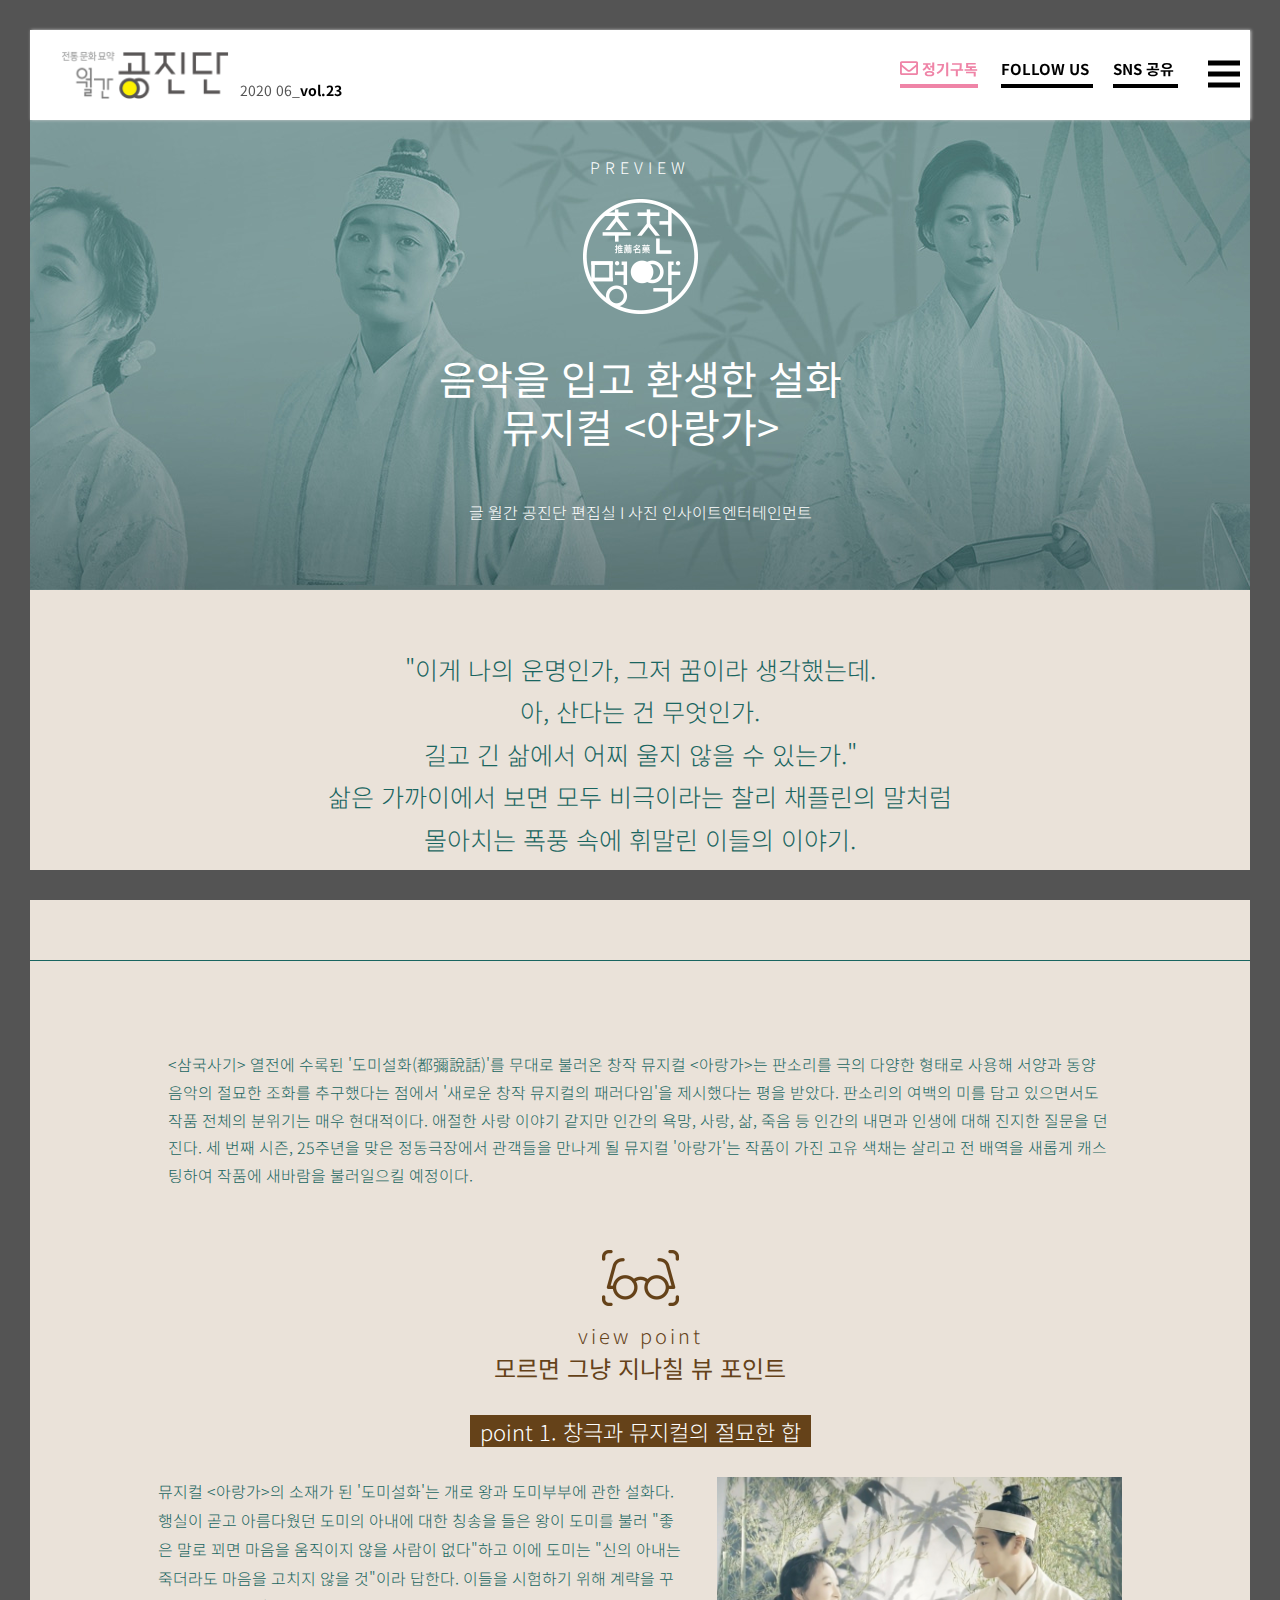
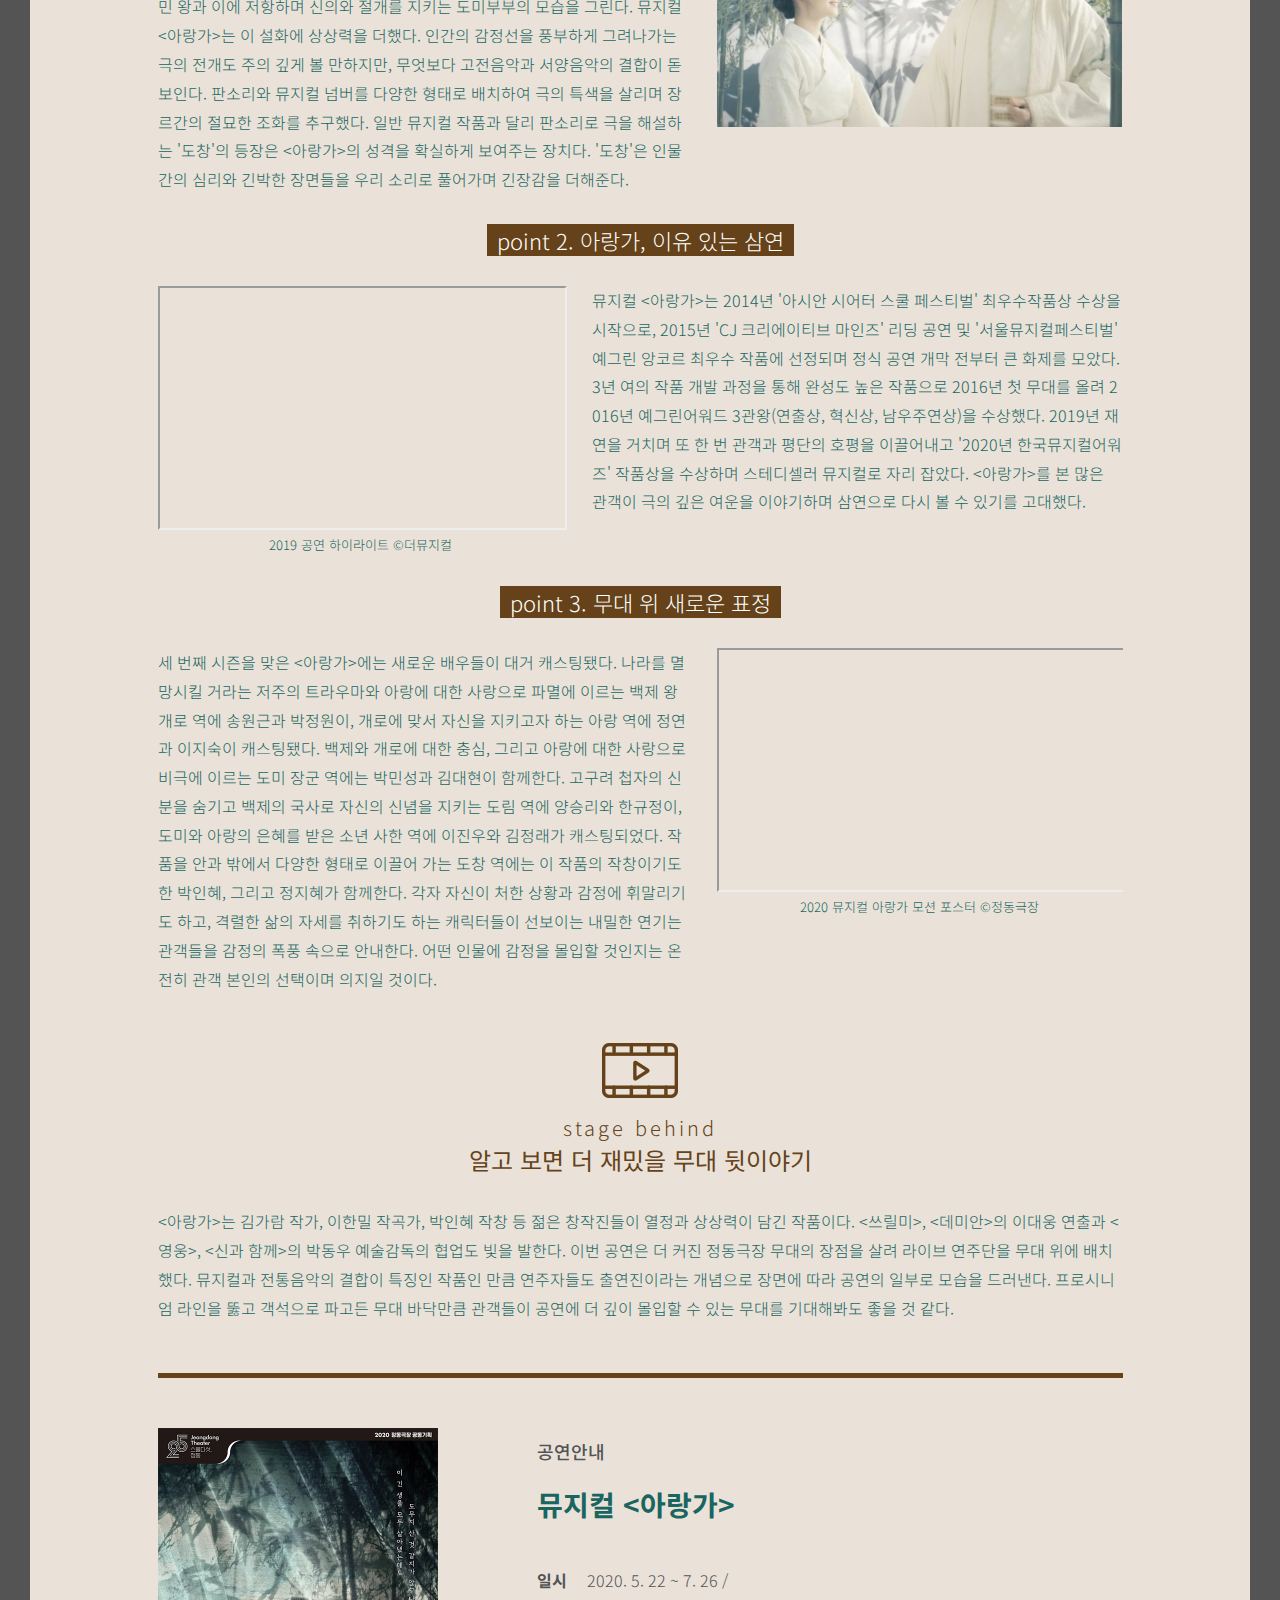
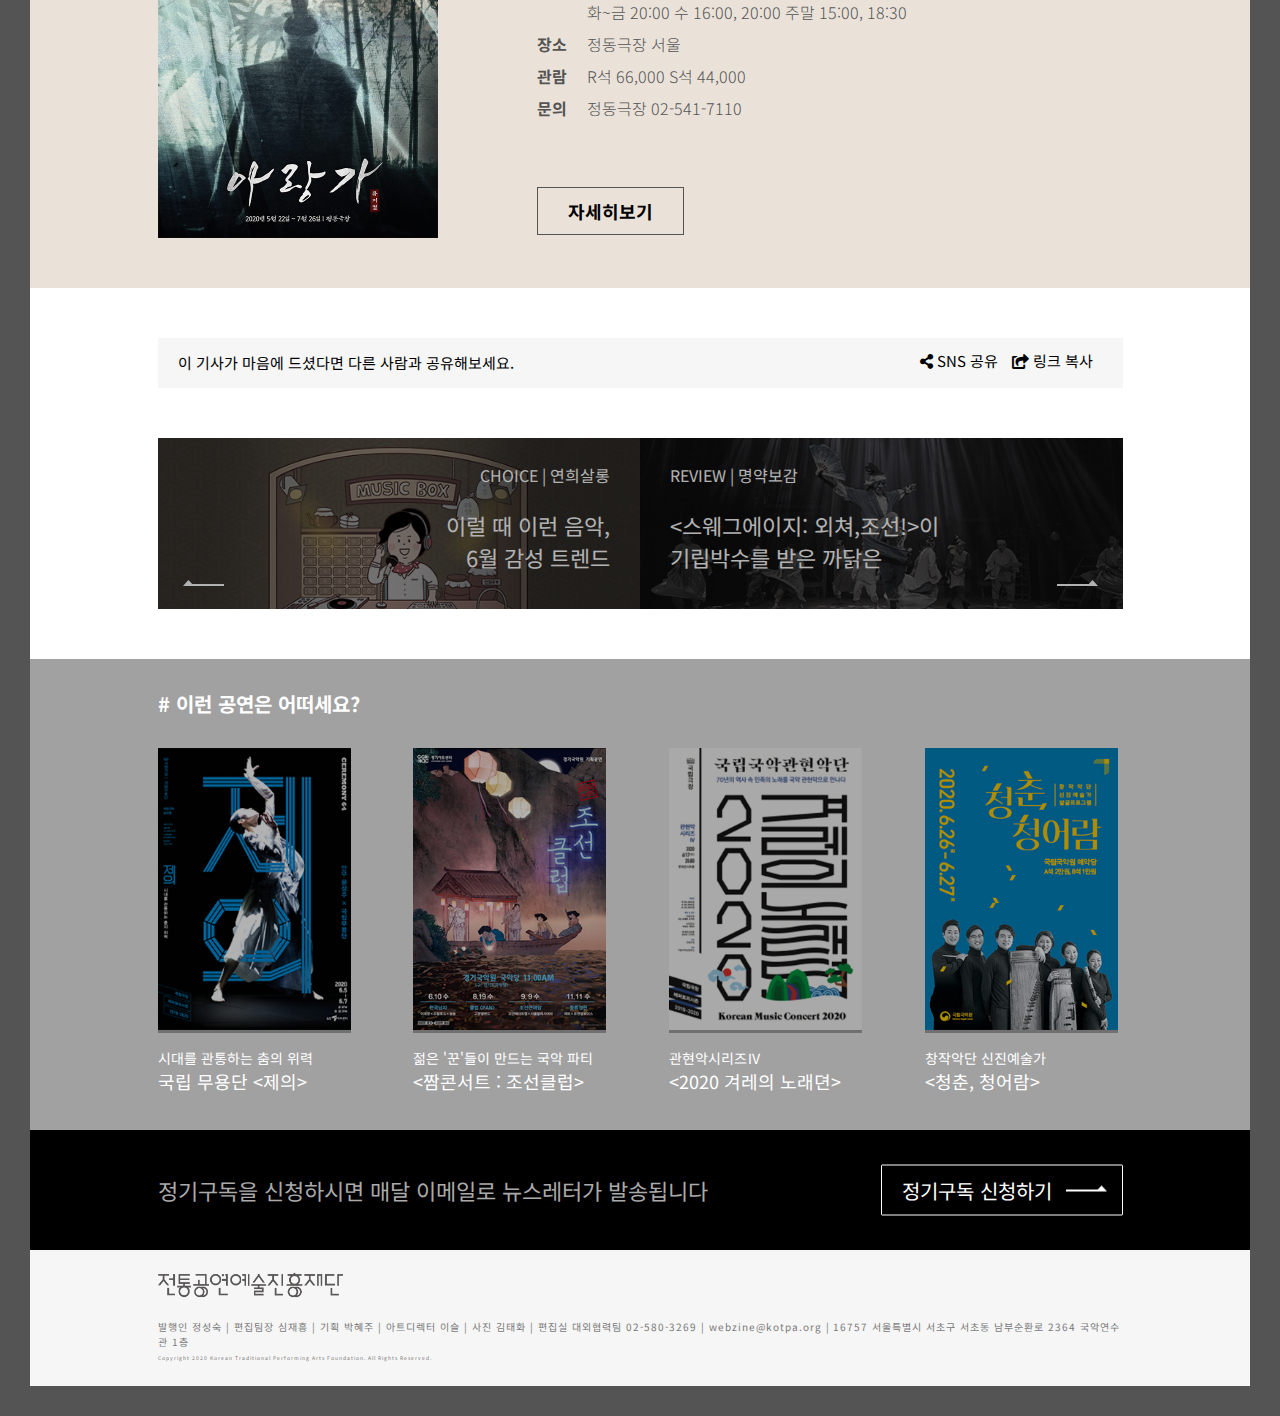
==== commit c700a42f: "bugfix: scroll 문제 해결" ====
--- a/preview.html
+++ b/preview.html
@@ -22,6 +22,7 @@
 
 <body>
   <div class="frame">
+    <div class="top-frame"></div>
     <div class="scroll">
       <section class="header-box">
         <h2 class="hidden">상단 메뉴</h2>
@@ -270,7 +271,7 @@
             </section>
 
             <section class="content-detail">
-              <h2 class="a11y-hidden">공연안내</h2>
+              <h2 class="hidden">공연안내</h2>
               <div class="left">
                 <img src="./src/img/preivew/img_show.jpg" alt="">
               </div>
@@ -395,7 +396,7 @@
         <div class="inner">
           <h2 class="logo">
             <a href="#"><img src="./src/img/footer/10th_logo.png" alt=""></a>
-            <span class="a11y-hidden">전통공연예술진흥재단</span>
+            <span class="hidden">전통공연예술진흥재단</span>
           </h2>
           <p>발행인 정성숙 | 편집팀장 심재흥 | 기획 박혜주 | 아트디렉터 이슬 | 사진 김태화 | 편집실 대외협력팀 02-580-3269 | webzine@kotpa.org |
           </p>
@@ -406,6 +407,7 @@
         </div>
       </footer>
     </div>
+    <div class="bottom-frame"></div>
   </div>
 </body>
 
--- a/src/css/preview.css
+++ b/src/css/preview.css
@@ -8,8 +8,6 @@
   width: 100%;
   position: relative;
   overflow-x: hidden;
-  height: 4000px;
-  overflow-y: scroll;
 }
 
 .mobile {
@@ -17,20 +15,28 @@
 }
 
 .frame {
+  position: relative;
+  box-sizing: border-box;
+  border: 30px solid #545454;
+}
+
+.top-frame {
   position: fixed;
   top: 0;
   left: 0;
   width: 100%;
-  height: 100vh;
-  max-height: 100vh;
-  box-sizing: border-box;
-  border: 30px solid #545454;
-  overflow: scroll;
-  -ms-overflow-style: none;
-}
-
-.frame::-webkit-scrollbar {
-  display: none;
+  height: 30px;
+  background: #545454;
+  z-index: 100;
+}
+
+.bottom-frame {
+  position: fixed;
+  bottom: 0;
+  left: 0;
+  width: 100%;
+  height: 30px;
+  background: #545454;
 }
 
 .scroll {
@@ -40,15 +46,6 @@
 .inner {
   width: 965px;
   margin: 0 auto;
-}
-
-.a11y-hidden {
-  text-indent: -9999px;
-  width: 1px;
-  height: 1px;
-  font-size: 0;
-  overflow: hidden;
-  white-space: nowrap;
 }
 
 /* header-area */
@@ -681,6 +678,11 @@
     border: 0;
   }
 
+  .top-frame,
+  .bottom-frame {
+    height: 0;
+  }
+
   .header-box {
     top: 0;
     width: 100%;
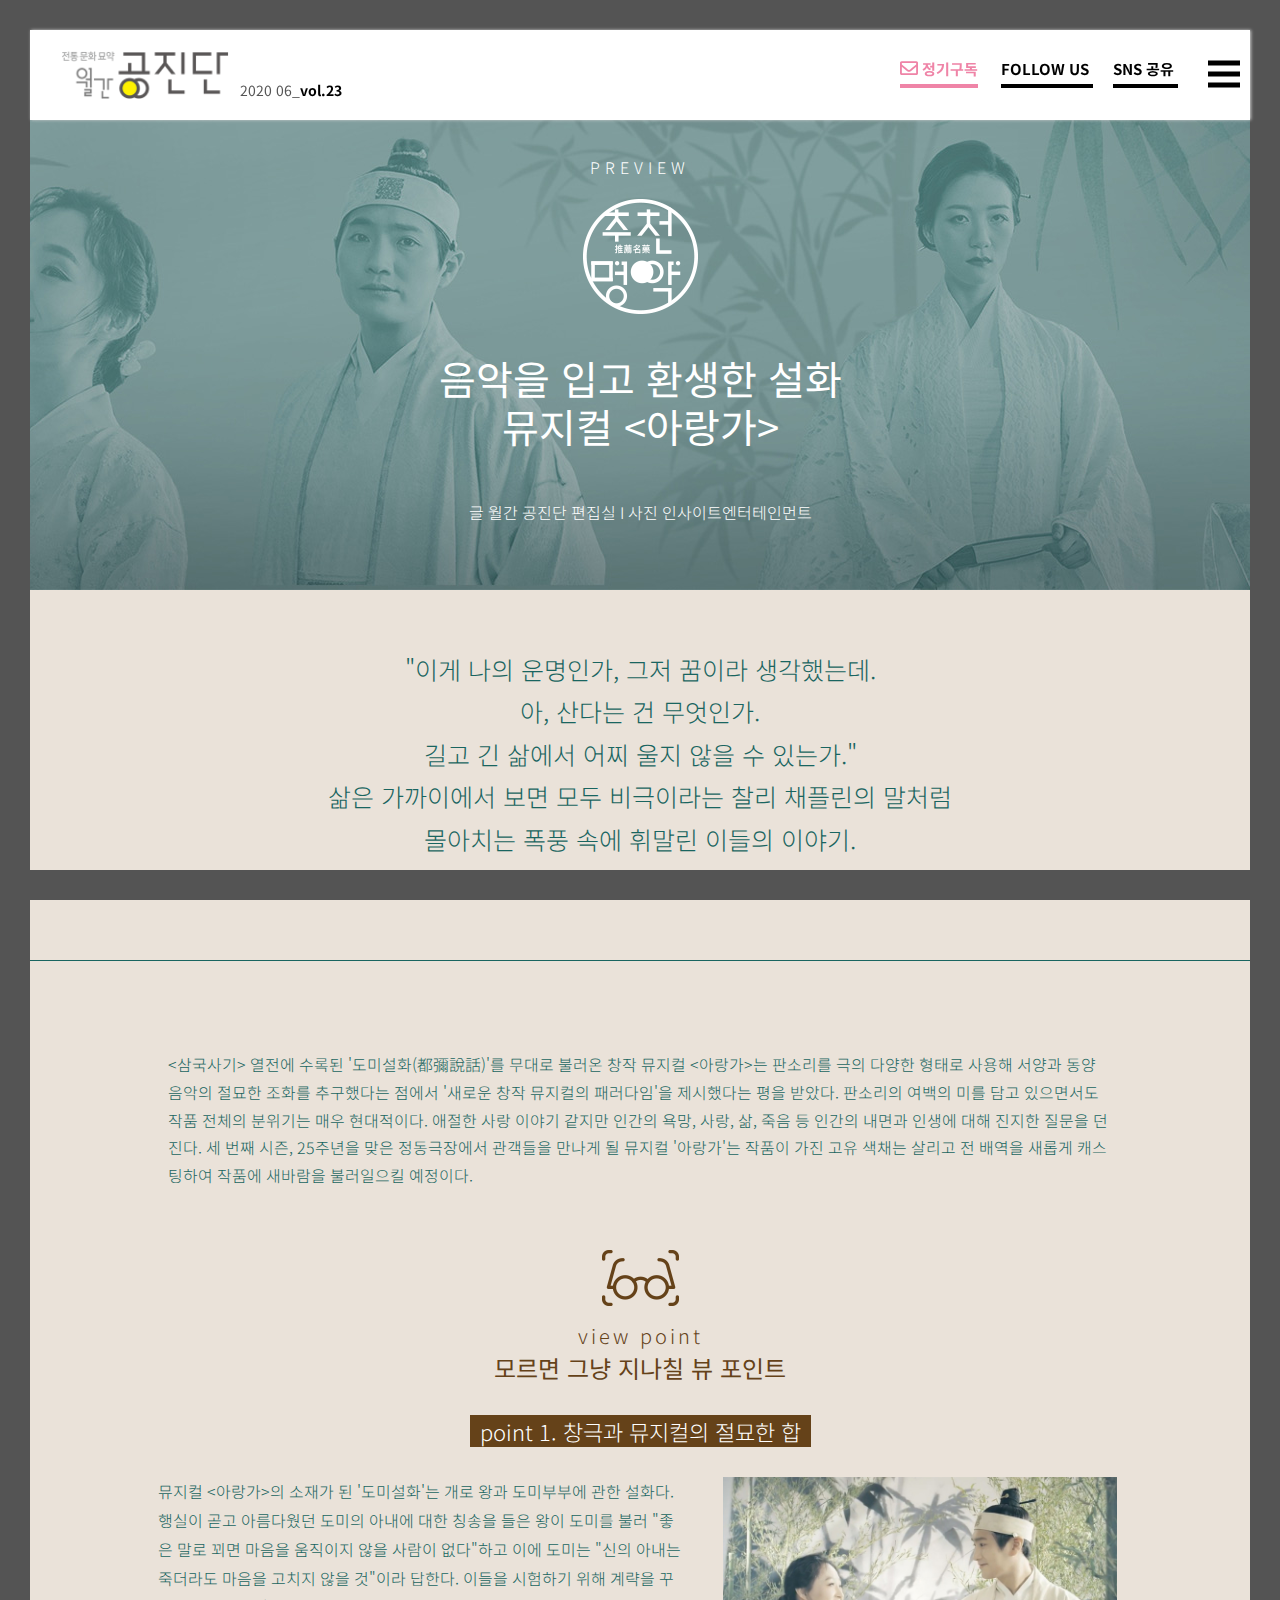
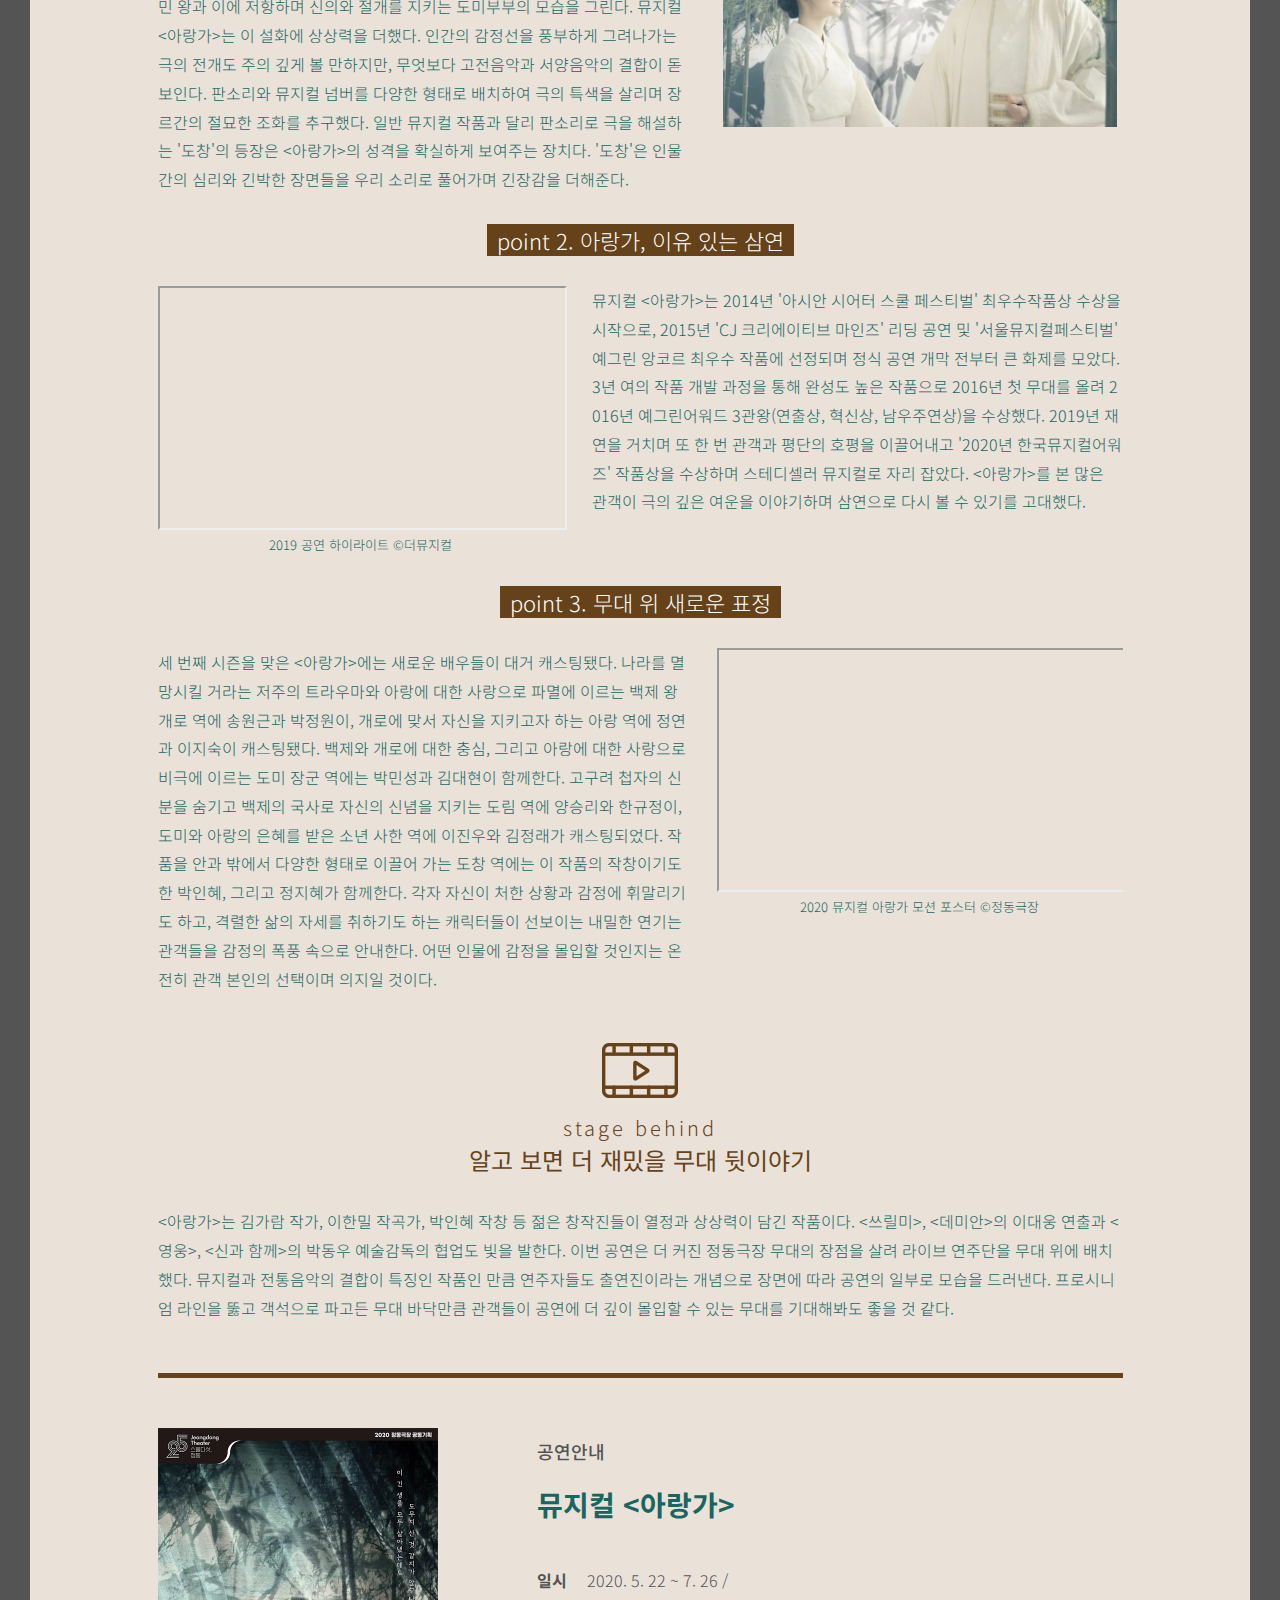
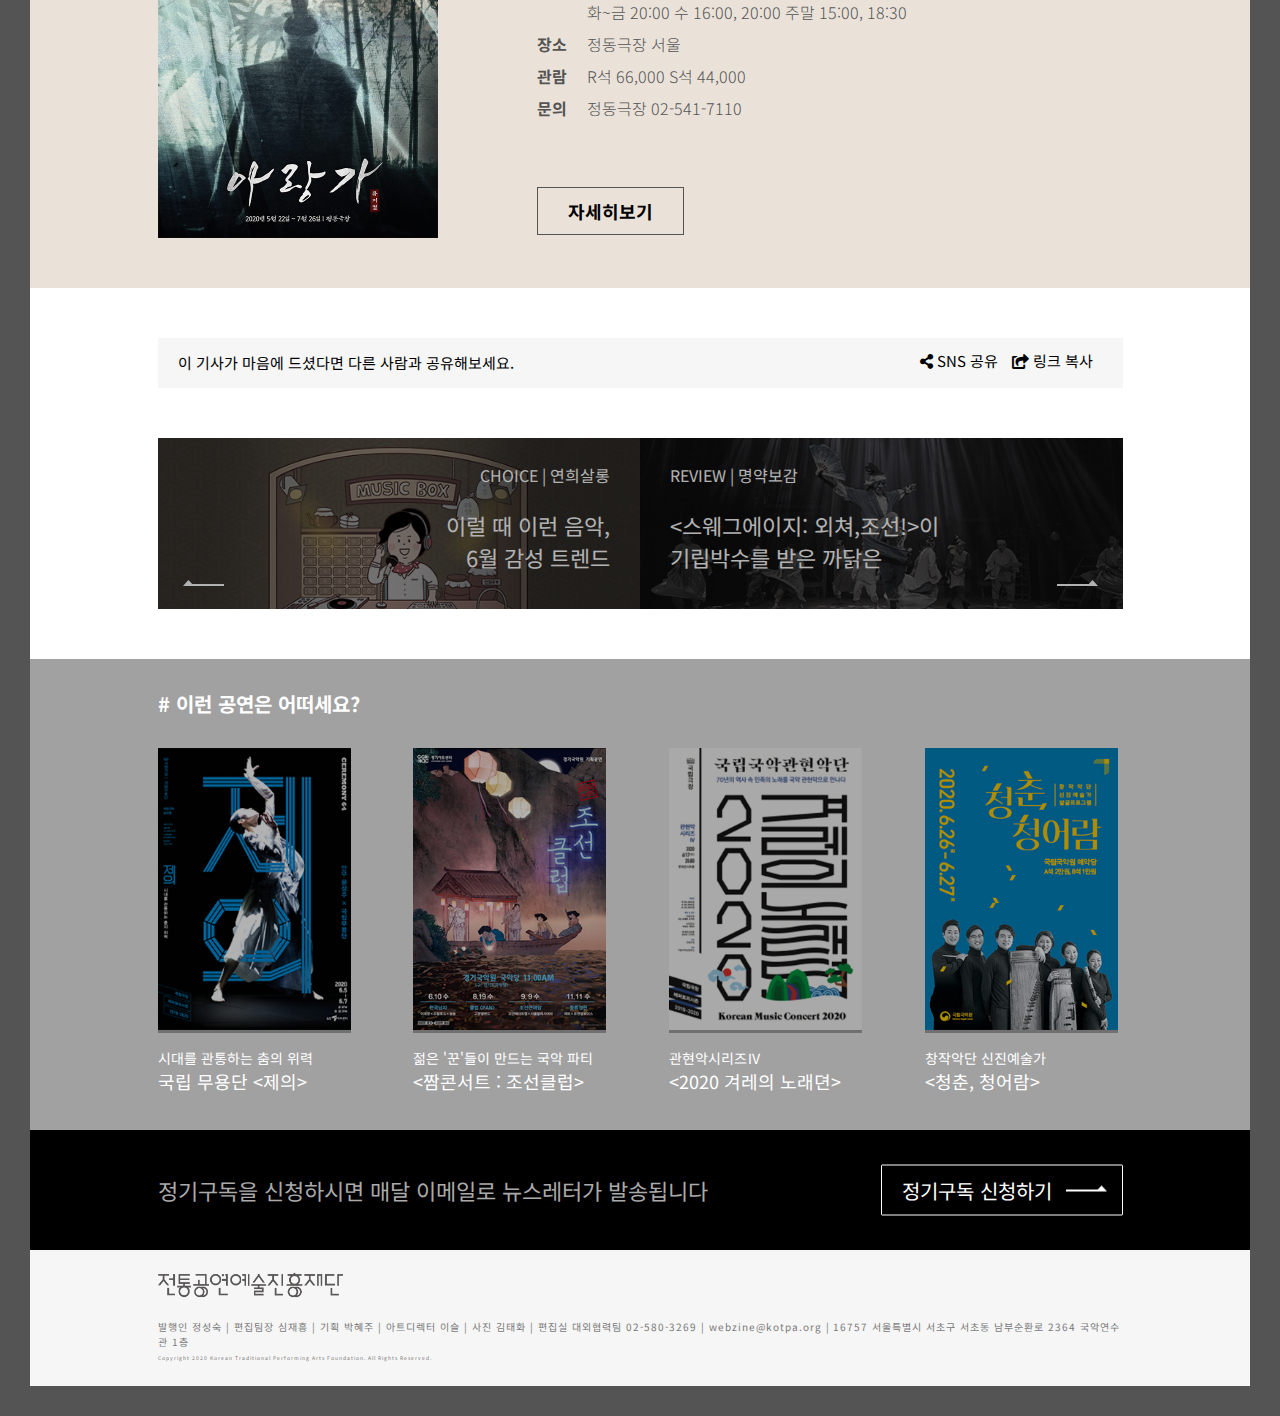
==== commit 7f9989b5: "feat: 접근성 및 SEO를 위한 meta tag 및 본문 바로가기 기능 추가" ====
--- a/preview.html
+++ b/preview.html
@@ -5,6 +5,9 @@
   <meta charset="UTF-8">
   <meta name="viewport" content="width=device-width, initial-scale=1.0">
   <meta http-equiv="X-UA-Compatible" content="IE=edge">
+  <meta name="author" content="rarlala, jungsuji">
+  <meta name="apple-moblie-web-app-title" content="월간 공작소">
+  <meta name="description" content="월간 공진단은 전통공연예술진흥재단이 발행하는 웹 매거진으로 전통문화에 대한 새로운 시선을 만들어 갑니다">
   <title>전통공연예술진흥재단[월간공작소]</title>
   <link rel="shortcut icon" href="./src/img/favicon.ico">
   <link rel="stylesheet" href="./src/css/reset.css">
@@ -22,6 +25,7 @@
 
 <body>
   <div class="frame">
+    <a href="#main" id="skip-nav">본문 바로가기</a>
     <div class="top-frame"></div>
     <div class="scroll">
       <section class="header-box">
@@ -138,7 +142,7 @@
         </section>
       </section>
 
-      <main>
+      <main id="main">
         <section class="title-area">
           <h2 class="hidden">제목</h2>
           <p class="point-title">PREVIEW</p>
--- a/src/css/header.css
+++ b/src/css/header.css
@@ -6,6 +6,25 @@
 
 body {
   font-family: 'Noto Sans KR', sans-serif;
+}
+
+#skip-nav {
+  position: fixed;
+  left: 0;
+  top: -41px;
+  width: 100%;
+  line-height: 40px;
+  text-align: center;
+  font-size: 16px;
+  background: rgba(0, 0, 0, 0.6);
+  color: #ffffff;
+  border-bottom: 1px solid #ffffff;
+  z-index: 10000;
+  transition: top 0.3s;
+}
+
+#skip-nav:focus {
+  top: 0;
 }
 
 header {
--- a/src/css/preview.css
+++ b/src/css/preview.css
@@ -46,6 +46,12 @@
 .inner {
   width: 965px;
   margin: 0 auto;
+}
+
+/* body scroll 막는 코드 */
+.not_scroll {
+  overflow: hidden;
+  height: 100%;
 }
 
 /* header-area */
@@ -245,6 +251,7 @@
   width: 300%;
   white-space: nowrap;
   overflow: visible;
+  font-size: 0;
 }
 
 .view-point .view-point-img ul li {
@@ -254,17 +261,17 @@
 
 .view-point .view-point-img ul li.image01 {
   width: 33.33%;
-  background: url('../img/preivew/img1.jpg') no-repeat center/cover;
+  background: url('../img/preivew/img1.jpg') no-repeat center/contain;
 }
 
 .view-point .view-point-img ul li.image02 {
   width: 33.33%;
-  background: url('../img/preivew/img2.jpg') no-repeat center/cover;
+  background: url('../img/preivew/img2.jpg') no-repeat center/contain;
 }
 
 .view-point .view-point-img ul li.image03 {
   width: 33.33%;
-  background: url('../img/preivew/img3.jpg') no-repeat center/cover;
+  background: url('../img/preivew/img3.jpg') no-repeat center/contain;
 }
 
 /* .stage-behind */
